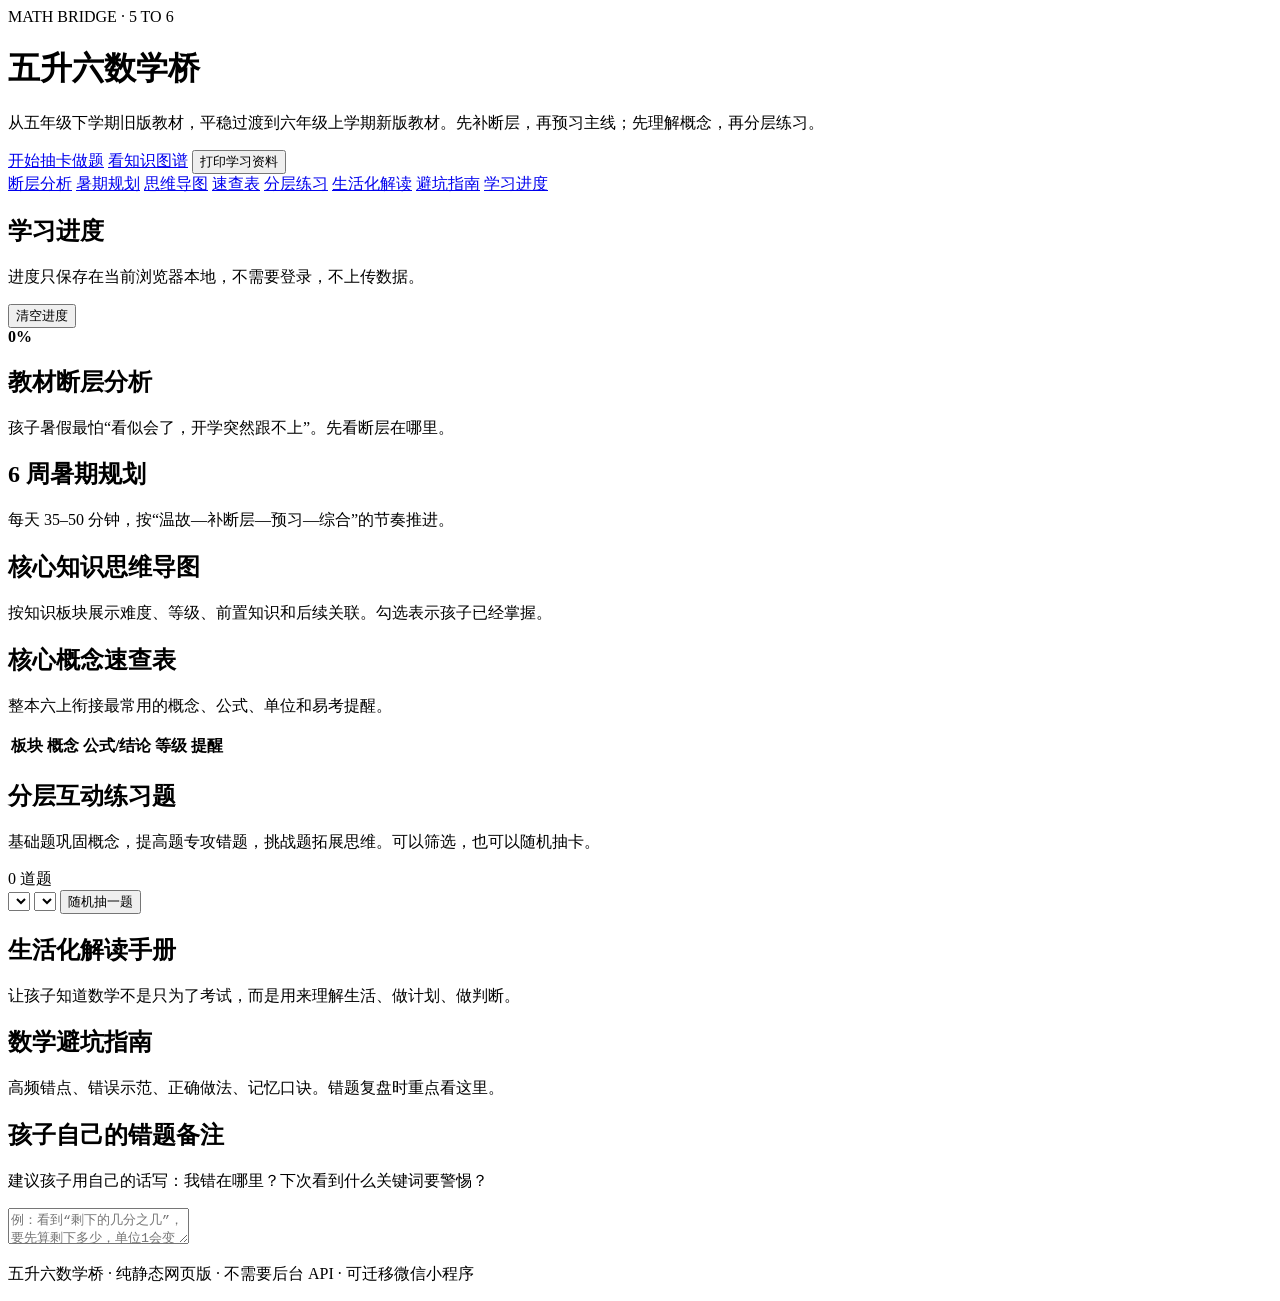
==== web/index.html @ 88a93c8d "feat: add static web app page" ====
<!doctype html>
<html lang="zh-CN">
<head>
  <meta charset="utf-8">
  <meta name="viewport" content="width=device-width, initial-scale=1">
  <title>五升六数学桥｜暑期衔接自学工具</title>
  <meta name="description" content="江苏小学数学五升六暑期衔接：知识图谱、公式速查、分层练习、生活化解读、避坑指南。">
  <link rel="stylesheet" href="css/style.css">
</head>
<body>
  <header class="app-header">
    <div class="header-inner">
      <div class="eyebrow">MATH BRIDGE · 5 TO 6</div>
      <h1>五升六数学桥</h1>
      <p class="subtitle">从五年级下学期旧版教材，平稳过渡到六年级上学期新版教材。先补断层，再预习主线；先理解概念，再分层练习。</p>
      <div class="header-actions">
        <a class="btn" href="#practice">开始抽卡做题</a>
        <a class="btn secondary" href="#map">看知识图谱</a>
        <button class="btn secondary" id="printBtn">打印学习资料</button>
      </div>
    </div>
  </header>

  <nav class="top-nav">
    <a href="#bridge">断层分析</a>
    <a href="#plan">暑期规划</a>
    <a href="#map">思维导图</a>
    <a href="#formulas">速查表</a>
    <a href="#practice">分层练习</a>
    <a href="#life">生活化解读</a>
    <a href="#pitfalls">避坑指南</a>
    <a href="#progress">学习进度</a>
  </nav>

  <main>
    <section class="section" id="progress">
      <div class="section-head">
        <div>
          <h2>学习进度</h2>
          <p class="section-desc">进度只保存在当前浏览器本地，不需要登录，不上传数据。</p>
        </div>
        <button class="btn warning" id="resetBtn">清空进度</button>
      </div>
      <div class="card progress-wrap">
        <div class="progress-bar"><span id="progressBar"></span></div>
        <strong id="progressText">0%</strong>
      </div>
      <div class="grid auto" id="dashboard"></div>
    </section>

    <section class="section" id="bridge">
      <h2>教材断层分析</h2>
      <p class="section-desc">孩子暑假最怕“看似会了，开学突然跟不上”。先看断层在哪里。</p>
      <div class="grid three" id="bridgeCards"></div>
    </section>

    <section class="section" id="plan">
      <h2>6 周暑期规划</h2>
      <p class="section-desc">每天 35–50 分钟，按“温故—补断层—预习—综合”的节奏推进。</p>
      <div class="timeline" id="weeklyPlan"></div>
    </section>

    <section class="section" id="map">
      <h2>核心知识思维导图</h2>
      <p class="section-desc">按知识板块展示难度、等级、前置知识和后续关联。勾选表示孩子已经掌握。</p>
      <div class="map-grid" id="knowledgeMap"></div>
    </section>

    <section class="section" id="formulas">
      <h2>核心概念速查表</h2>
      <p class="section-desc">整本六上衔接最常用的概念、公式、单位和易考提醒。</p>
      <div class="table-wrap">
        <table>
          <thead><tr><th>板块</th><th>概念</th><th>公式/结论</th><th>等级</th><th>提醒</th></tr></thead>
          <tbody id="formulaBody"></tbody>
        </table>
      </div>
    </section>

    <section class="section" id="practice">
      <div class="section-head">
        <div>
          <h2>分层互动练习题</h2>
          <p class="section-desc">基础题巩固概念，提高题专攻错题，挑战题拓展思维。可以筛选，也可以随机抽卡。</p>
        </div>
        <span class="badge" id="exerciseCount">0 道题</span>
      </div>
      <div class="filters">
        <select id="moduleFilter" aria-label="选择知识板块"></select>
        <select id="difficultyFilter" aria-label="选择难度"></select>
        <button class="btn" id="randomBtn">随机抽一题</button>
      </div>
      <div class="grid two" id="exerciseList"></div>
    </section>

    <section class="section" id="life">
      <h2>生活化解读手册</h2>
      <p class="section-desc">让孩子知道数学不是只为了考试，而是用来理解生活、做计划、做判断。</p>
      <div class="grid two" id="lifeCases"></div>
    </section>

    <section class="section" id="pitfalls">
      <h2>数学避坑指南</h2>
      <p class="section-desc">高频错点、错误示范、正确做法、记忆口诀。错题复盘时重点看这里。</p>
      <div class="grid two" id="pitfalls"></div>
    </section>

    <section class="section" id="notes-section">
      <h2>孩子自己的错题备注</h2>
      <p class="section-desc">建议孩子用自己的话写：我错在哪里？下次看到什么关键词要警惕？</p>
      <textarea class="notes-area" id="notes" placeholder="例：看到“剩下的几分之几”，要先算剩下多少，单位1会变化……"></textarea>
    </section>
  </main>

  <footer class="footer"><p>五升六数学桥 · 纯静态网页版 · 不需要后台 API · 可迁移微信小程序</p></footer>

  <script src="js/data.js"></script>
  <script src="js/storage.js"></script>
  <script src="js/app.js"></script>
</body>
</html>
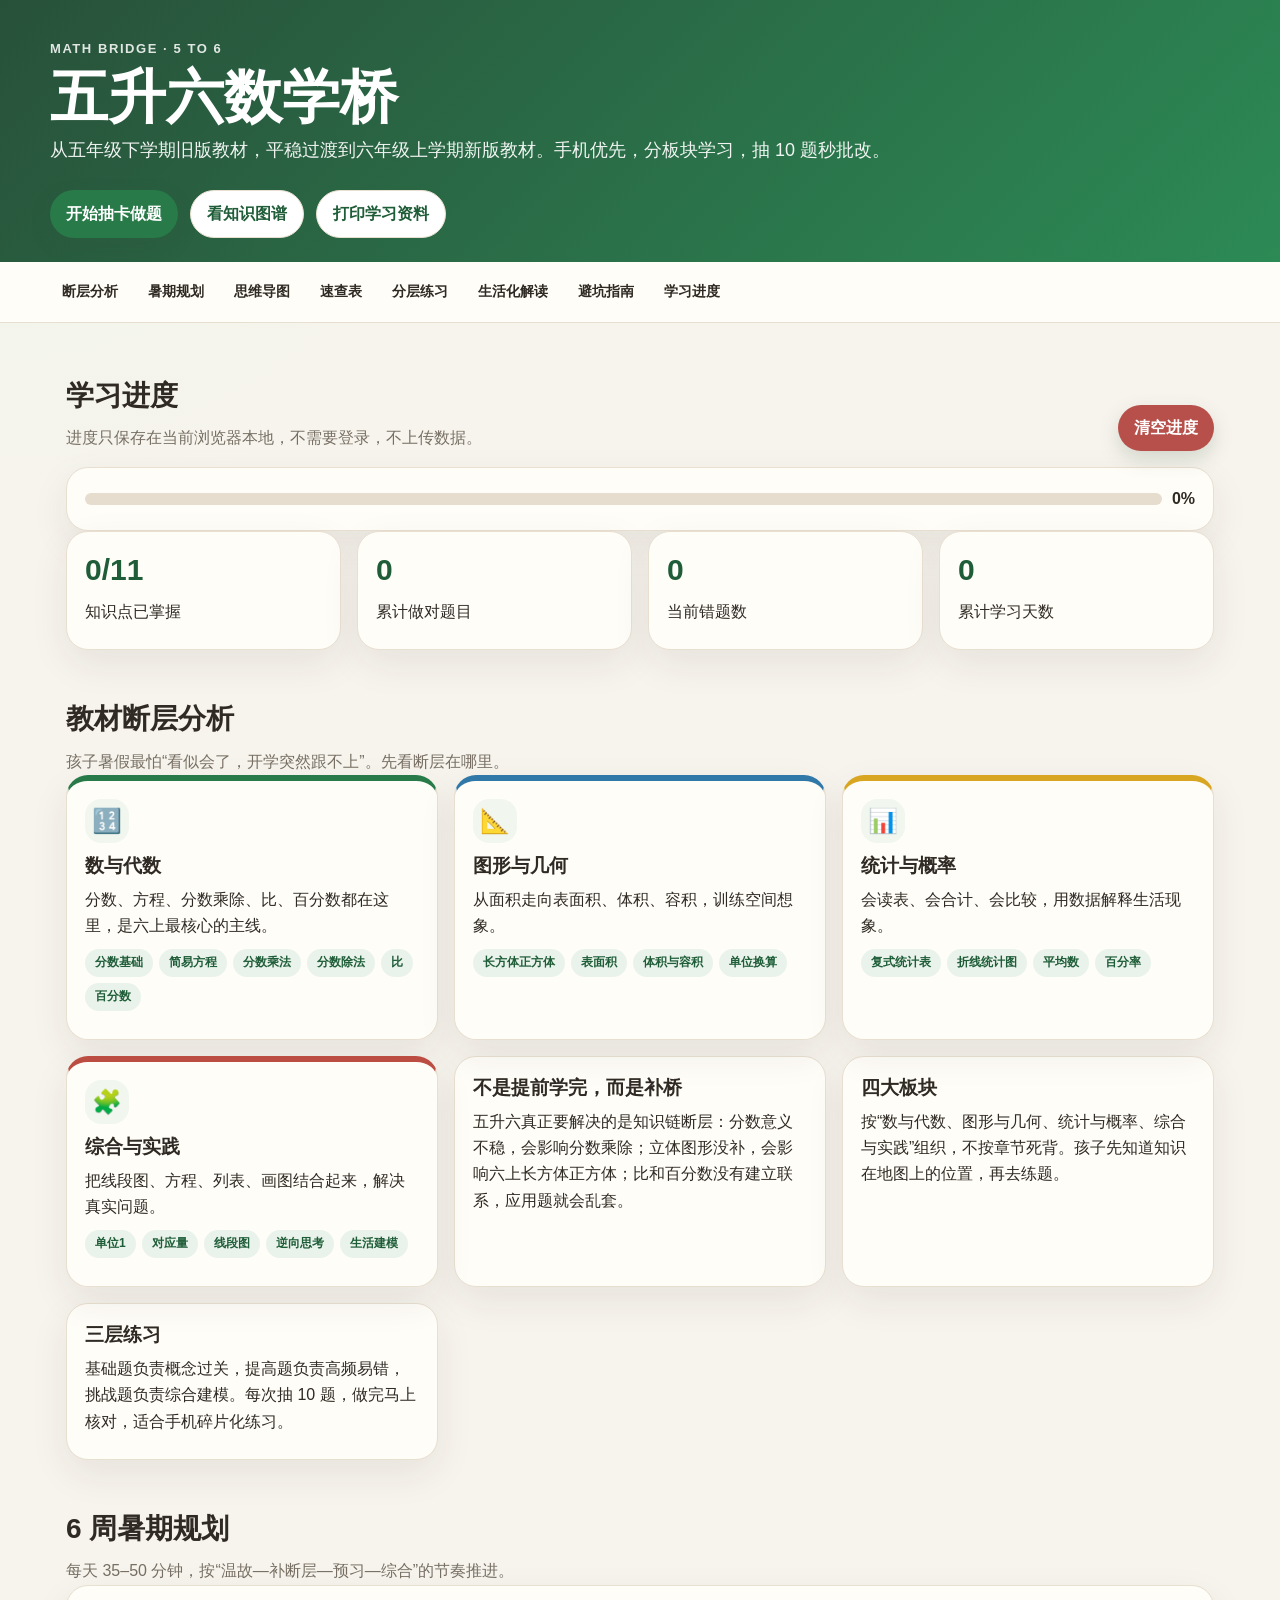
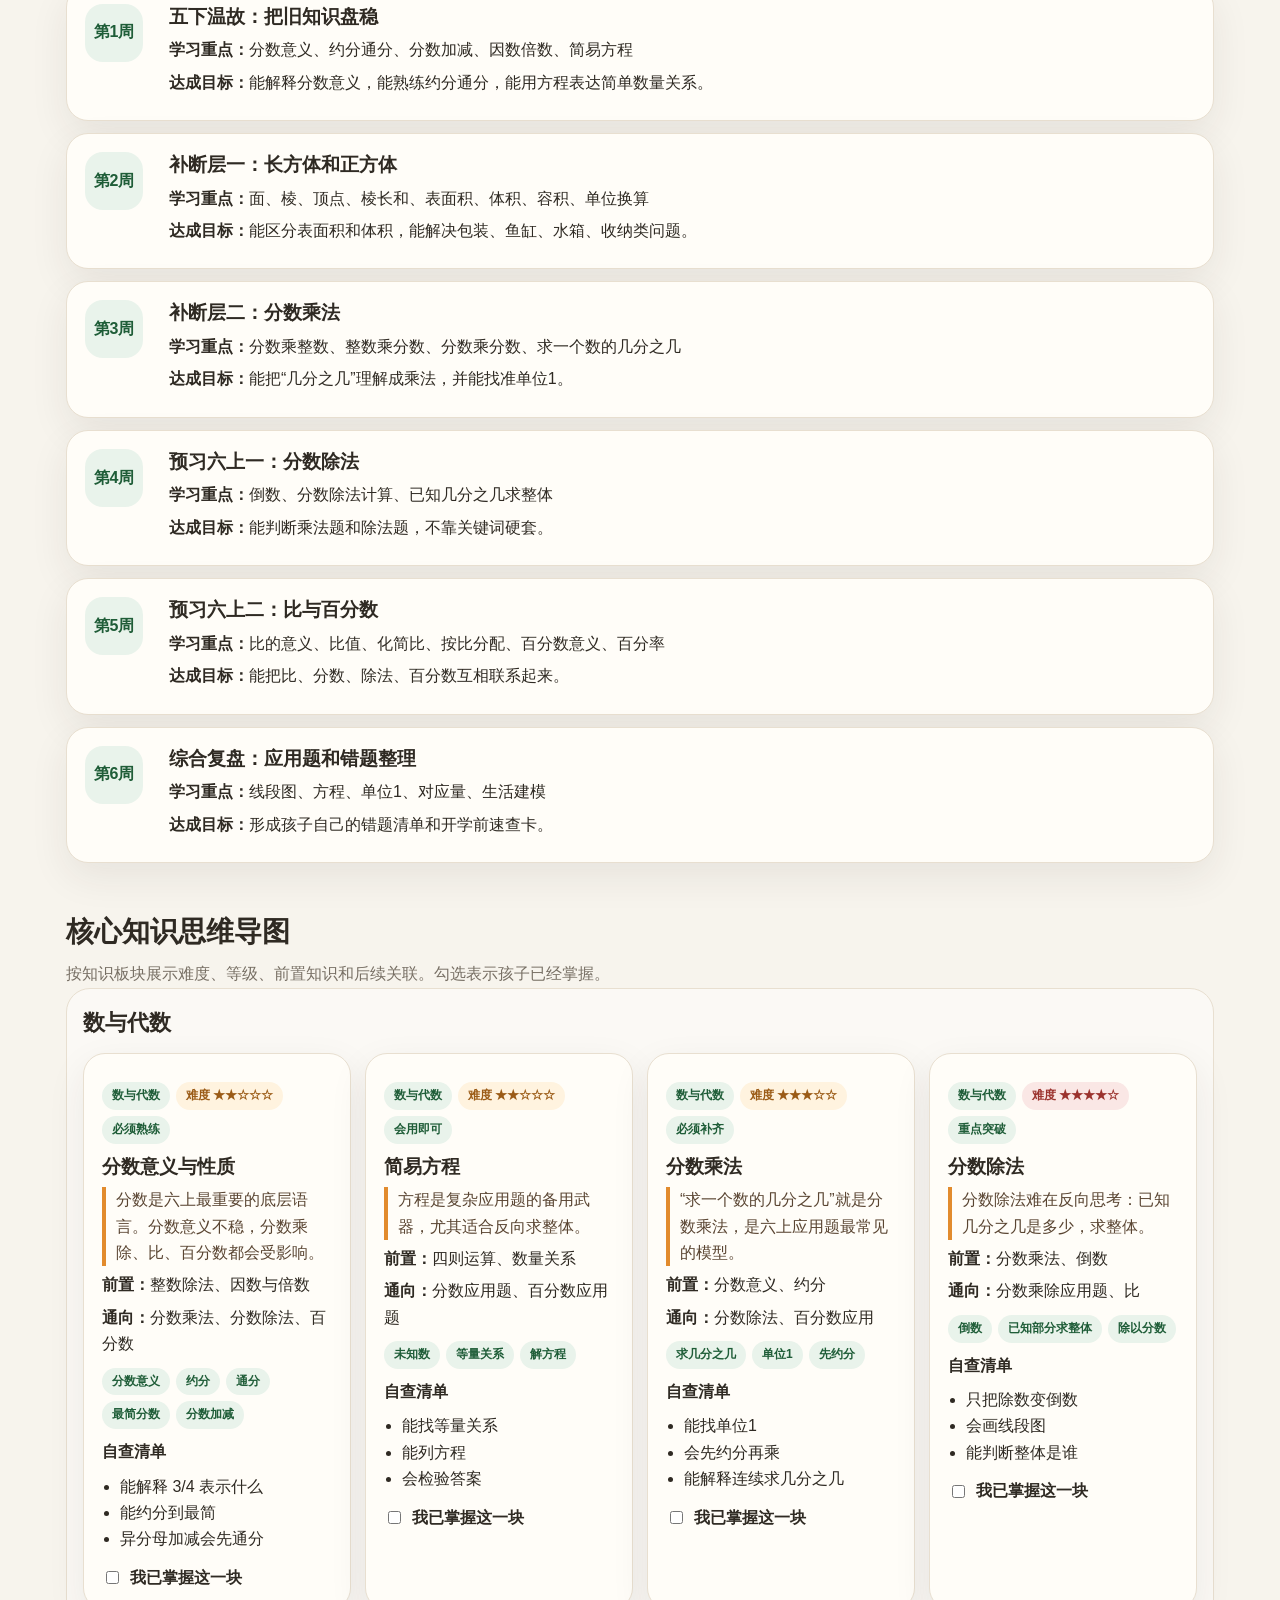
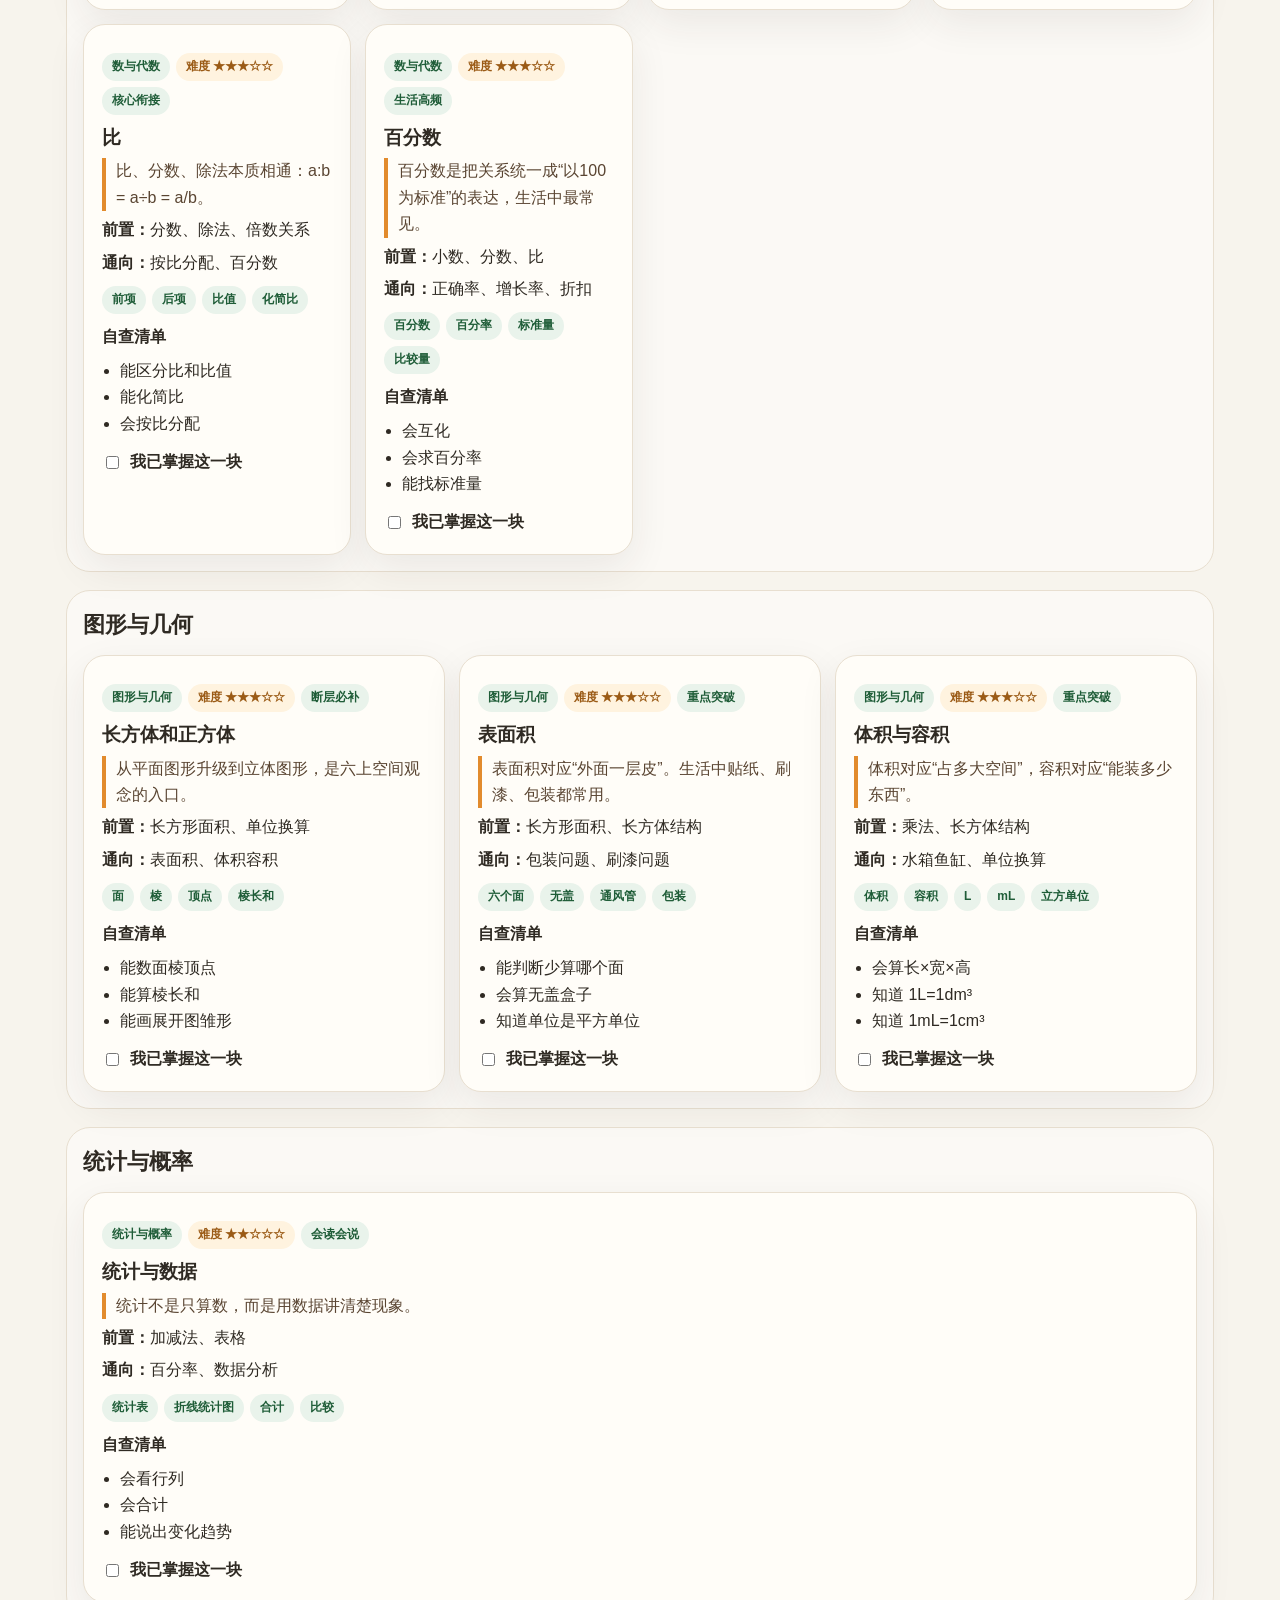
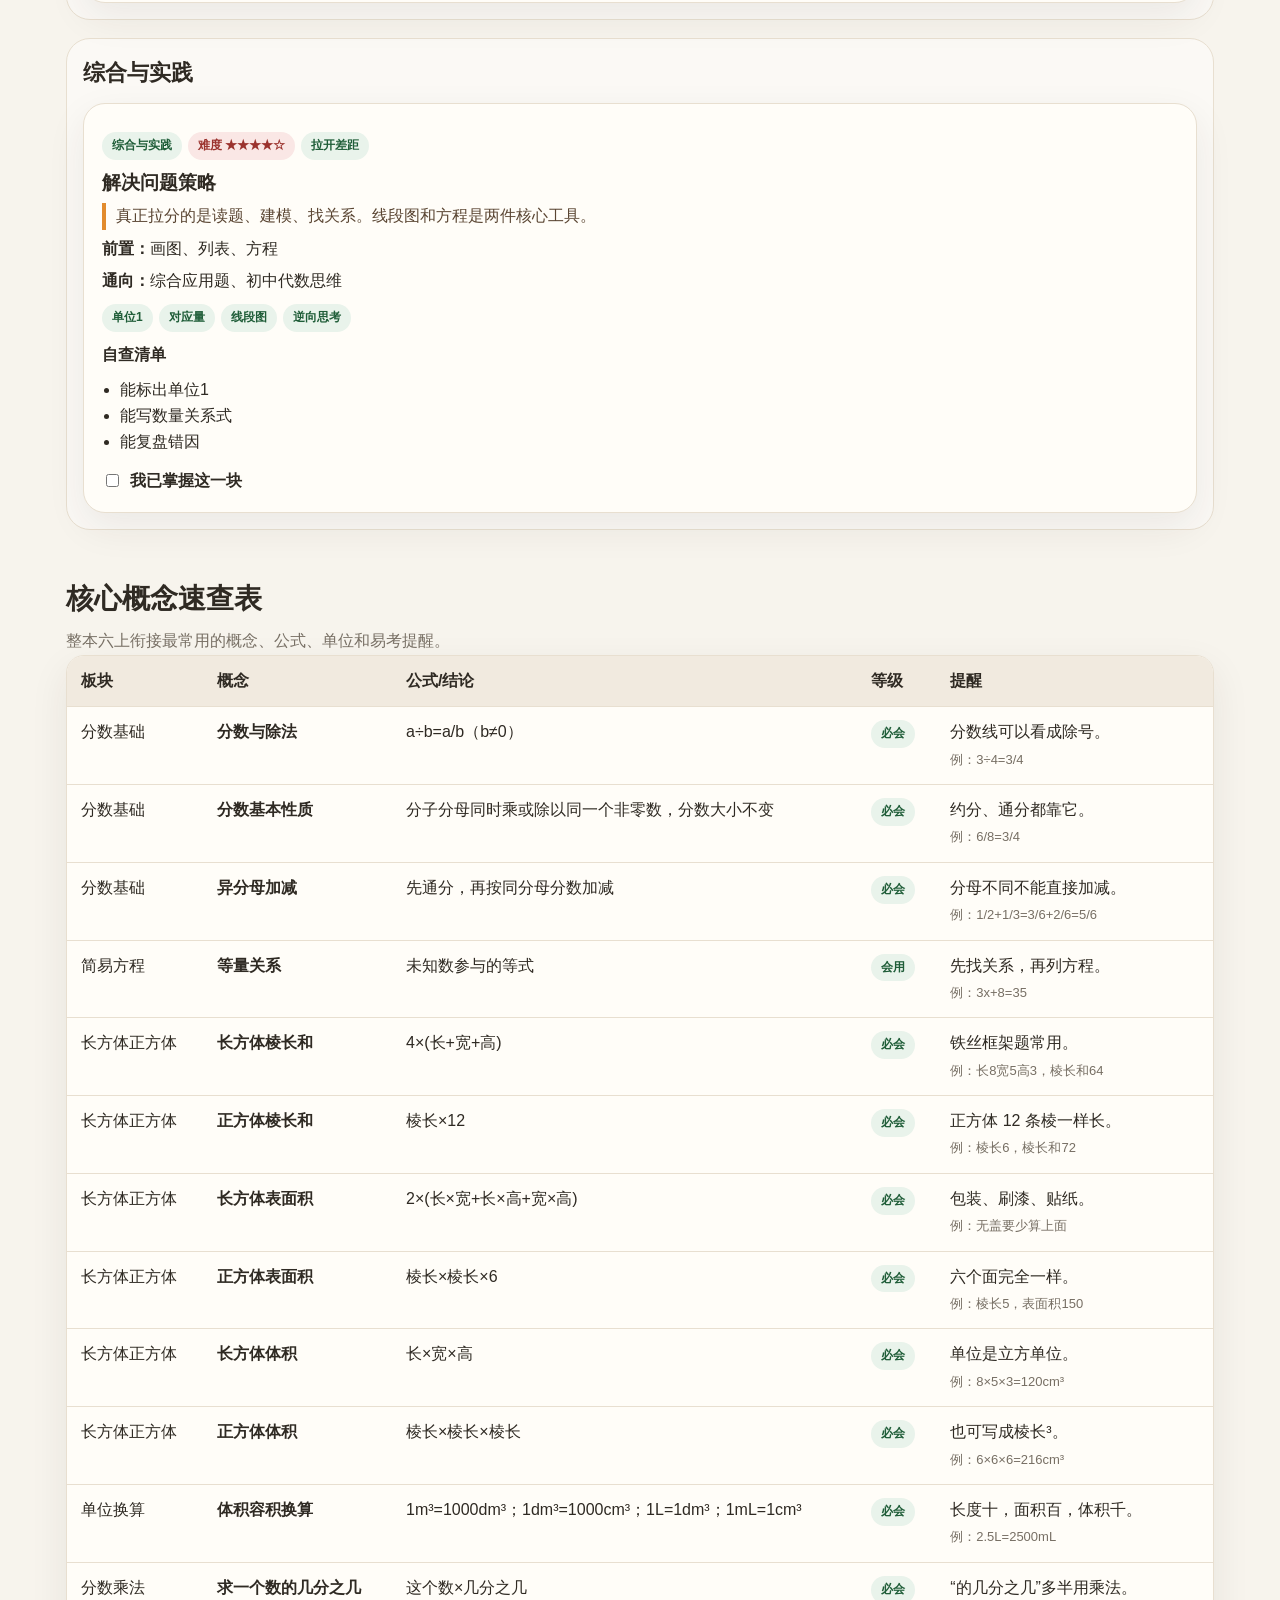
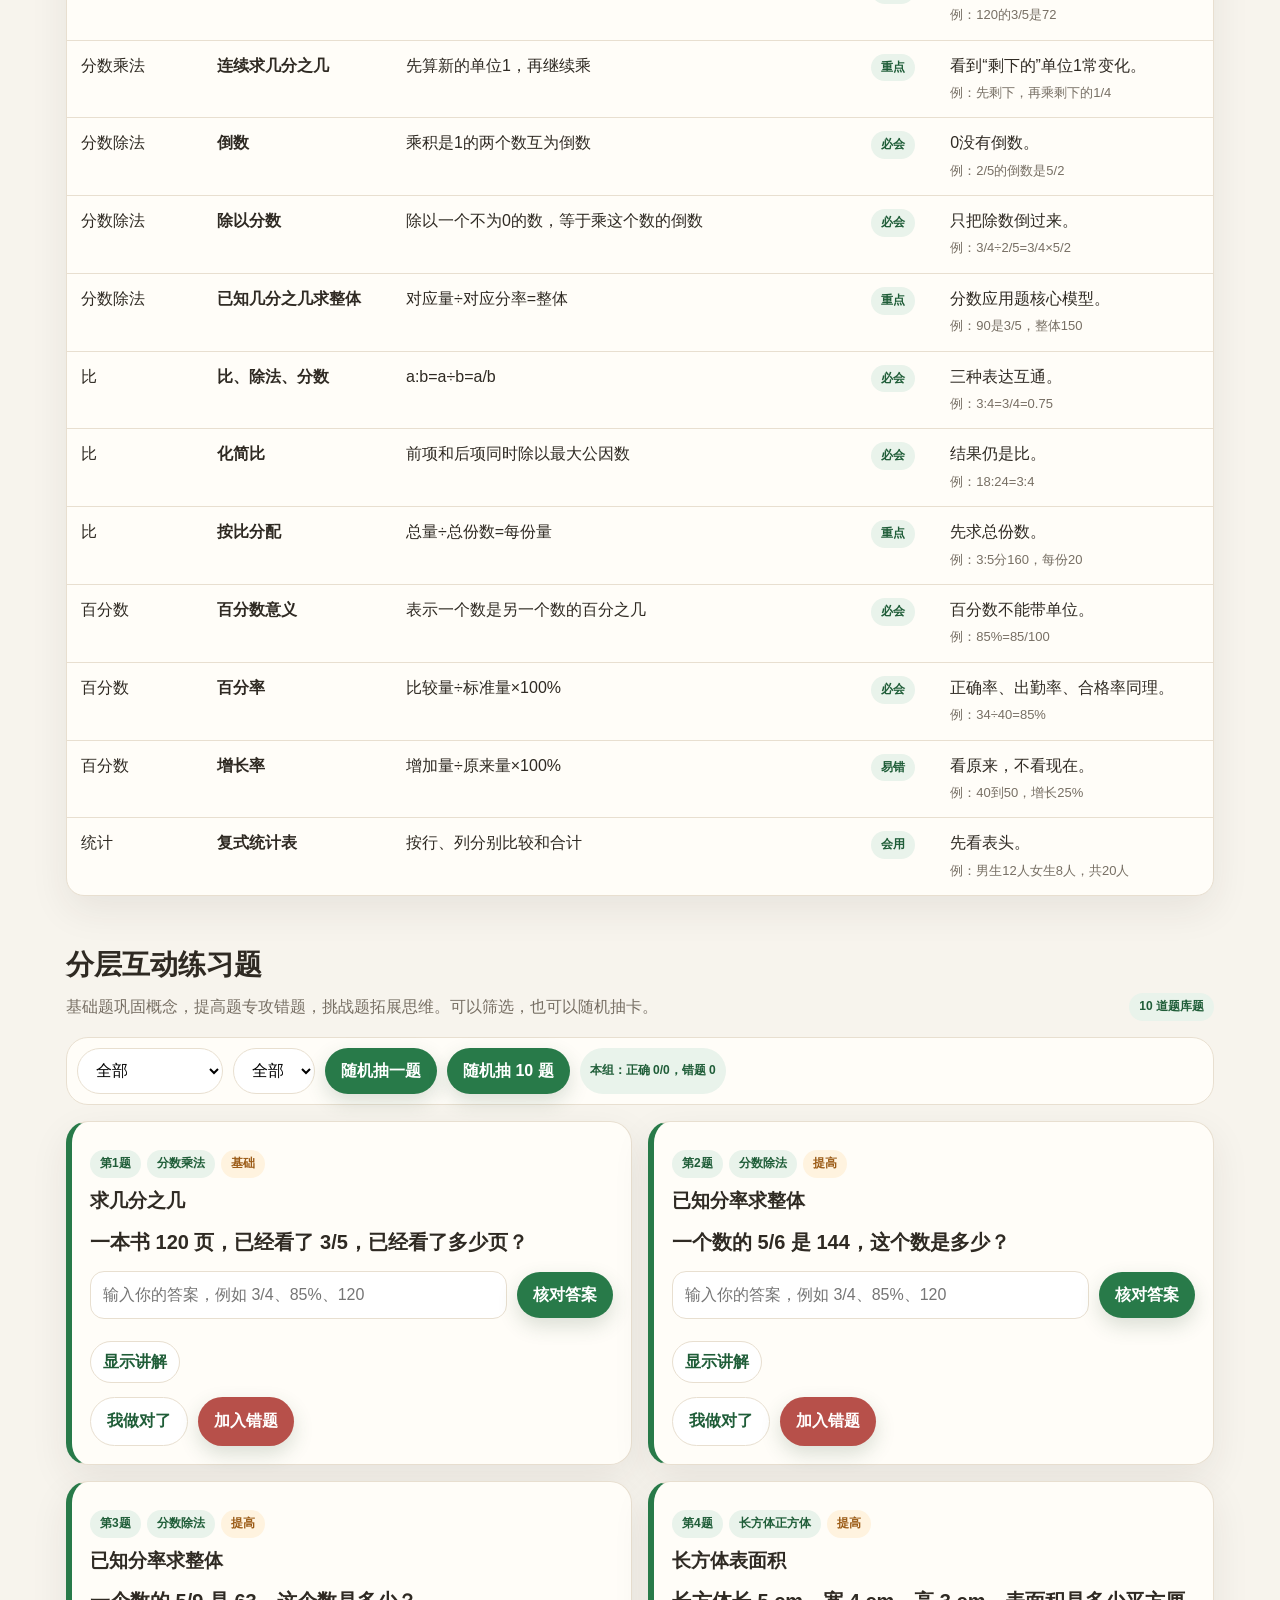
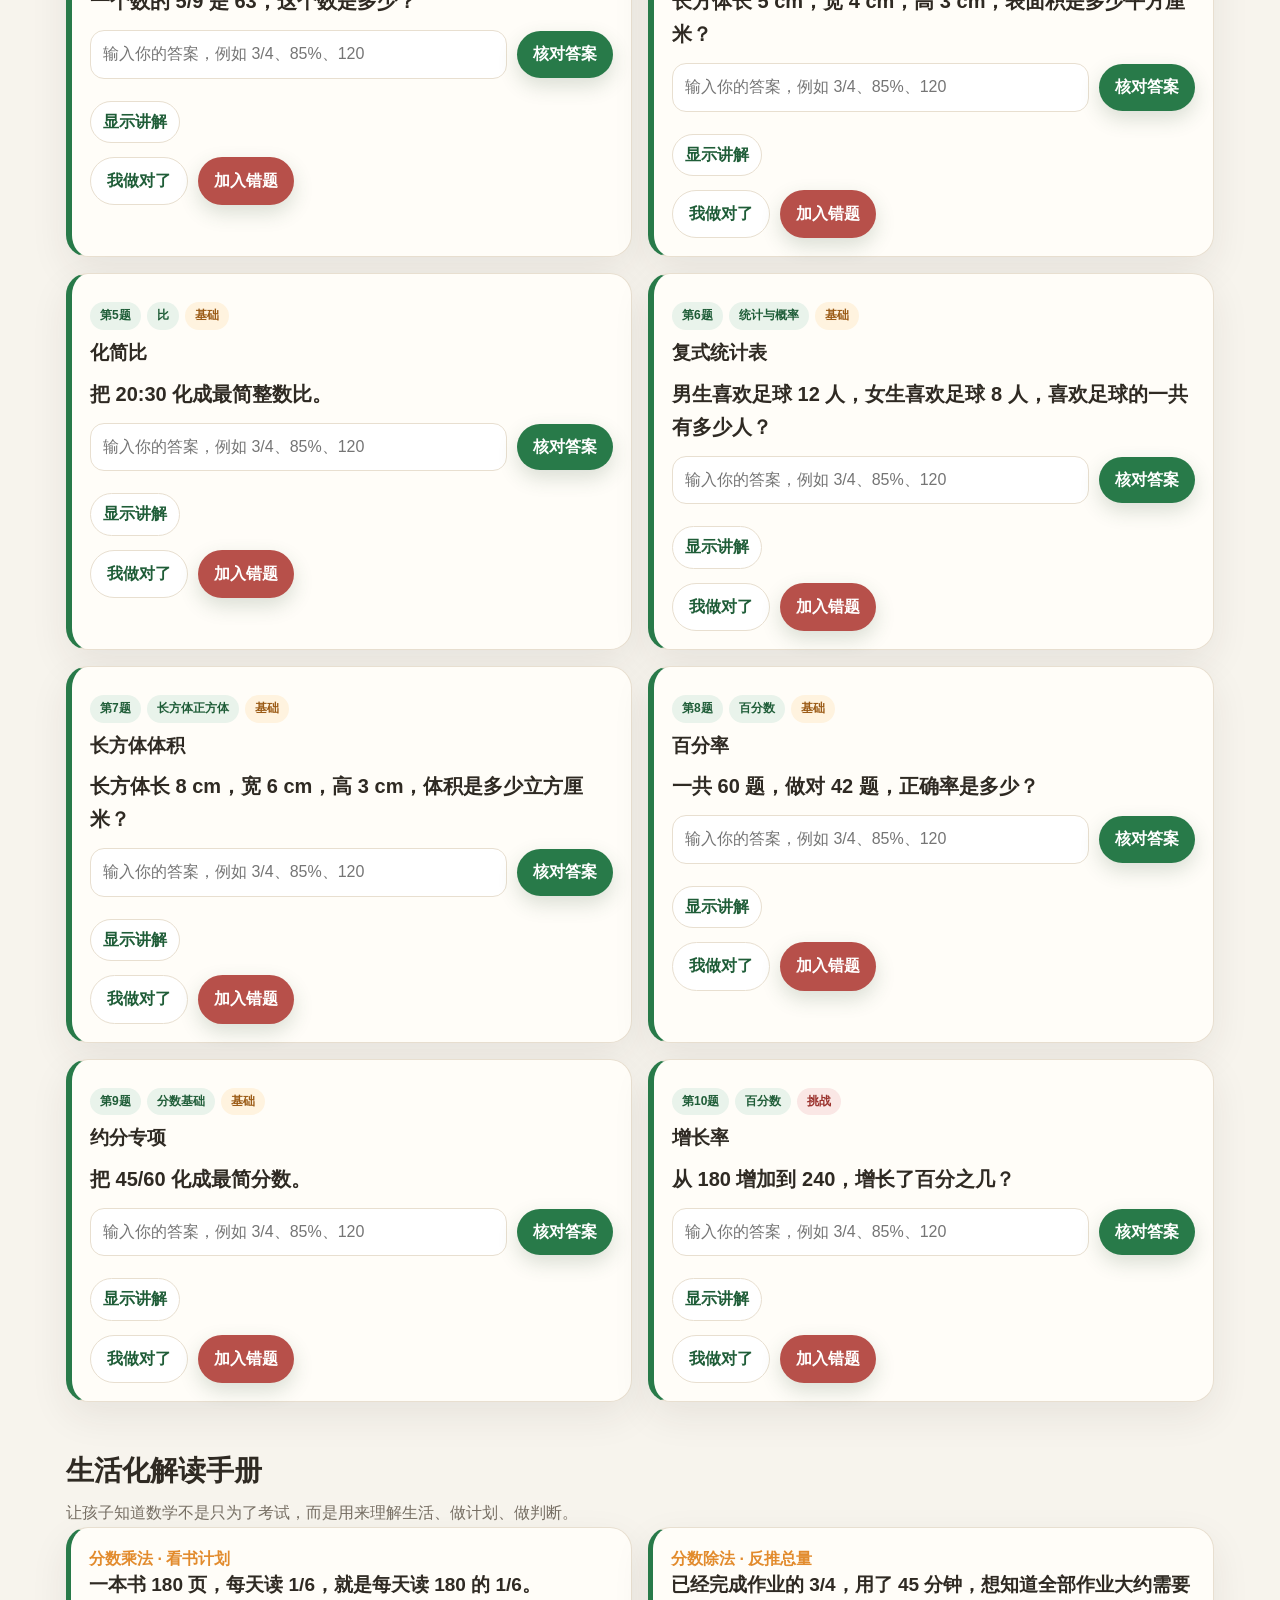
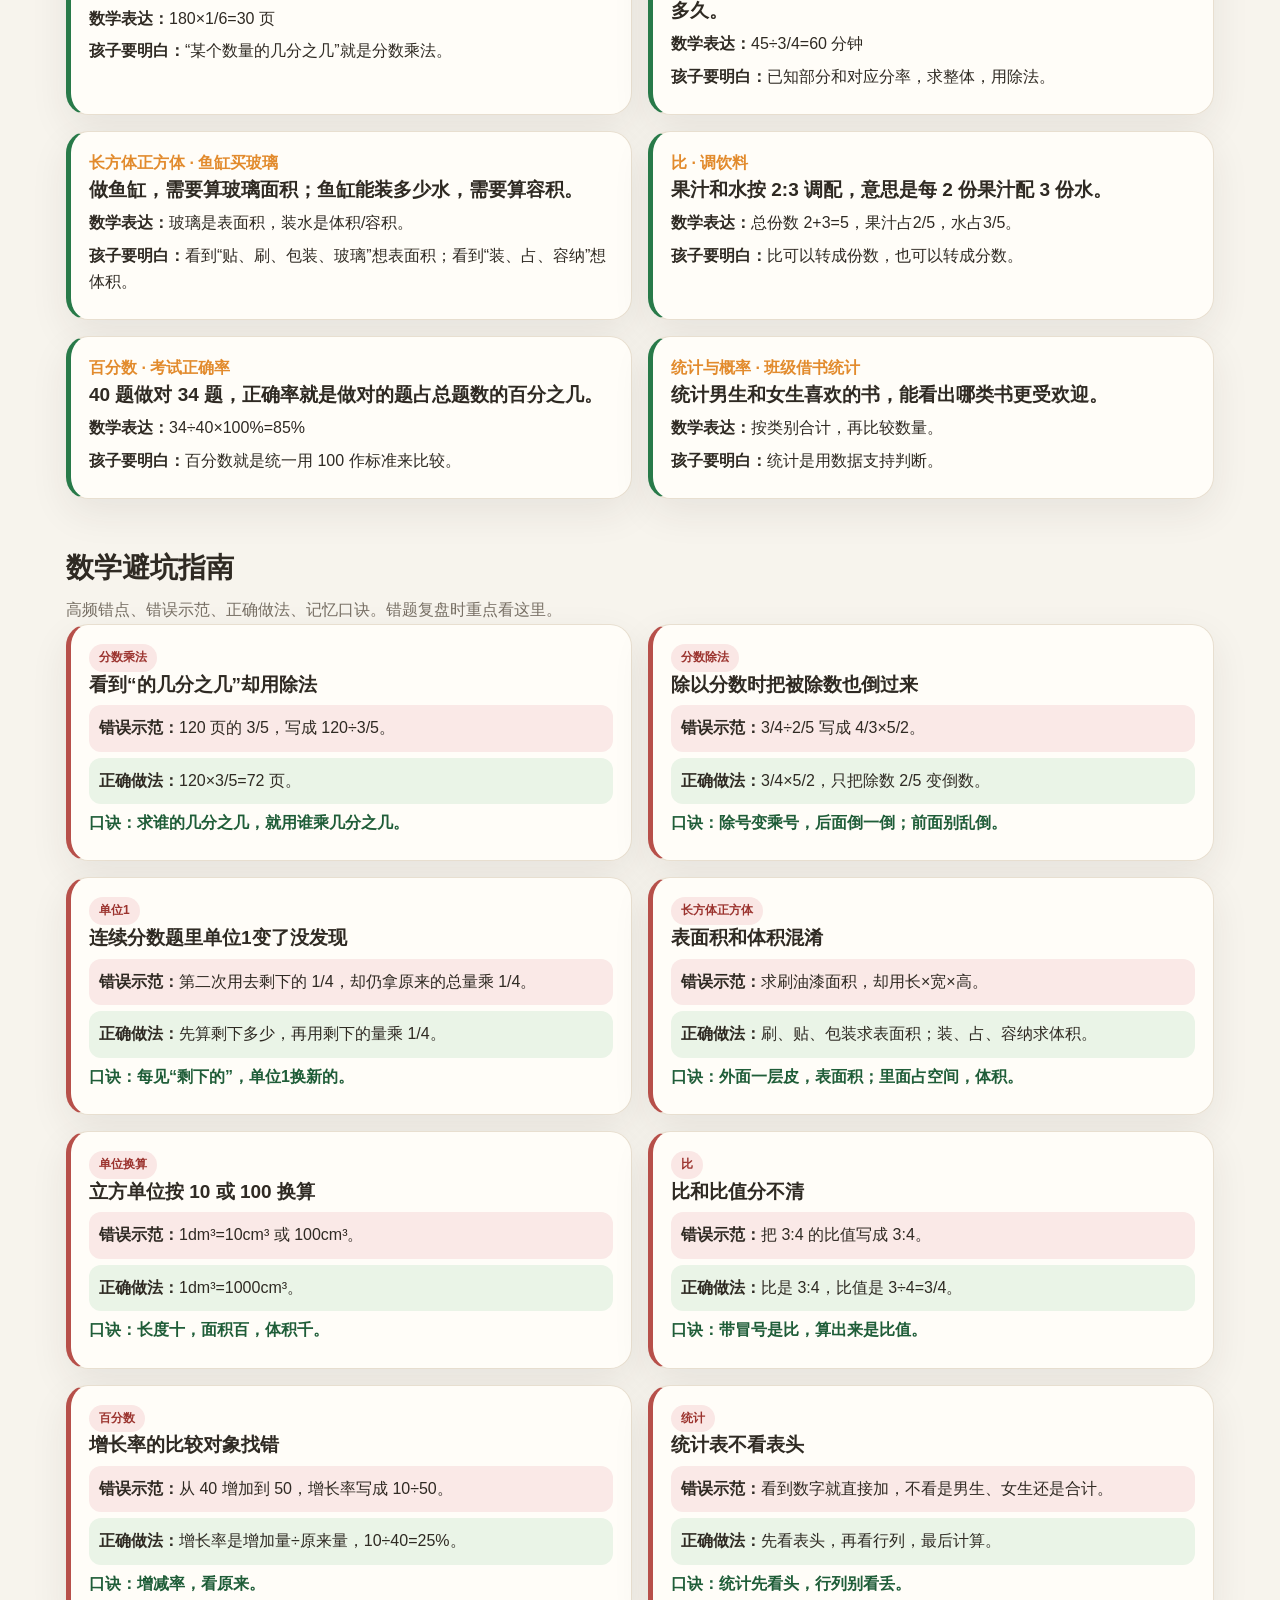
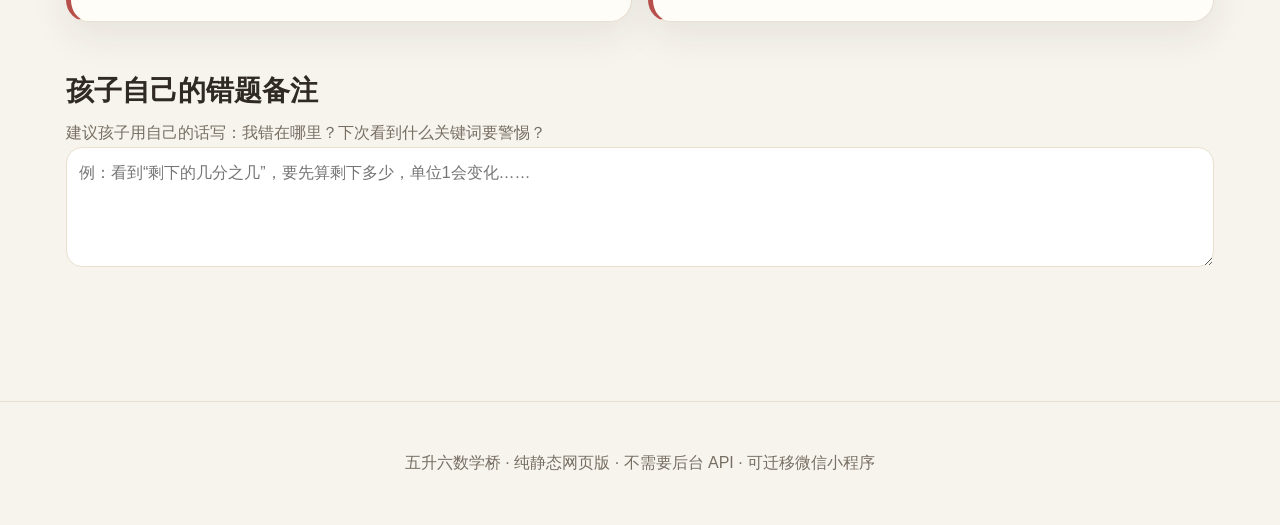
==== commit 49e62cd4: "chore: bump web asset version" ====
--- a/web/index.html
+++ b/web/index.html
@@ -5,14 +5,14 @@
   <meta name="viewport" content="width=device-width, initial-scale=1">
   <title>五升六数学桥｜暑期衔接自学工具</title>
   <meta name="description" content="江苏小学数学五升六暑期衔接：知识图谱、公式速查、分层练习、生活化解读、避坑指南。">
-  <link rel="stylesheet" href="css/style.css">
+  <link rel="stylesheet" href="css/style.css?v=0.2.0">
 </head>
 <body>
   <header class="app-header">
     <div class="header-inner">
       <div class="eyebrow">MATH BRIDGE · 5 TO 6</div>
       <h1>五升六数学桥</h1>
-      <p class="subtitle">从五年级下学期旧版教材，平稳过渡到六年级上学期新版教材。先补断层，再预习主线；先理解概念，再分层练习。</p>
+      <p class="subtitle">从五年级下学期旧版教材，平稳过渡到六年级上学期新版教材。手机优先，分板块学习，抽 10 题秒批改。</p>
       <div class="header-actions">
         <a class="btn" href="#practice">开始抽卡做题</a>
         <a class="btn secondary" href="#map">看知识图谱</a>
@@ -102,7 +102,7 @@
     <section class="section" id="pitfalls">
       <h2>数学避坑指南</h2>
       <p class="section-desc">高频错点、错误示范、正确做法、记忆口诀。错题复盘时重点看这里。</p>
-      <div class="grid two" id="pitfalls"></div>
+      <div class="grid two" id="pitfallList"></div>
     </section>
 
     <section class="section" id="notes-section">
@@ -114,8 +114,8 @@
 
   <footer class="footer"><p>五升六数学桥 · 纯静态网页版 · 不需要后台 API · 可迁移微信小程序</p></footer>
 
-  <script src="js/data.js"></script>
-  <script src="js/storage.js"></script>
-  <script src="js/app.js"></script>
+  <script src="js/data.js?v=0.2.0"></script>
+  <script src="js/storage.js?v=0.2.0"></script>
+  <script src="js/app.js?v=0.2.0"></script>
 </body>
 </html>
--- a/web/css/style.css
+++ b/web/css/style.css
@@ -0,0 +1,5 @@
+:root{--bg:#f7f4ed;--card:#fffdf8;--ink:#2f2a23;--muted:#776f64;--line:#e8dfd0;--primary:#287a49;--primary-dark:#1f5d38;--accent:#e28b2d;--blue:#2f78a8;--yellow:#d9a622;--red:#bc4d42;--soft:#e9f3eb;--danger:#b7504a;--shadow:0 14px 38px rgba(48,42,32,.08)}
+*{box-sizing:border-box}html{scroll-behavior:smooth}body{margin:0;font-family:-apple-system,BlinkMacSystemFont,'Segoe UI','PingFang SC','Microsoft YaHei',sans-serif;background:radial-gradient(circle at top left,#eef6ea 0,transparent 34rem),var(--bg);color:var(--ink);line-height:1.65}a{color:var(--primary-dark)}button,select,textarea,input{font:inherit}.app-header{padding:38px 18px 24px;background:linear-gradient(135deg,#28513a,#2c8a55);color:white}.header-inner{max-width:1180px;margin:0 auto}.eyebrow{opacity:.86;font-weight:800;letter-spacing:.12em;font-size:13px}.app-header h1{margin:8px 0;font-size:clamp(34px,6vw,58px);line-height:1.05}.subtitle{max-width:850px;margin:0;font-size:18px;opacity:.93}.header-actions{display:flex;flex-wrap:wrap;gap:12px;margin-top:24px}.top-nav{position:sticky;top:0;z-index:50;display:flex;gap:6px;overflow-x:auto;padding:10px max(12px,calc((100vw - 1180px)/2));border-bottom:1px solid var(--line);background:rgba(255,253,248,.94);backdrop-filter:blur(12px)}.top-nav a{white-space:nowrap;padding:8px 12px;border-radius:999px;color:var(--ink);text-decoration:none;font-weight:800;font-size:14px}.top-nav a:hover{background:var(--soft)}main{max-width:1180px;margin:0 auto;padding:22px 16px 80px}.section{margin:28px 0 46px;scroll-margin-top:70px}.section-head{display:flex;justify-content:space-between;align-items:end;gap:18px;margin-bottom:16px}.section h2{margin:0;font-size:28px}.section-desc{margin:6px 0 0;color:var(--muted)}.grid{display:grid;gap:16px}.grid.two{grid-template-columns:repeat(2,minmax(0,1fr))}.grid.three{grid-template-columns:repeat(3,minmax(0,1fr))}.grid.auto{grid-template-columns:repeat(auto-fit,minmax(210px,1fr))}.card{background:var(--card);border:1px solid var(--line);border-radius:22px;padding:18px;box-shadow:var(--shadow)}.card h3{margin:0 0 8px;font-size:19px;line-height:1.35}.card p{margin:6px 0}.small{font-size:13px}.muted{color:var(--muted)}.btn{border:0;border-radius:999px;padding:10px 16px;background:var(--primary);color:white;cursor:pointer;font-weight:900;box-shadow:0 8px 20px rgba(49,84,58,.18);text-decoration:none;display:inline-flex;align-items:center;justify-content:center;min-height:42px}.btn.secondary{background:#fff;color:var(--primary-dark);border:1px solid var(--line);box-shadow:none}.btn.warning{background:var(--danger)}.btn.compact{min-height:34px;padding:7px 12px;margin-top:10px}.badge{display:inline-flex;align-items:center;gap:4px;padding:4px 10px;border-radius:999px;background:var(--soft);color:var(--primary-dark);font-size:12px;font-weight:900}.badge.difficulty{background:#fff3df;color:#9b5b16}.badge.hard{background:#fae7e5;color:#9b332e}.score-badge{min-height:42px}.progress-wrap{display:grid;grid-template-columns:1fr auto;gap:10px;align-items:center}.progress-bar{height:12px;border-radius:999px;background:#e7ddce;overflow:hidden}.progress-bar span{display:block;height:100%;background:linear-gradient(90deg,var(--primary),var(--accent));width:0;transition:width .25s}.stat-card h3{font-size:30px;color:var(--primary-dark)}.timeline{display:grid;gap:12px}.week-card{display:grid;grid-template-columns:70px 1fr;gap:14px;align-items:start}.week-num{width:58px;height:58px;border-radius:18px;display:grid;place-items:center;background:var(--soft);color:var(--primary-dark);font-weight:900}.block-card{position:relative;overflow:hidden;border-top:6px solid var(--primary)}.block-card.blue{border-top-color:var(--blue)}.block-card.yellow{border-top-color:var(--yellow)}.block-card.red{border-top-color:var(--red)}.block-icon{width:44px;height:44px;border-radius:16px;display:grid;place-items:center;background:#f1f7ef;font-size:24px;margin-bottom:10px}.map-grid{display:grid;gap:18px}.map-group{background:rgba(255,255,255,.42);border:1px solid var(--line);border-radius:24px;padding:16px}.map-group>h3{margin:0 0 12px;font-size:22px}.map-group-grid{display:grid;grid-template-columns:repeat(auto-fit,minmax(240px,1fr));gap:14px}.knowledge-card{position:relative;overflow:hidden}.card-tags{display:flex;flex-wrap:wrap;gap:6px;margin:10px 0}.checklist{padding-left:18px;margin:8px 0 12px}.connection{border-left:4px solid var(--accent);padding-left:10px;color:#5a4532}.done-check{display:flex;gap:8px;align-items:center;margin-top:12px;font-weight:800}.table-wrap{overflow-x:auto;border:1px solid var(--line);border-radius:18px;background:var(--card);box-shadow:var(--shadow)}table{width:100%;border-collapse:collapse;min-width:820px}th,td{padding:12px 14px;border-bottom:1px solid var(--line);text-align:left;vertical-align:top}th{background:#f1eadf;font-weight:900}tr:last-child td{border-bottom:0}.filters{position:sticky;top:48px;z-index:20;display:flex;flex-wrap:wrap;gap:10px;margin-bottom:16px;padding:10px;border:1px solid var(--line);border-radius:22px;background:rgba(255,253,248,.96);backdrop-filter:blur(12px)}.filters select{border:1px solid var(--line);border-radius:999px;padding:10px 14px;background:white;min-height:42px}.exercise-card{border-left:6px solid var(--primary)}.exercise-card .question{font-size:20px;font-weight:900;margin:12px 0}.answer-row{display:grid;grid-template-columns:1fr auto;gap:10px;align-items:center;margin:12px 0}.answer-input{width:100%;min-height:44px;border:1px solid var(--line);border-radius:14px;padding:10px 12px;background:white}.feedback{display:none;margin:10px 0;padding:10px 12px;border-radius:14px;font-weight:900}.feedback.ok{display:block;background:#e7f5e7;color:var(--primary-dark)}.feedback.bad{display:block;background:#fae7e5;color:#8c2b25}.answer-box{display:none;margin-top:12px;padding:14px;background:#f5efe4;border-radius:16px}.answer-box.show{display:block}.exercise-actions{display:flex;flex-wrap:wrap;gap:10px;margin-top:14px}.life-card{border-left:5px solid var(--primary)}.life-card .scene{color:var(--accent);font-weight:900}.pitfall-card{border-left:5px solid var(--danger)}.wrong{background:#fae9e7;padding:10px;border-radius:12px}.correct{background:#eaf4e7;padding:10px;border-radius:12px}.tip{font-weight:900;color:var(--primary-dark)}.notes-area{width:100%;min-height:120px;border:1px solid var(--line);border-radius:16px;padding:12px;background:white}.footer{padding:32px 16px;color:var(--muted);text-align:center;border-top:1px solid var(--line)}
+@media(max-width:860px){.grid.two,.grid.three{grid-template-columns:1fr}.section-head{display:block}.app-header{padding:28px 16px 20px}.app-header h1{font-size:34px}.subtitle{font-size:15px}main{padding:14px 12px 82px}.section{margin:22px 0 34px}.section h2{font-size:24px}.card{border-radius:20px;padding:16px}.week-card{grid-template-columns:52px 1fr}.week-num{width:46px;height:46px;border-radius:14px;font-size:13px}.top-nav{bottom:0;top:auto;position:fixed;width:100%;padding:8px 10px 12px;border-top:1px solid var(--line);border-bottom:0;box-shadow:0 -8px 24px rgba(0,0,0,.08)}.top-nav a{font-size:13px;padding:8px 10px;background:#fff}.filters{top:0;border-radius:18px;margin-left:-2px;margin-right:-2px}.filters select,.filters .btn,.filters .badge{flex:1 1 auto}.answer-row{grid-template-columns:1fr}.answer-row .btn{width:100%}.exercise-card .question{font-size:18px}table{min-width:760px}}
+@media(max-width:420px){.header-actions .btn{width:100%}.progress-wrap{grid-template-columns:1fr}.map-group{padding:12px}.map-group-grid{grid-template-columns:1fr}.card-tags .badge{font-size:11px}}
+@media print{.top-nav,.header-actions,.filters,.exercise-actions,#randomBtn,#resetBtn{display:none!important}body{background:white}.card{box-shadow:none;break-inside:avoid}}
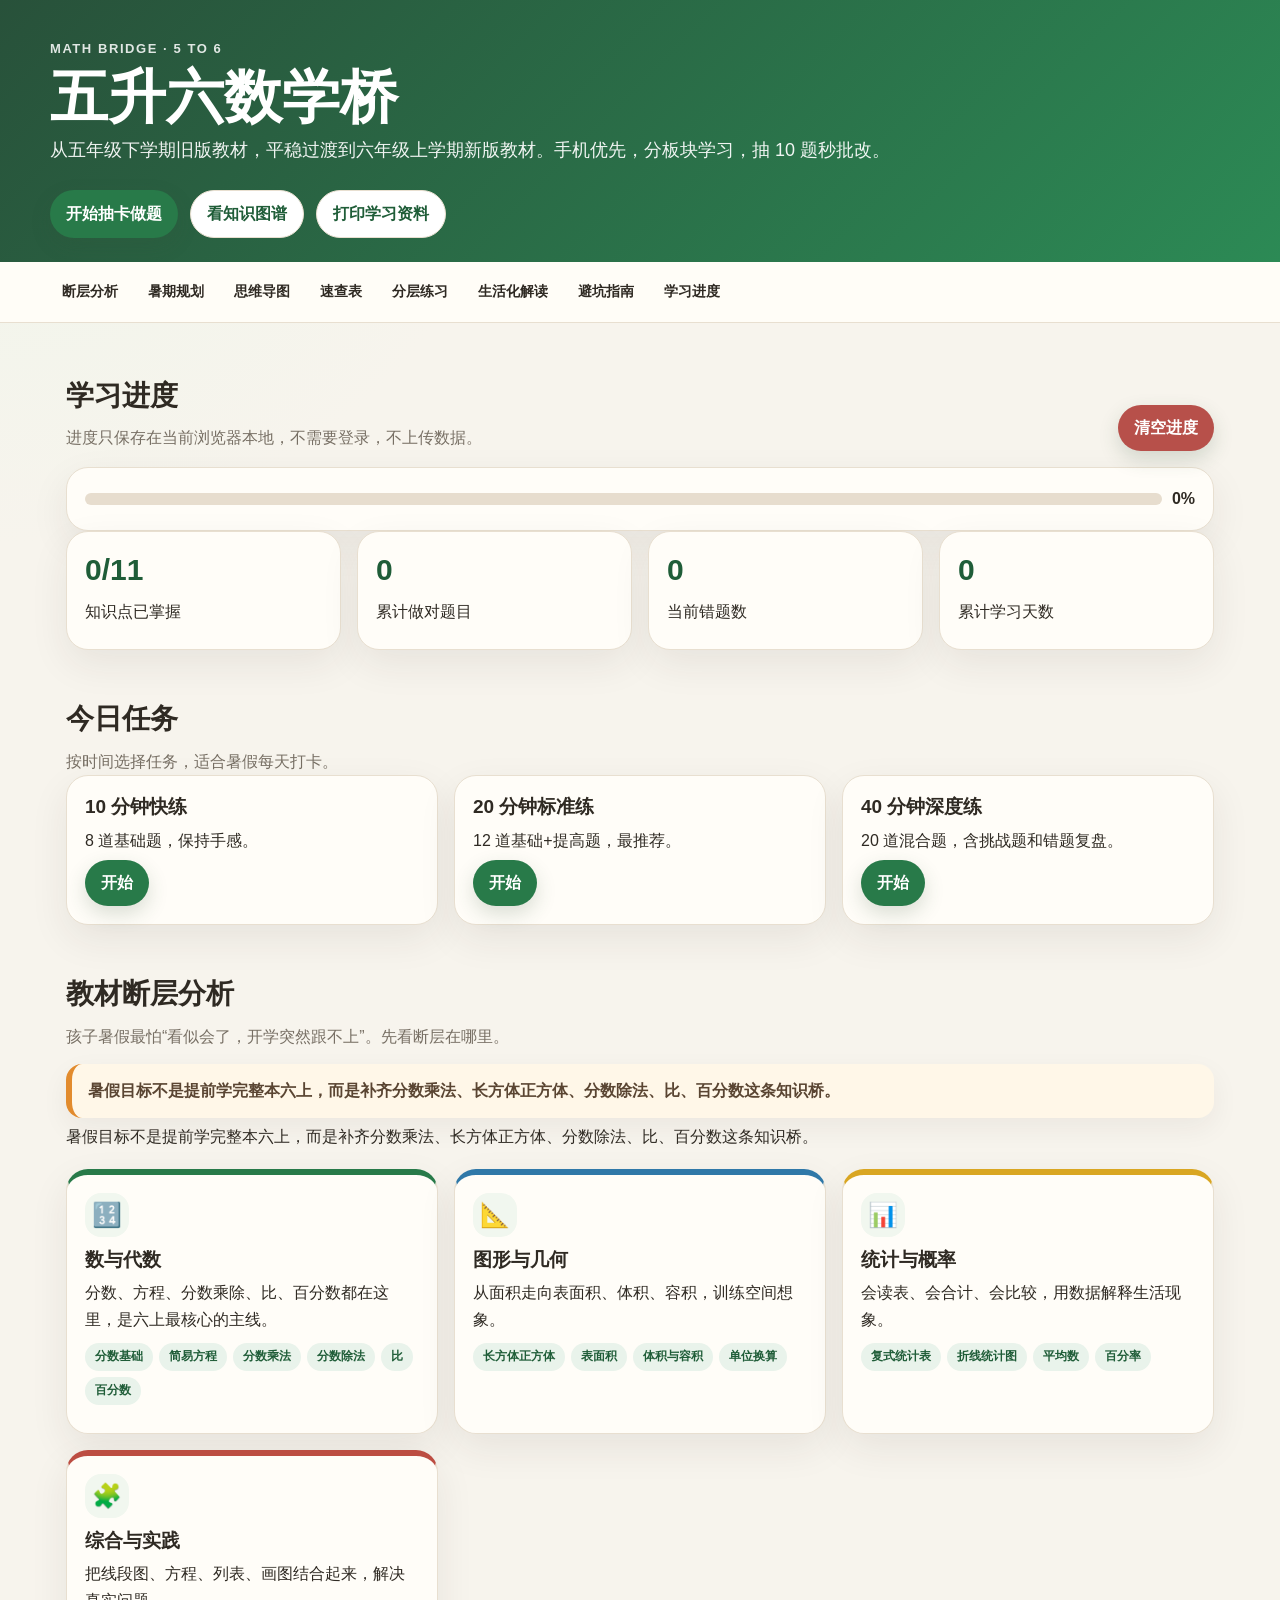
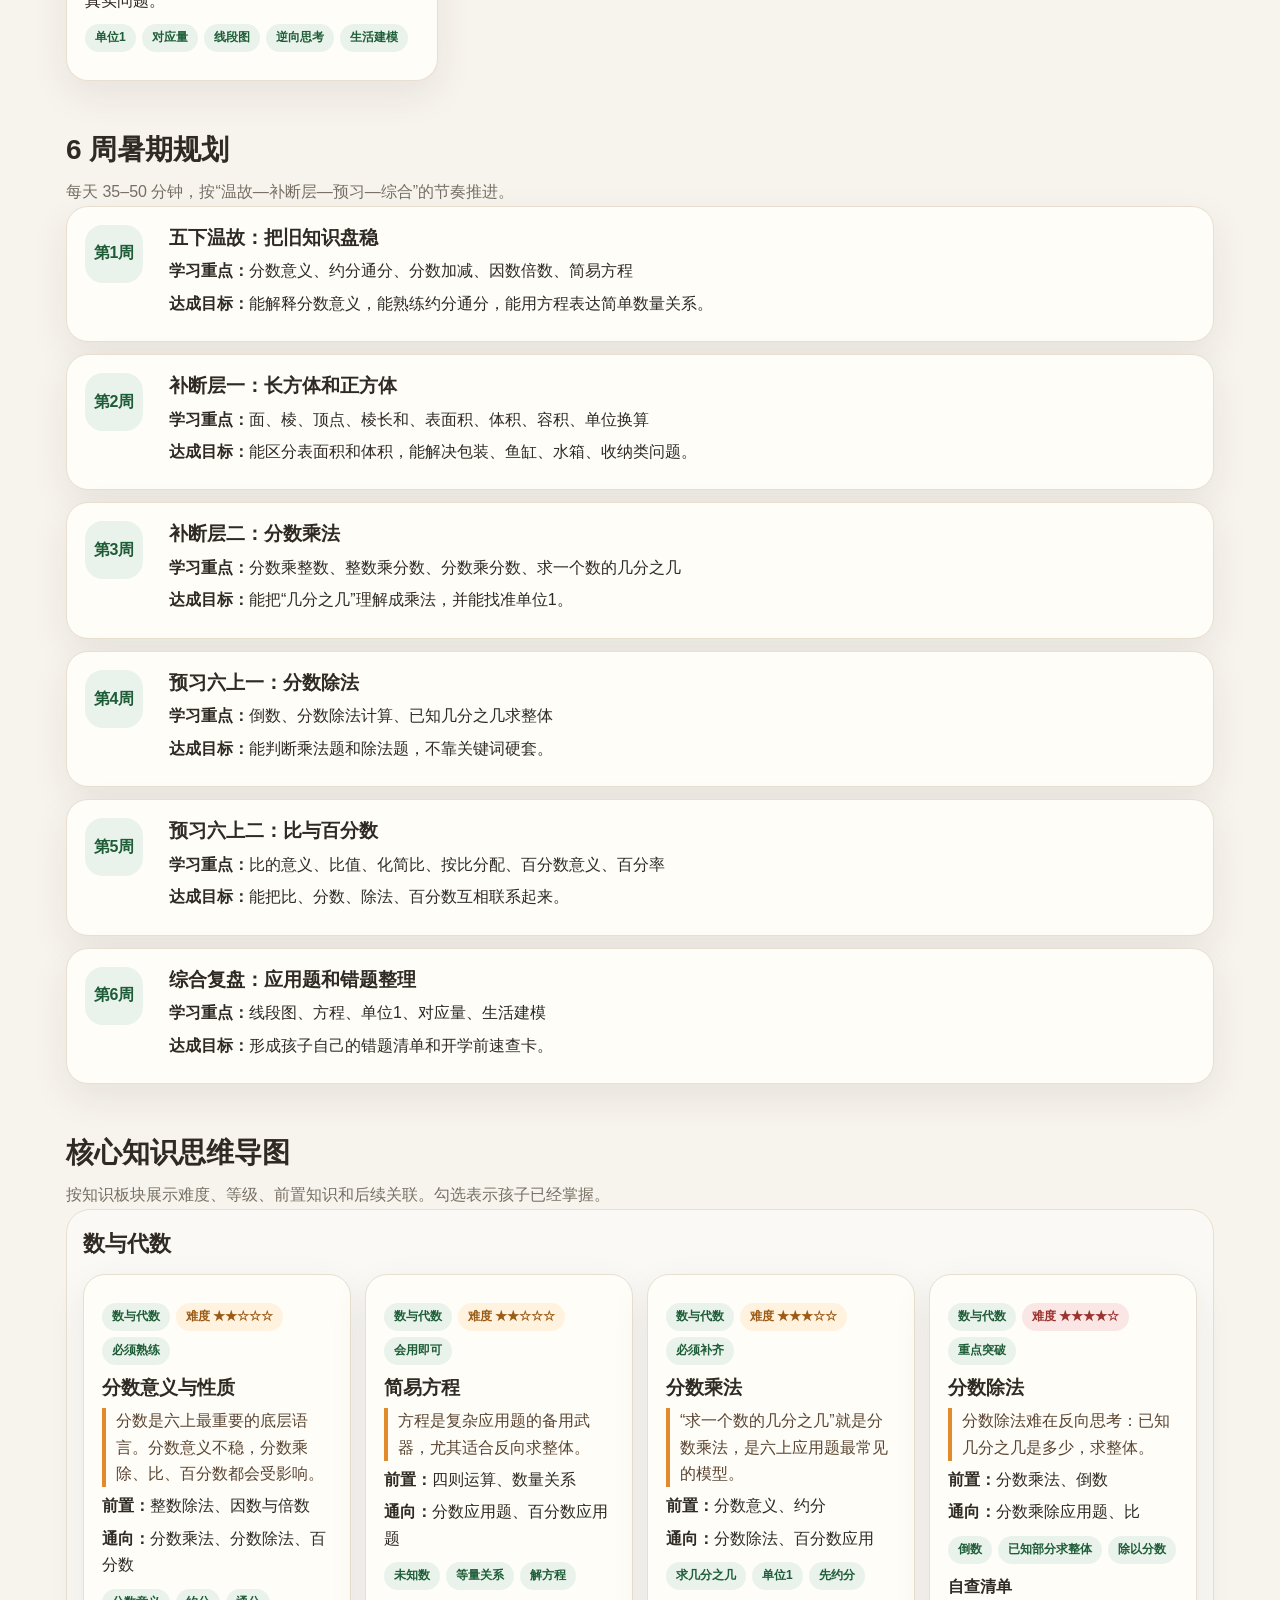
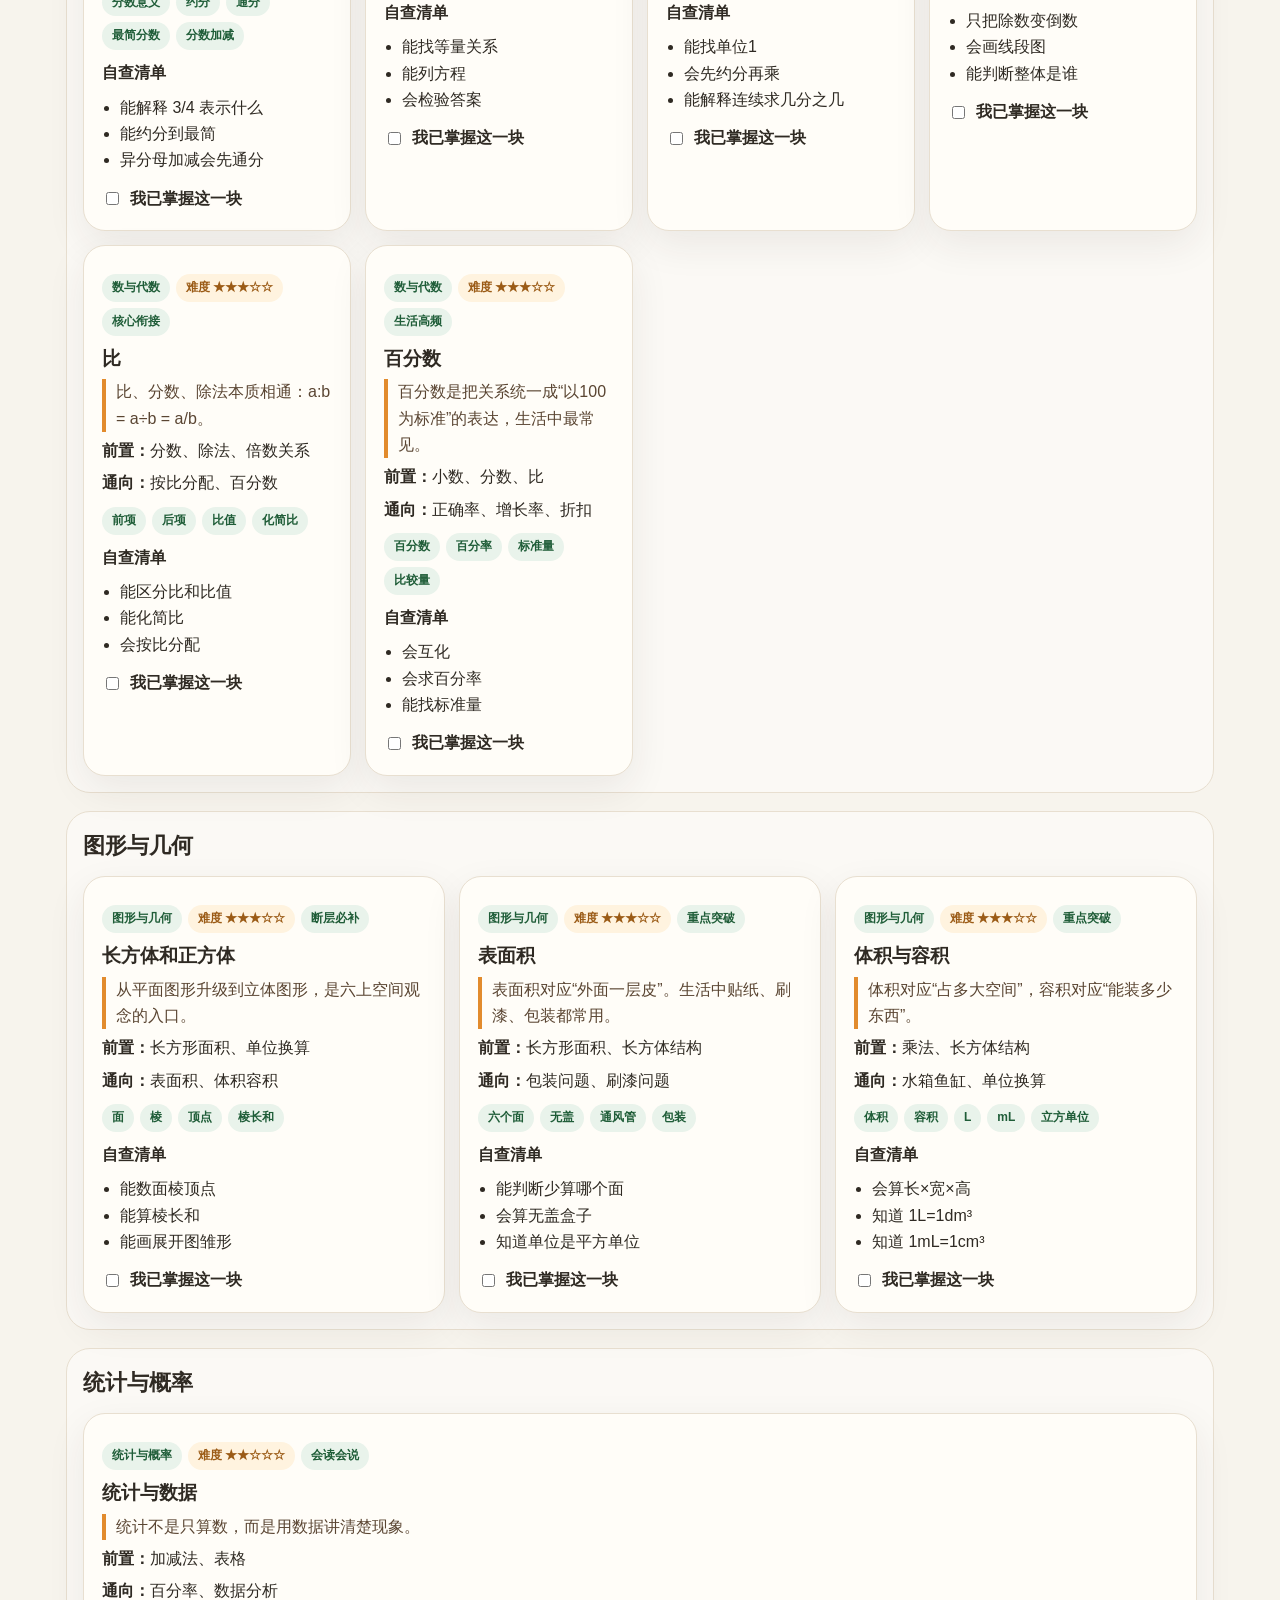
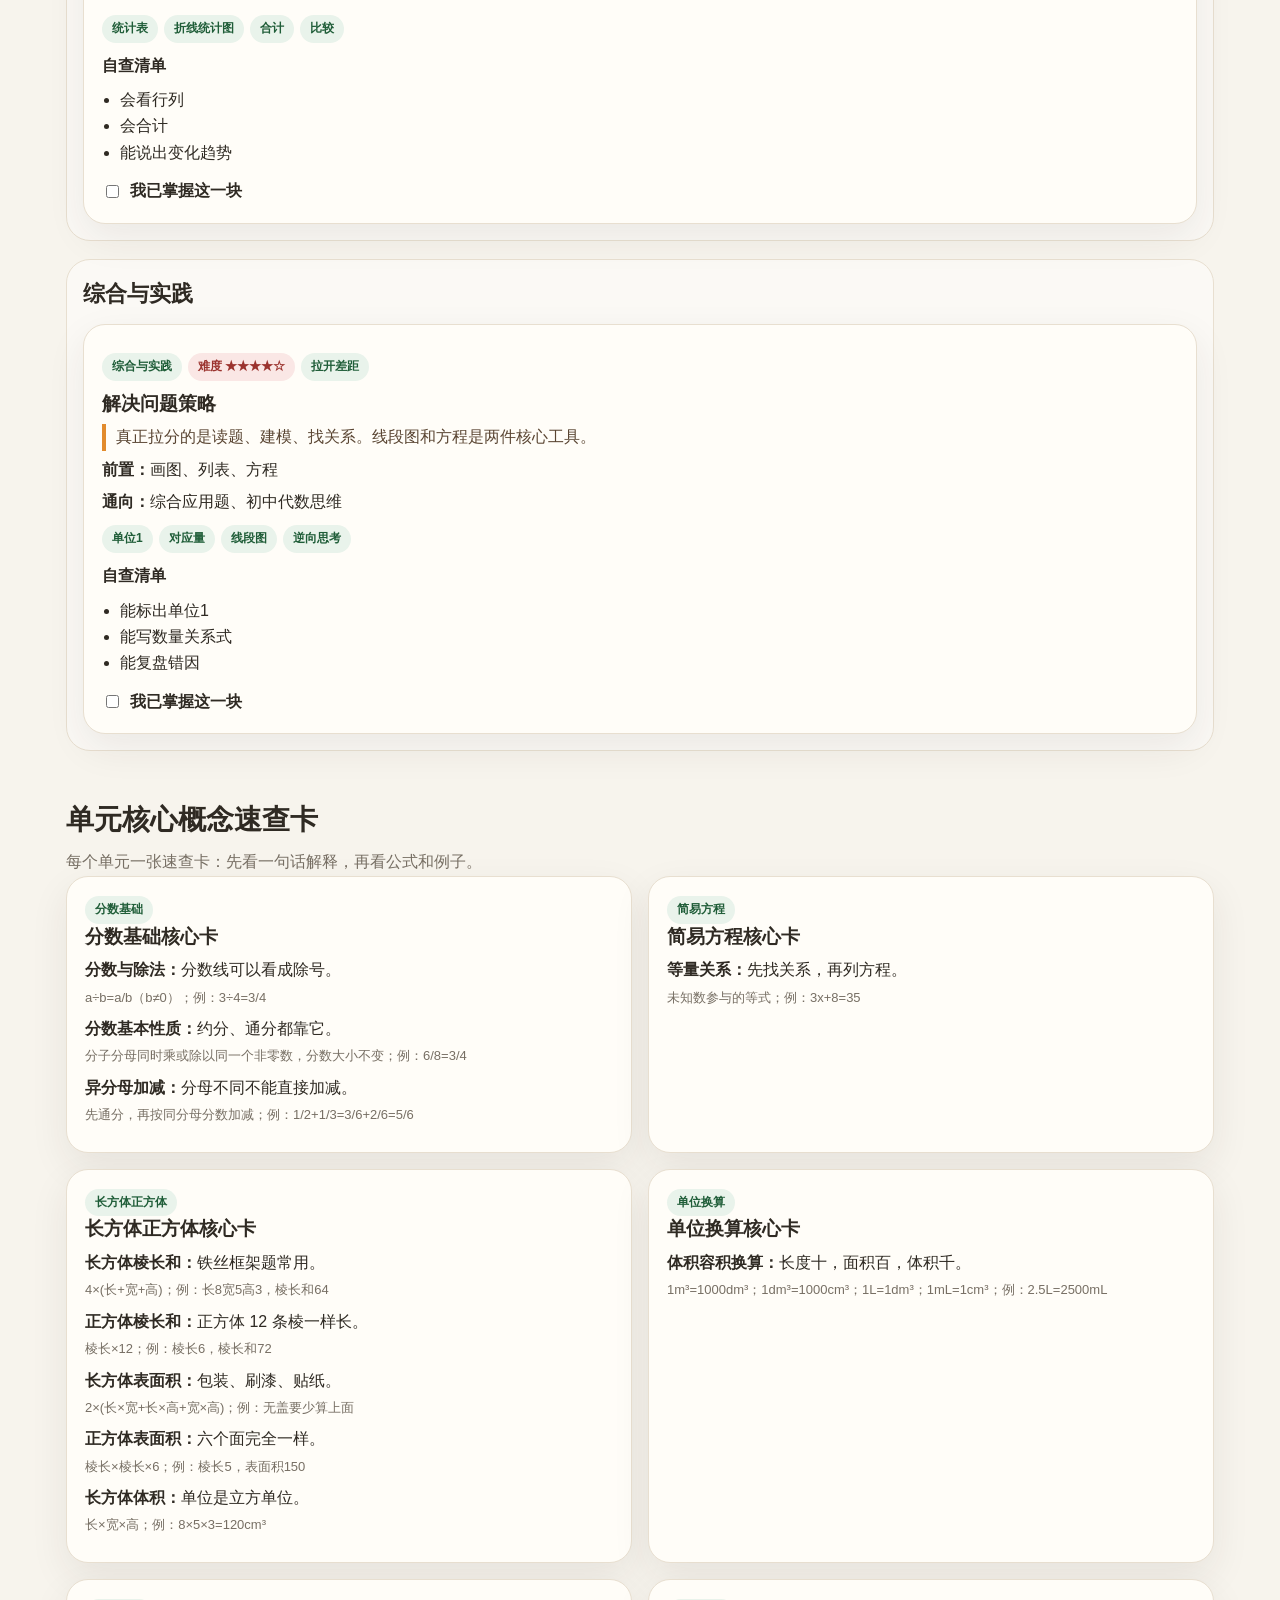
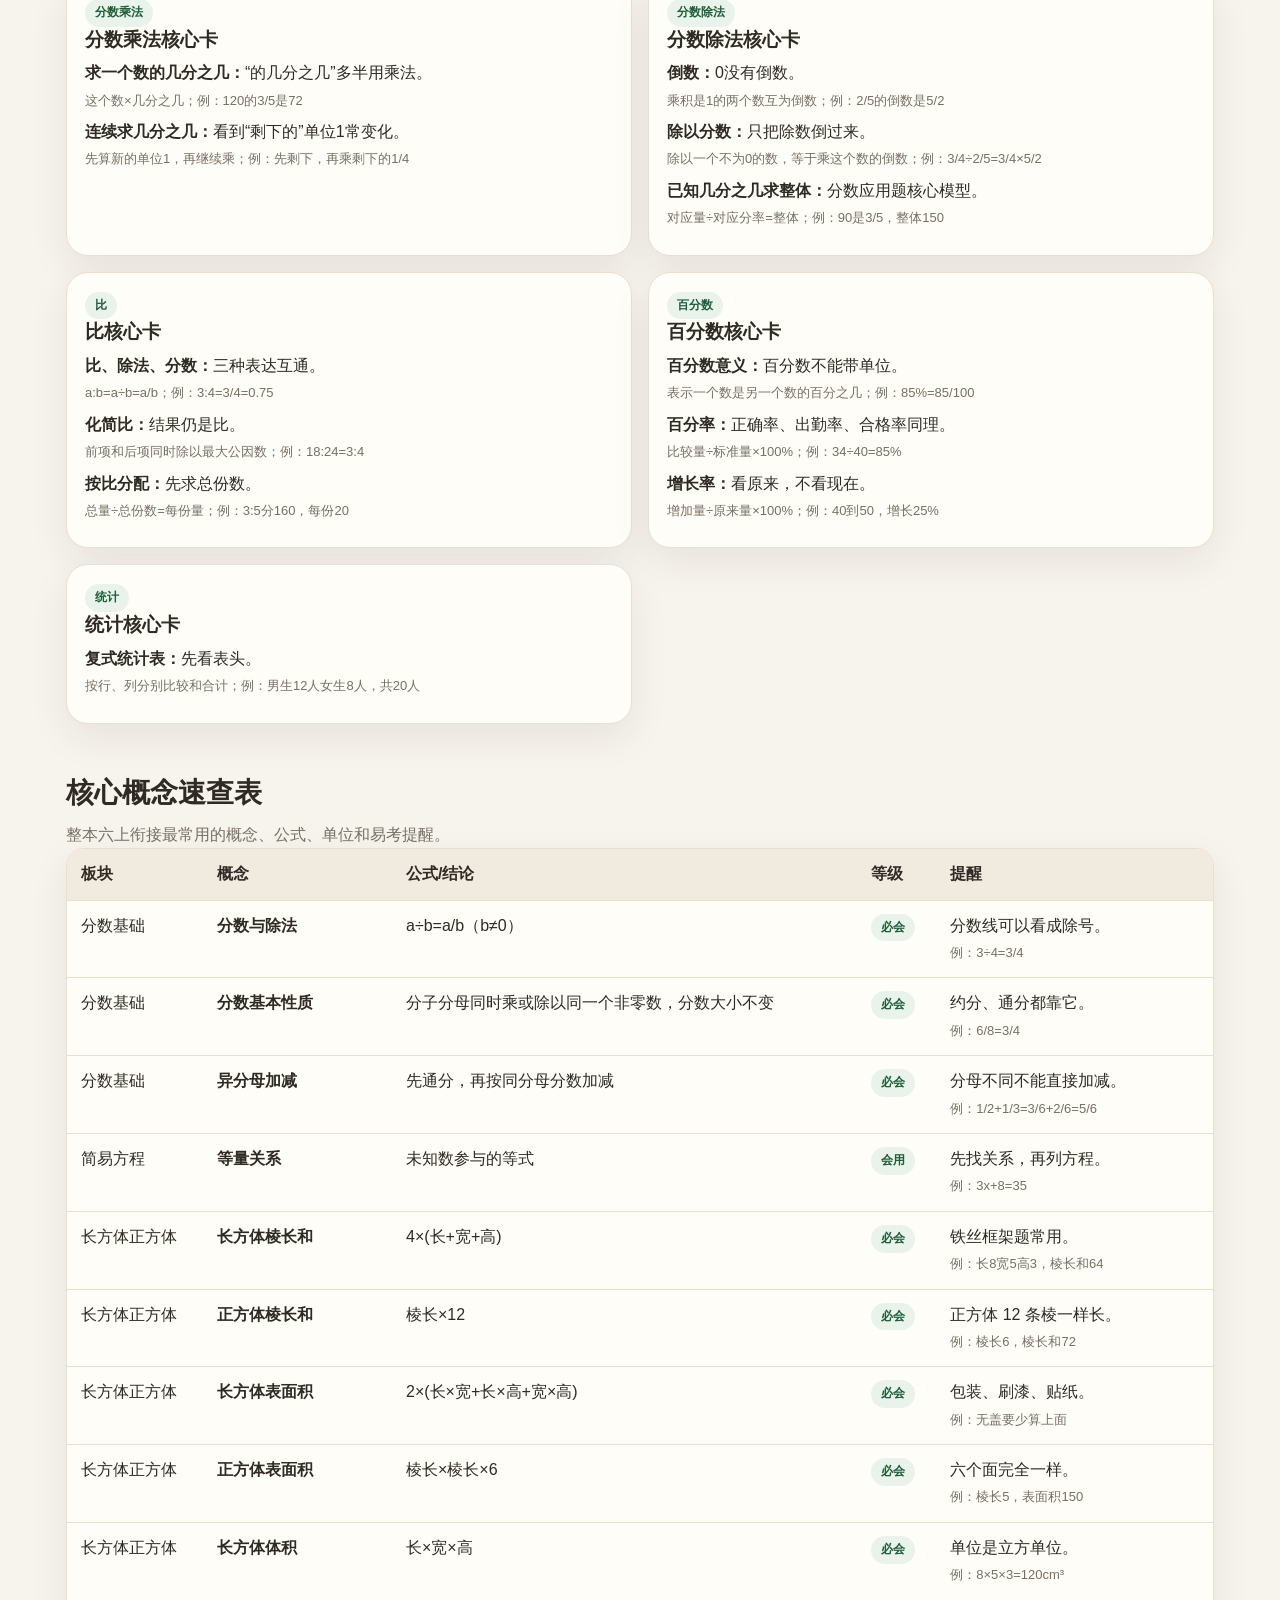
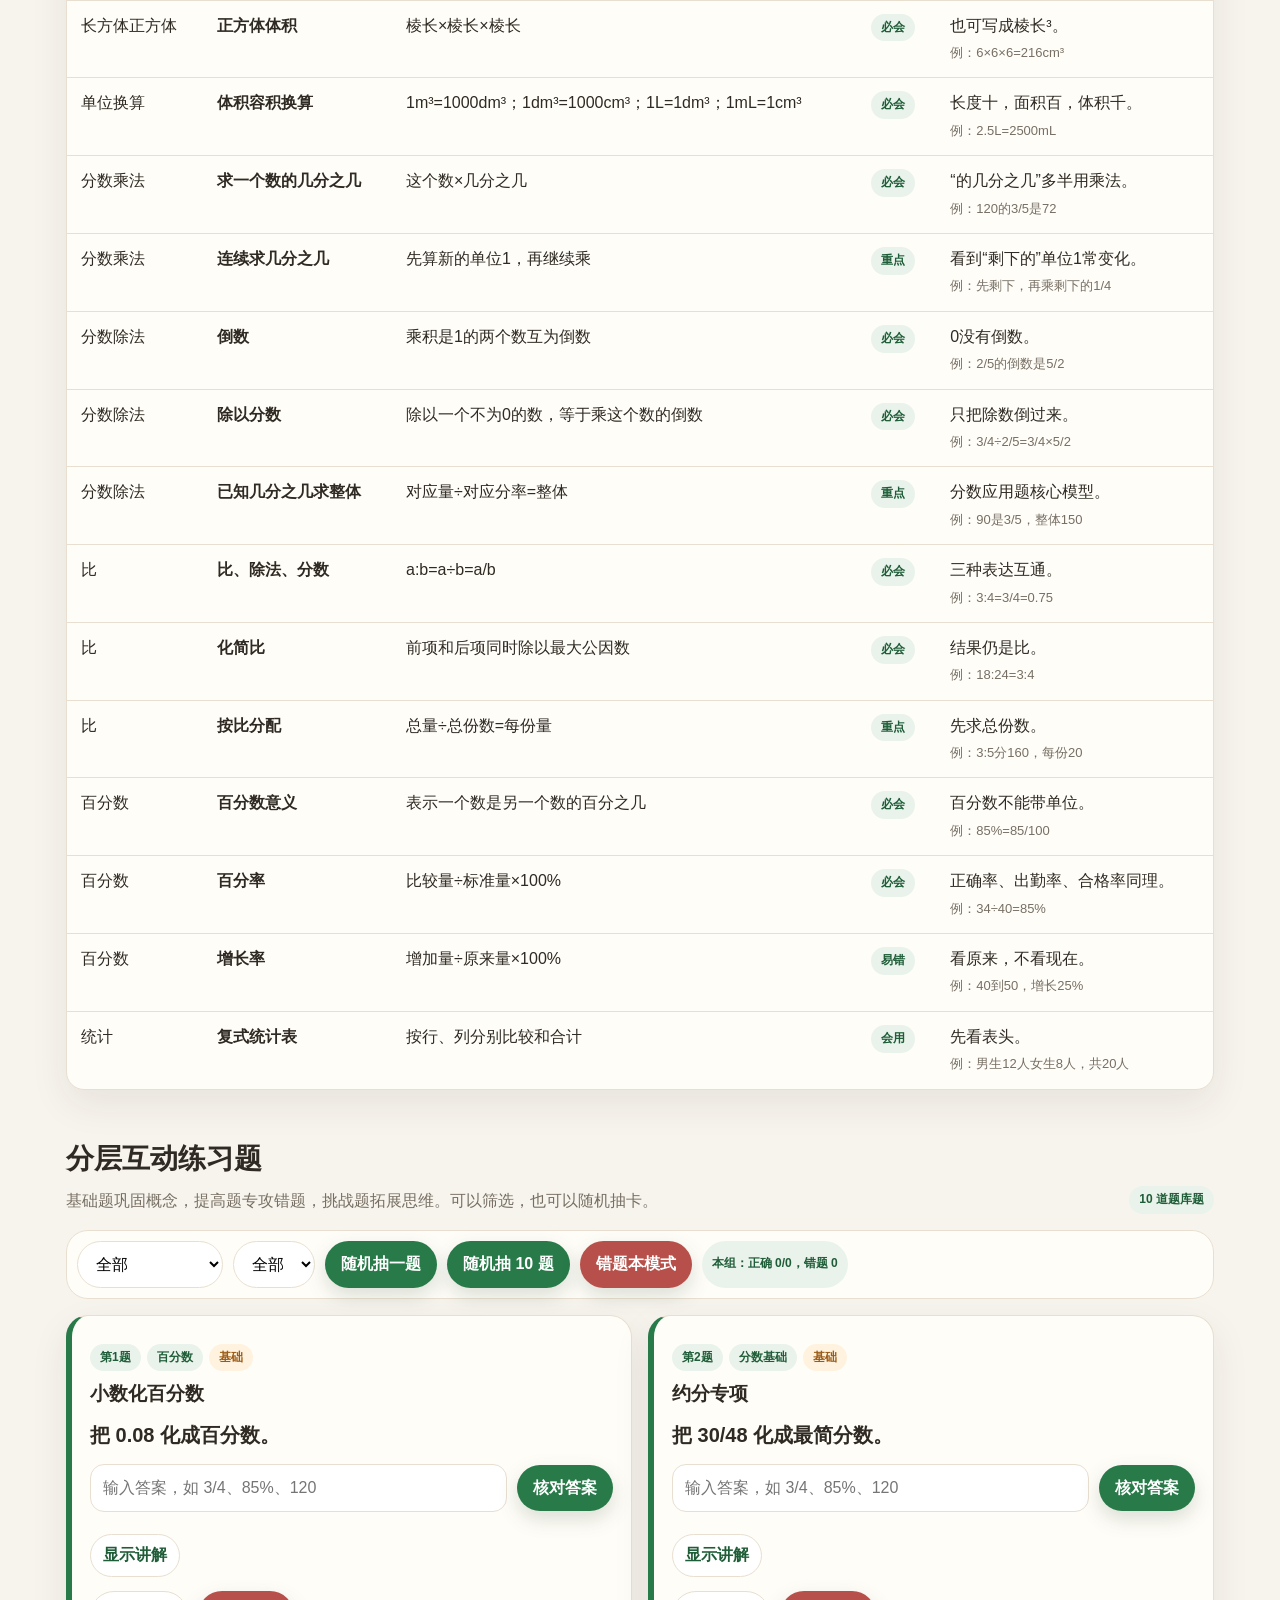
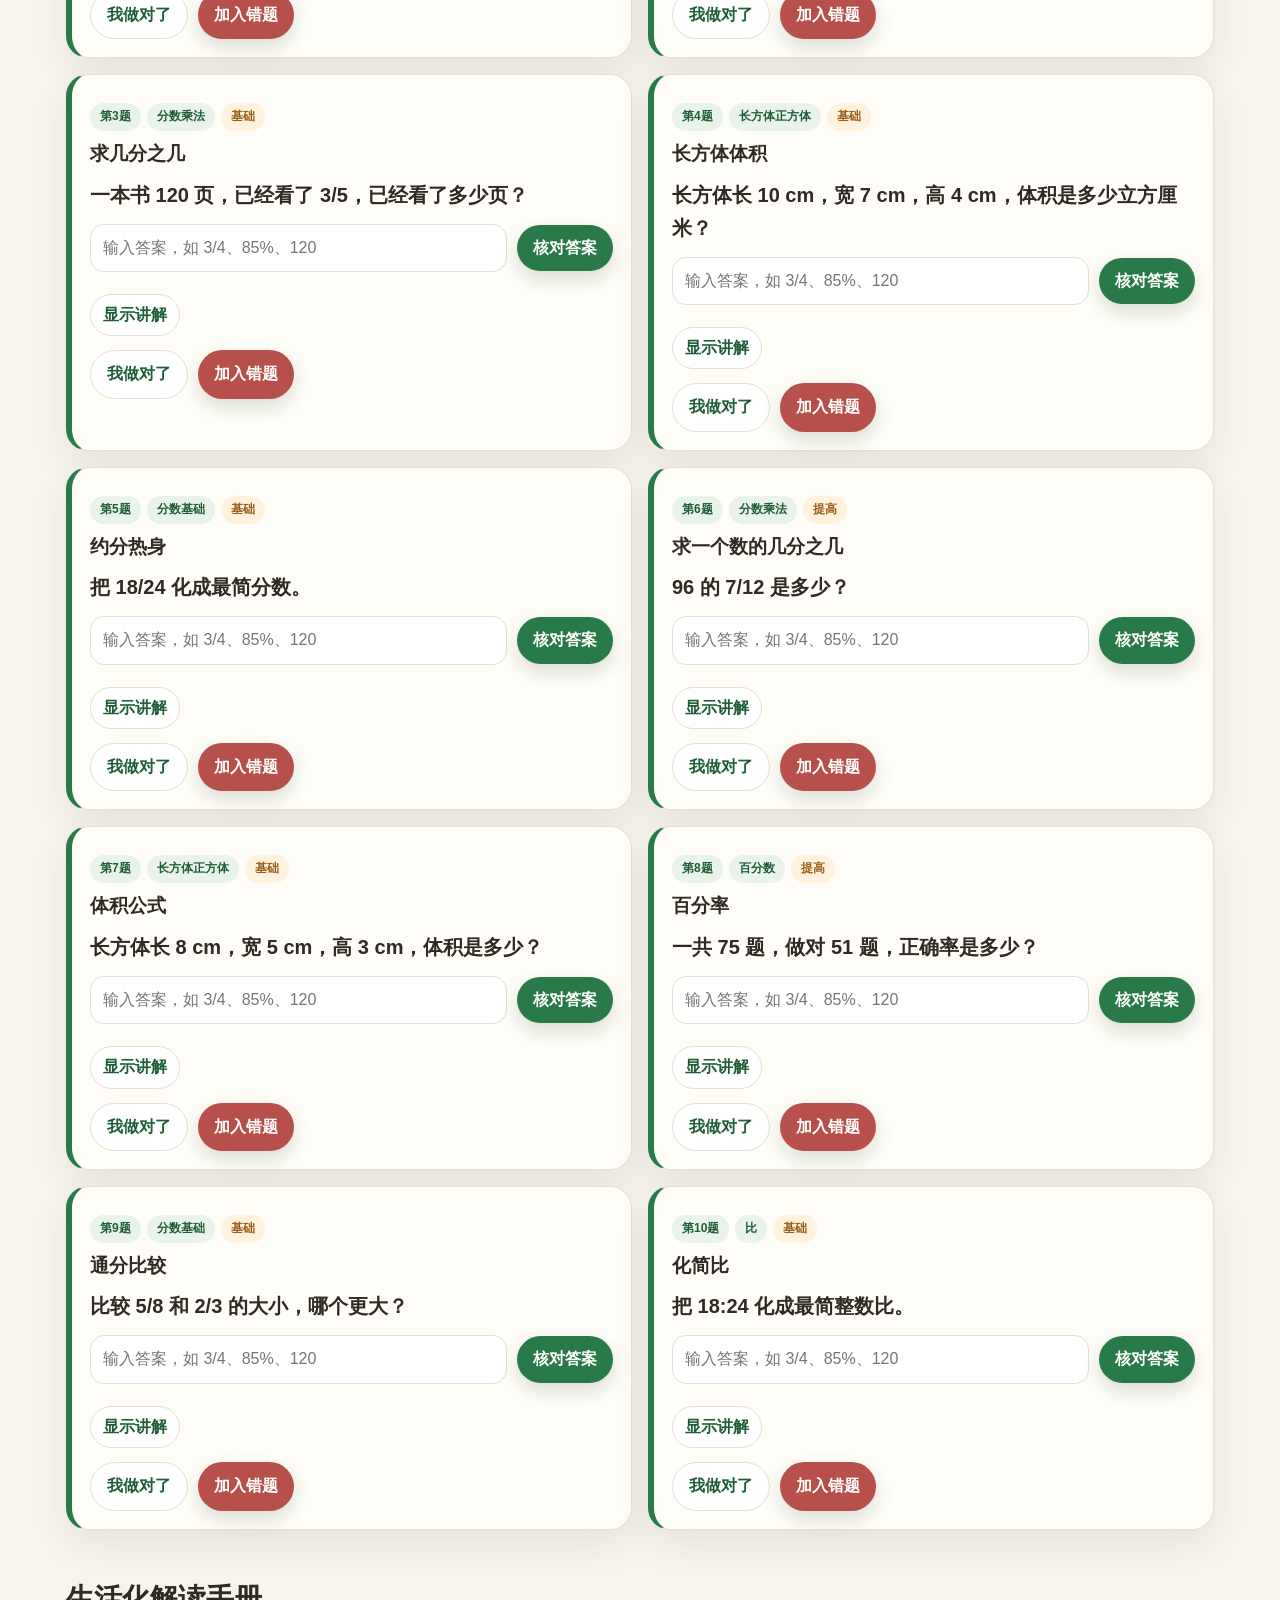
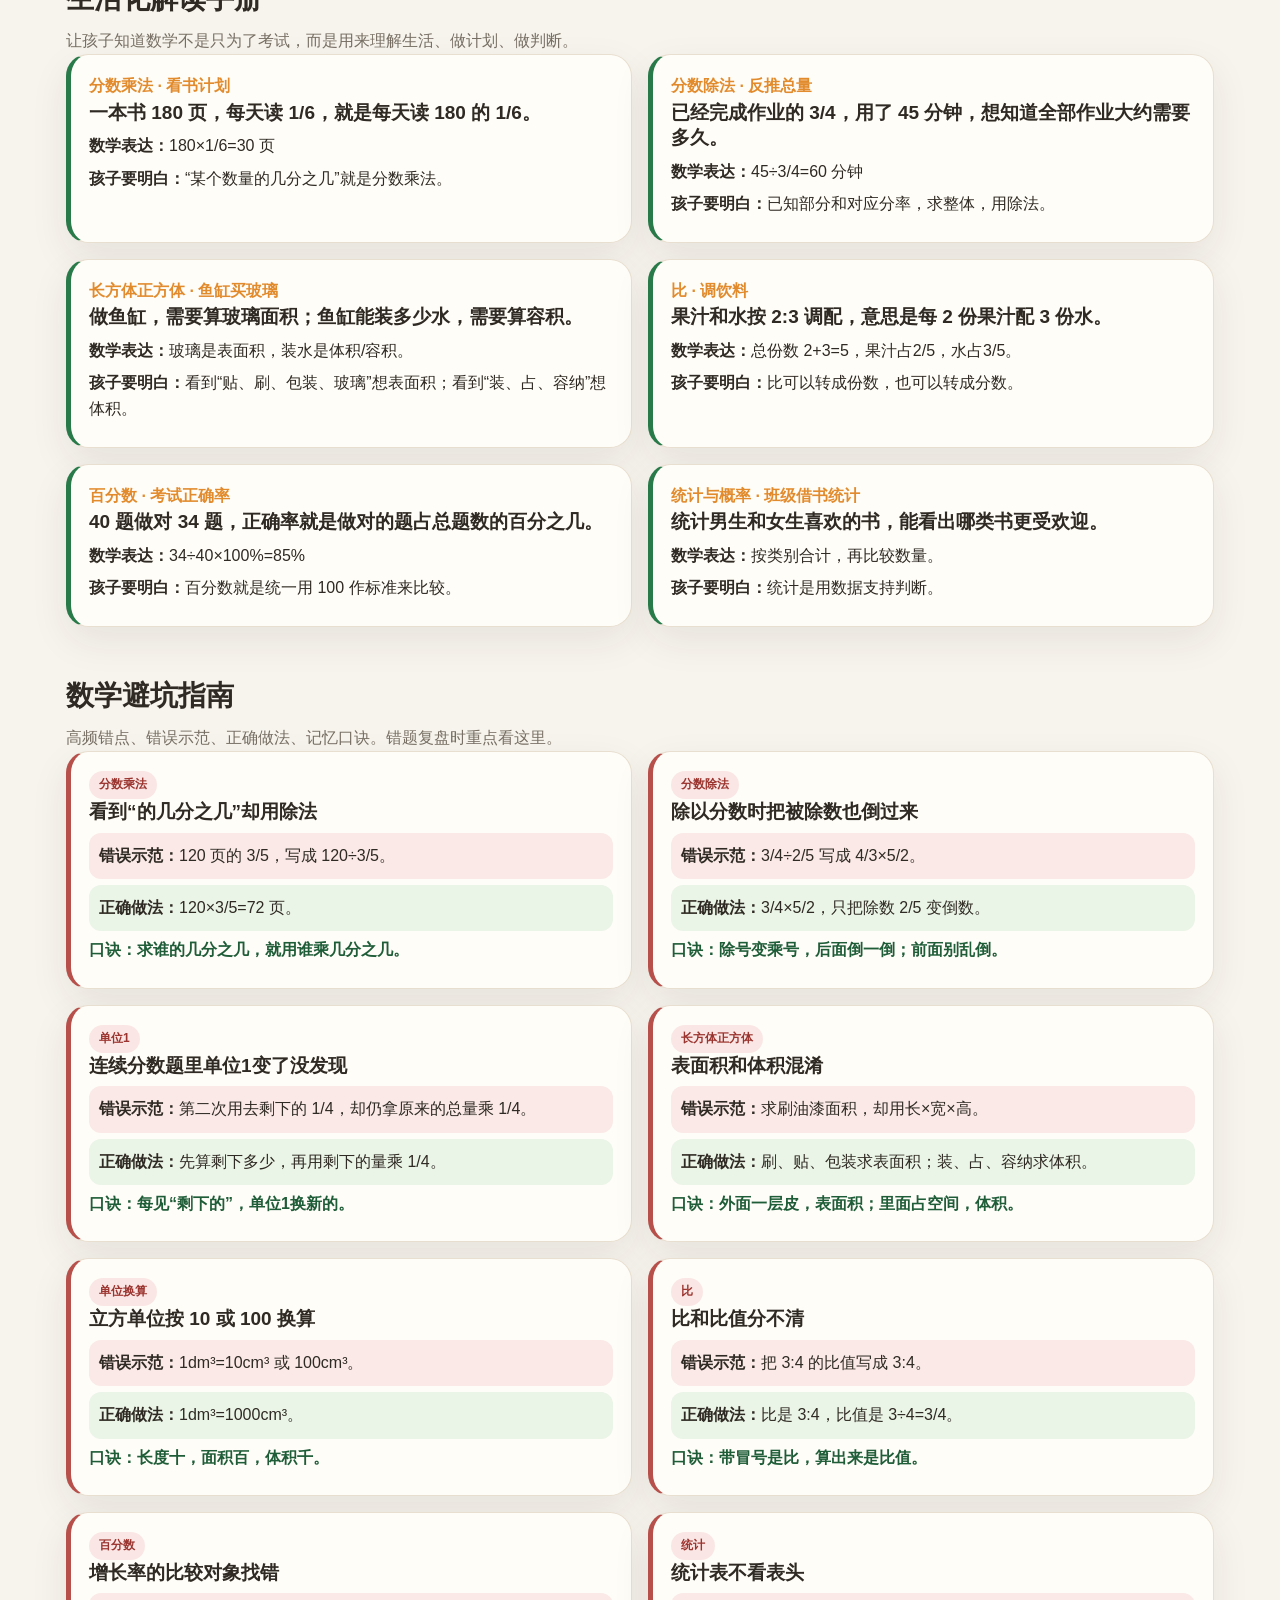
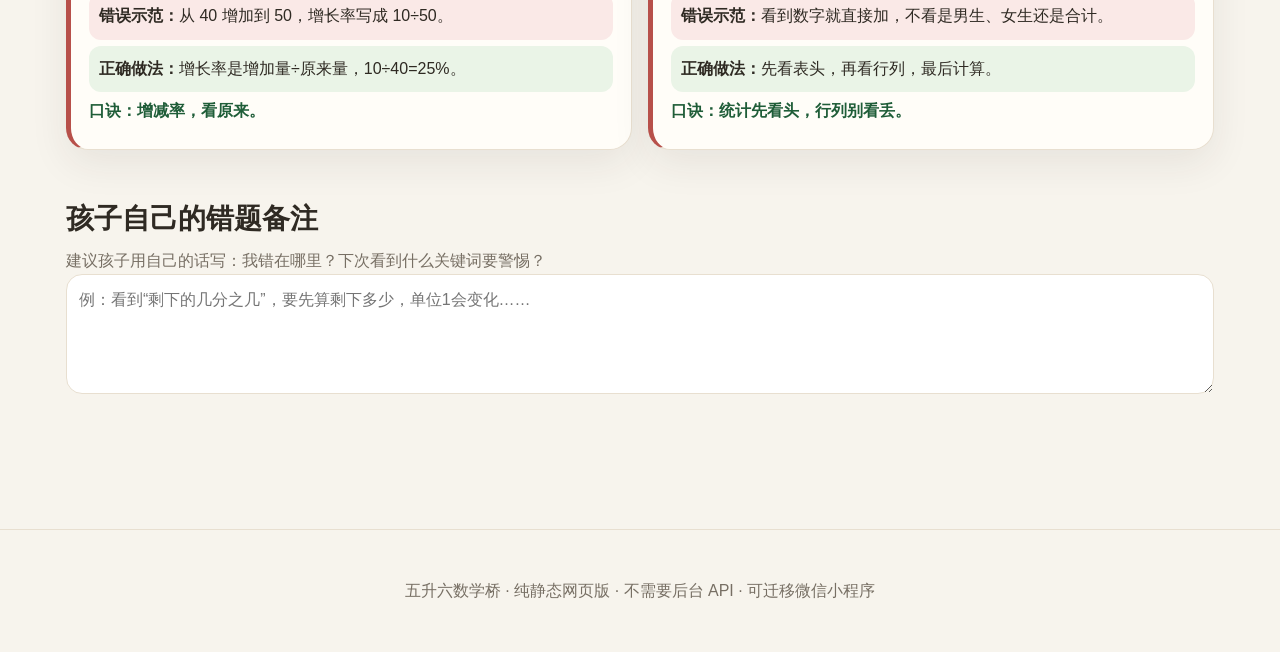
==== commit 49d72c3c: "feat: load bridge cleanup script" ====
--- a/web/index.html
+++ b/web/index.html
@@ -5,7 +5,7 @@
   <meta name="viewport" content="width=device-width, initial-scale=1">
   <title>五升六数学桥｜暑期衔接自学工具</title>
   <meta name="description" content="江苏小学数学五升六暑期衔接：知识图谱、公式速查、分层练习、生活化解读、避坑指南。">
-  <link rel="stylesheet" href="css/style.css?v=0.2.0">
+  <link rel="stylesheet" href="css/style.css?v=0.3.1">
 </head>
 <body>
   <header class="app-header">
@@ -114,8 +114,9 @@
 
   <footer class="footer"><p>五升六数学桥 · 纯静态网页版 · 不需要后台 API · 可迁移微信小程序</p></footer>
 
-  <script src="js/data.js?v=0.2.0"></script>
-  <script src="js/storage.js?v=0.2.0"></script>
-  <script src="js/app.js?v=0.2.0"></script>
+  <script src="js/data.js?v=0.3.1"></script>
+  <script src="js/storage.js?v=0.3.1"></script>
+  <script src="js/app.js?v=0.3.1"></script>
+  <script src="js/bridge-cleanup.js?v=0.3.1"></script>
 </body>
 </html>
--- a/web/css/style.css
+++ b/web/css/style.css
@@ -3,3 +3,6 @@
 @media(max-width:860px){.grid.two,.grid.three{grid-template-columns:1fr}.section-head{display:block}.app-header{padding:28px 16px 20px}.app-header h1{font-size:34px}.subtitle{font-size:15px}main{padding:14px 12px 82px}.section{margin:22px 0 34px}.section h2{font-size:24px}.card{border-radius:20px;padding:16px}.week-card{grid-template-columns:52px 1fr}.week-num{width:46px;height:46px;border-radius:14px;font-size:13px}.top-nav{bottom:0;top:auto;position:fixed;width:100%;padding:8px 10px 12px;border-top:1px solid var(--line);border-bottom:0;box-shadow:0 -8px 24px rgba(0,0,0,.08)}.top-nav a{font-size:13px;padding:8px 10px;background:#fff}.filters{top:0;border-radius:18px;margin-left:-2px;margin-right:-2px}.filters select,.filters .btn,.filters .badge{flex:1 1 auto}.answer-row{grid-template-columns:1fr}.answer-row .btn{width:100%}.exercise-card .question{font-size:18px}table{min-width:760px}}
 @media(max-width:420px){.header-actions .btn{width:100%}.progress-wrap{grid-template-columns:1fr}.map-group{padding:12px}.map-group-grid{grid-template-columns:1fr}.card-tags .badge{font-size:11px}}
 @media print{.top-nav,.header-actions,.filters,.exercise-actions,#randomBtn,#resetBtn{display:none!important}body{background:white}.card{box-shadow:none;break-inside:avoid}}
+#bridge .section-desc::after{content:'暑假目标不是提前学完整本六上，而是补齐分数乘法、长方体正方体、分数除法、比、百分数这条知识桥。';display:block;margin:14px 0 6px;padding:14px 16px;border-left:6px solid var(--accent);border-radius:16px;background:#fff7e8;color:#5a4532;font-weight:900;box-shadow:0 10px 28px rgba(48,42,32,.06)}
+#bridgeCards>.card:not(.block-card){display:none}
+#bridgeCards{margin-top:18px}
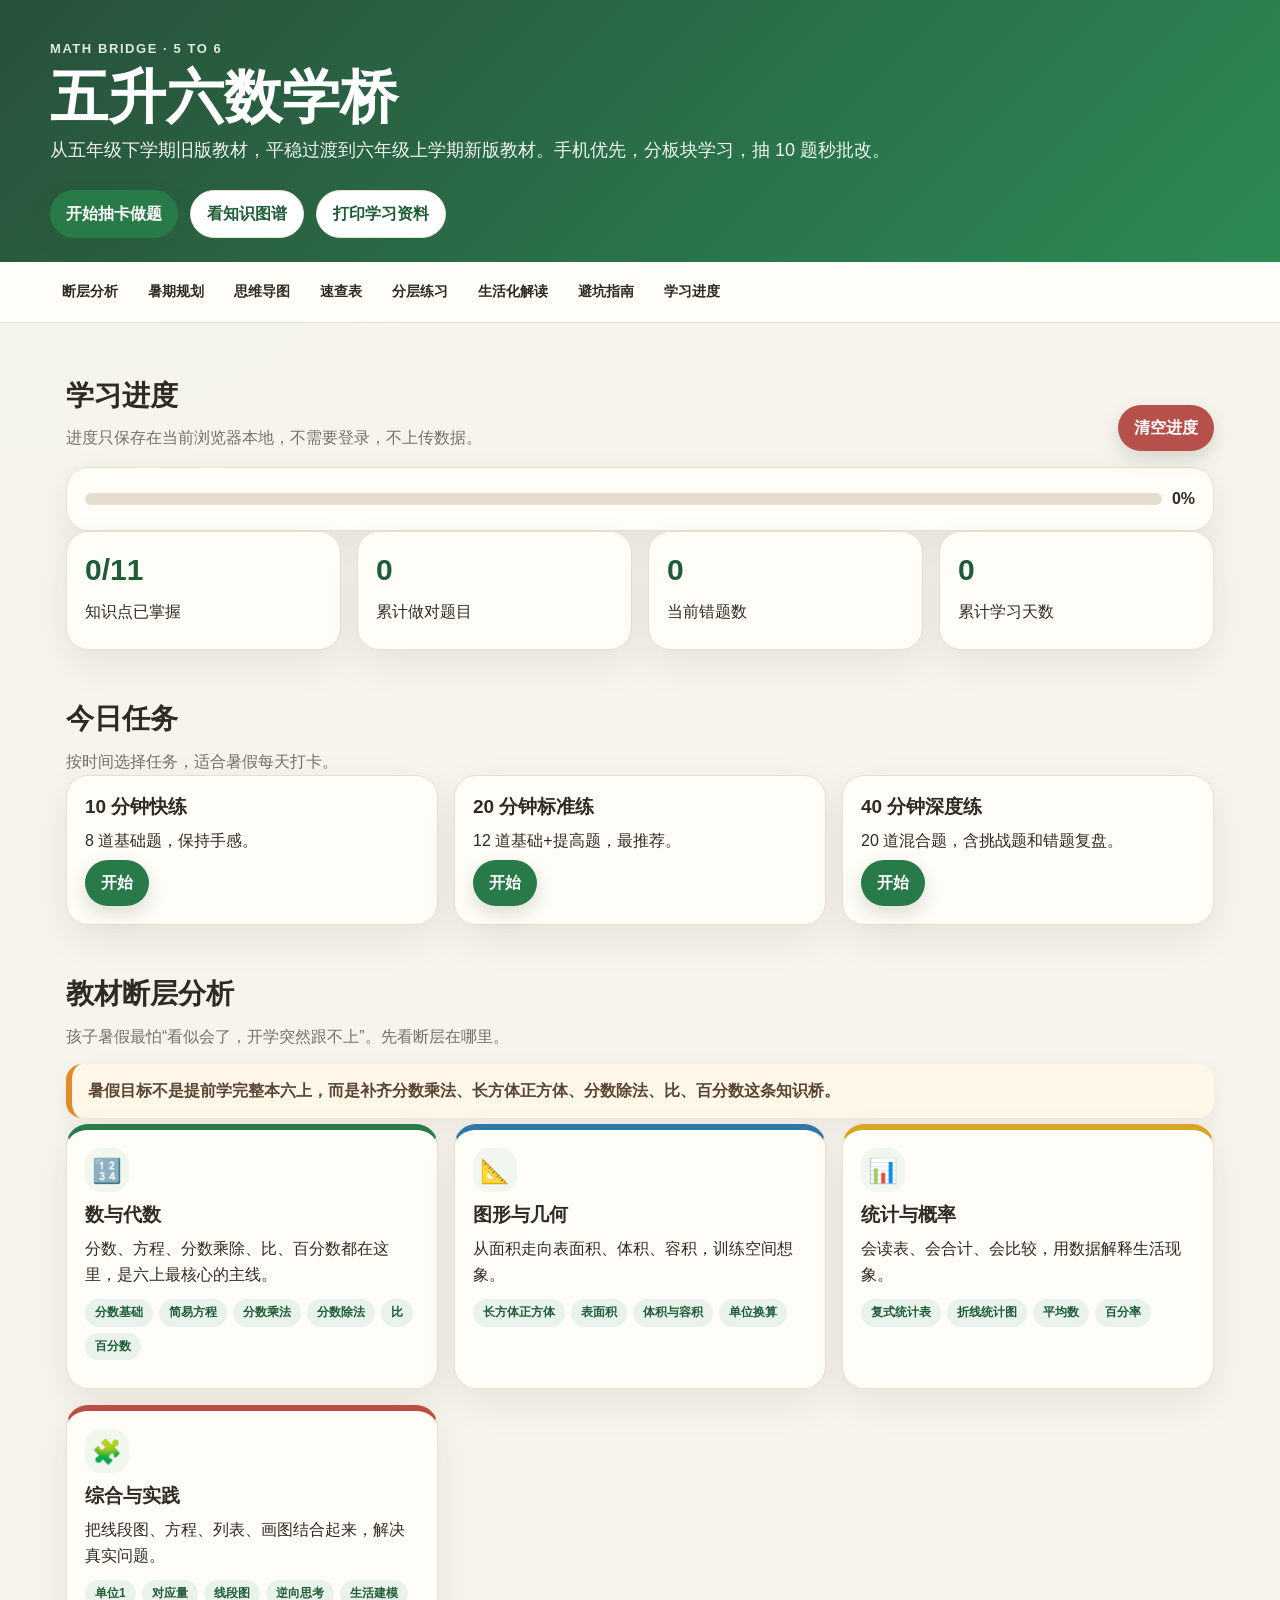
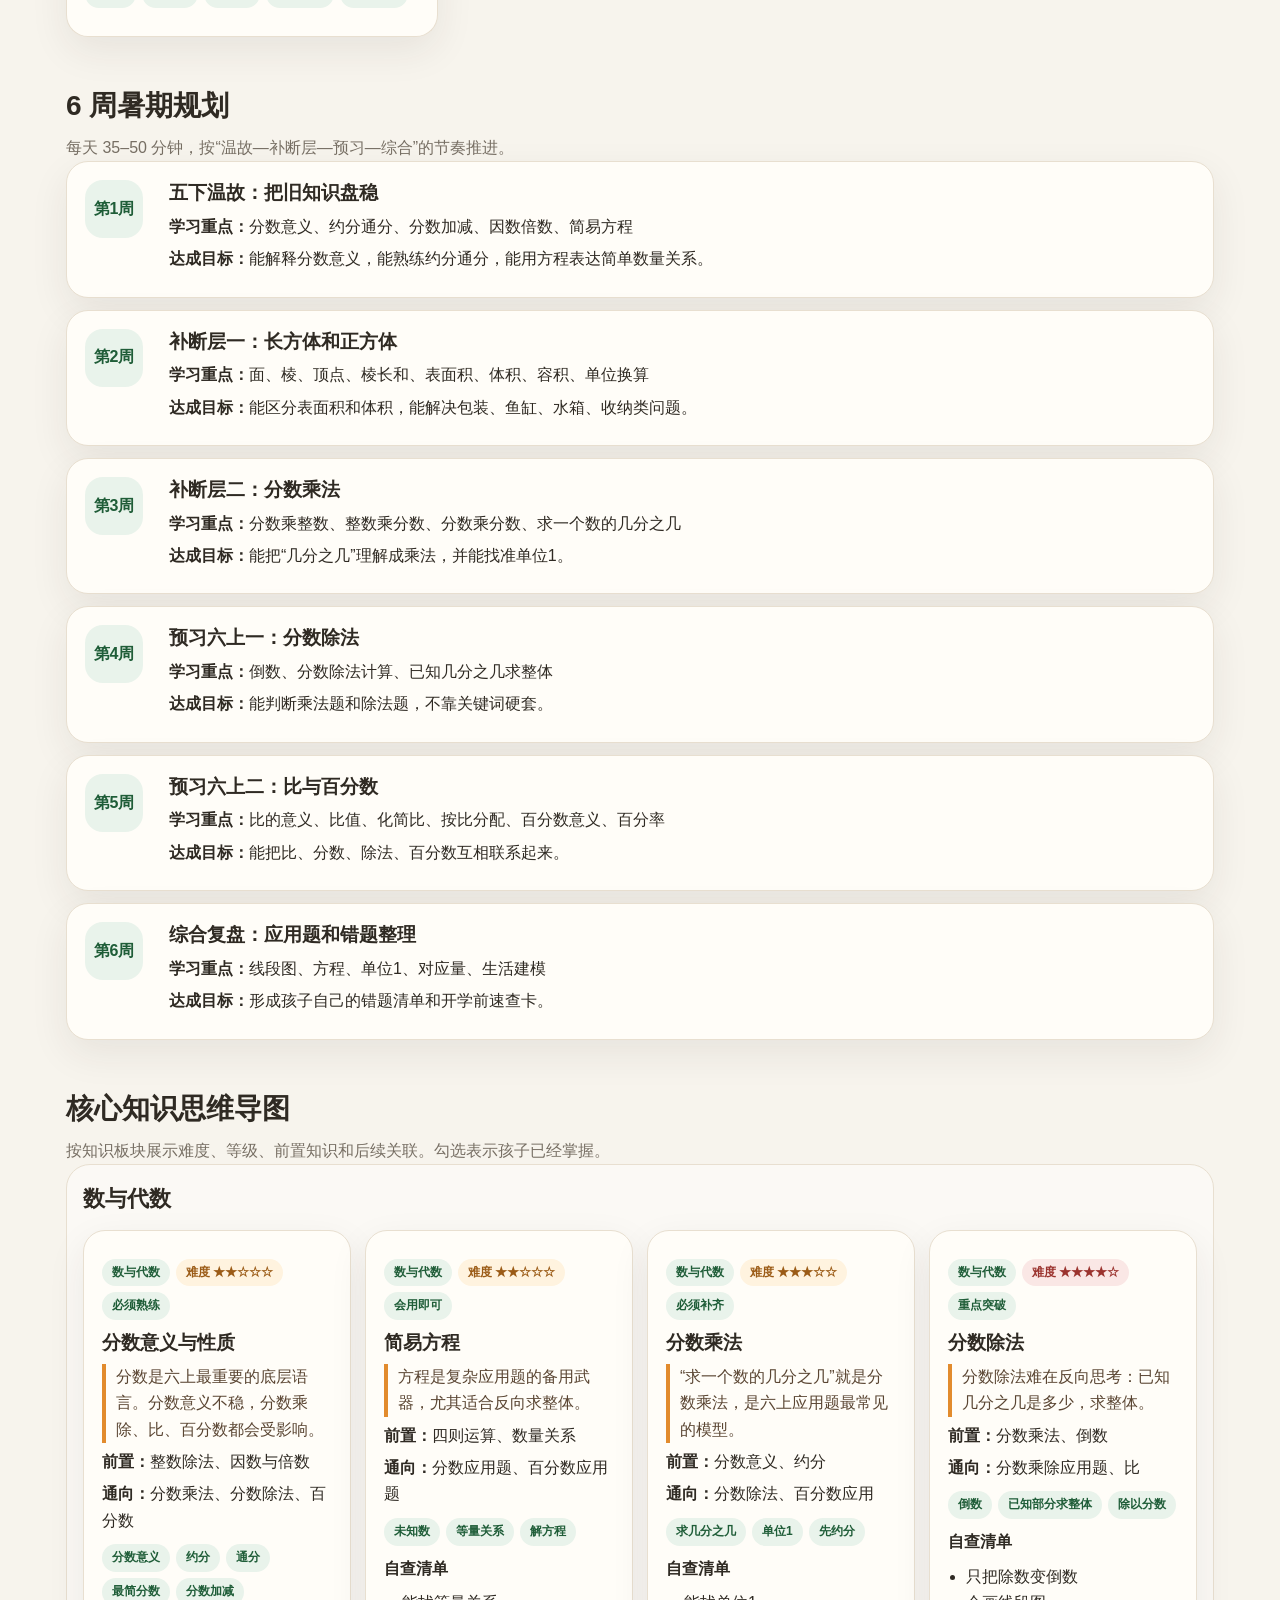
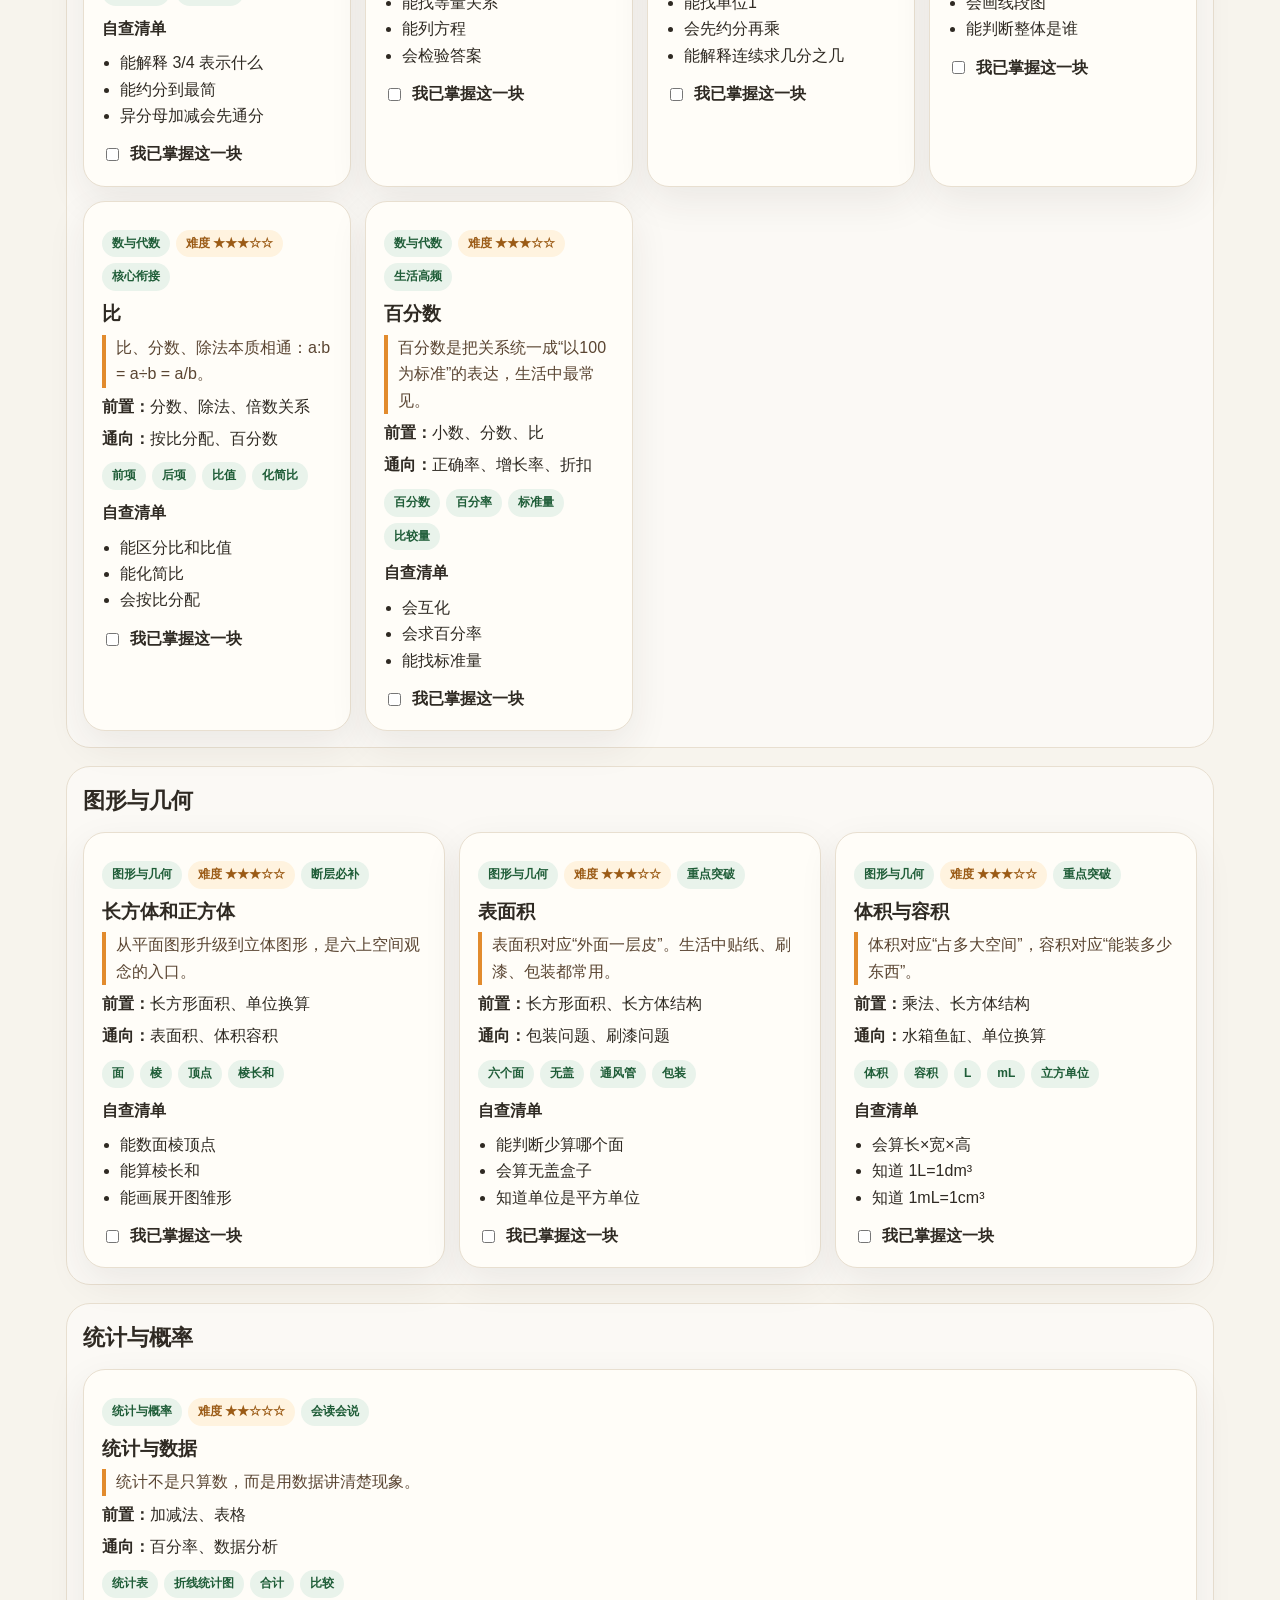
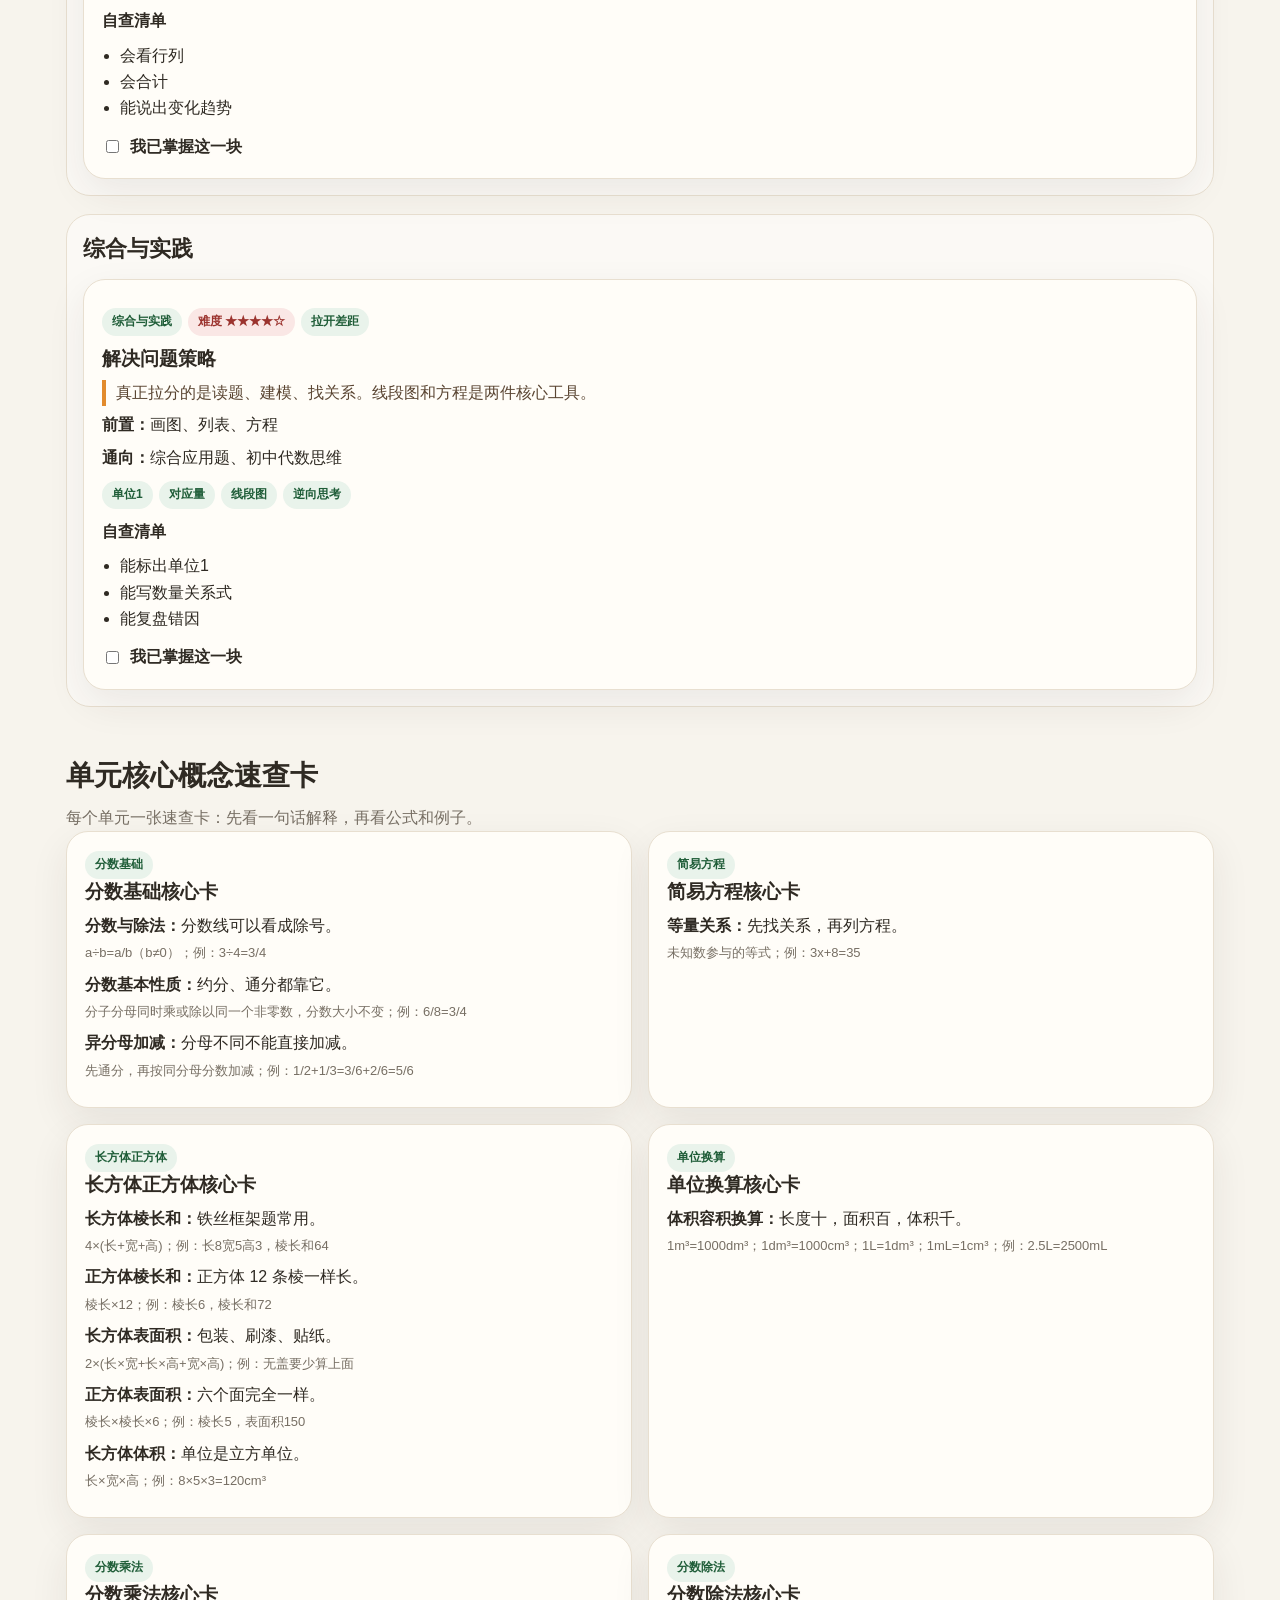
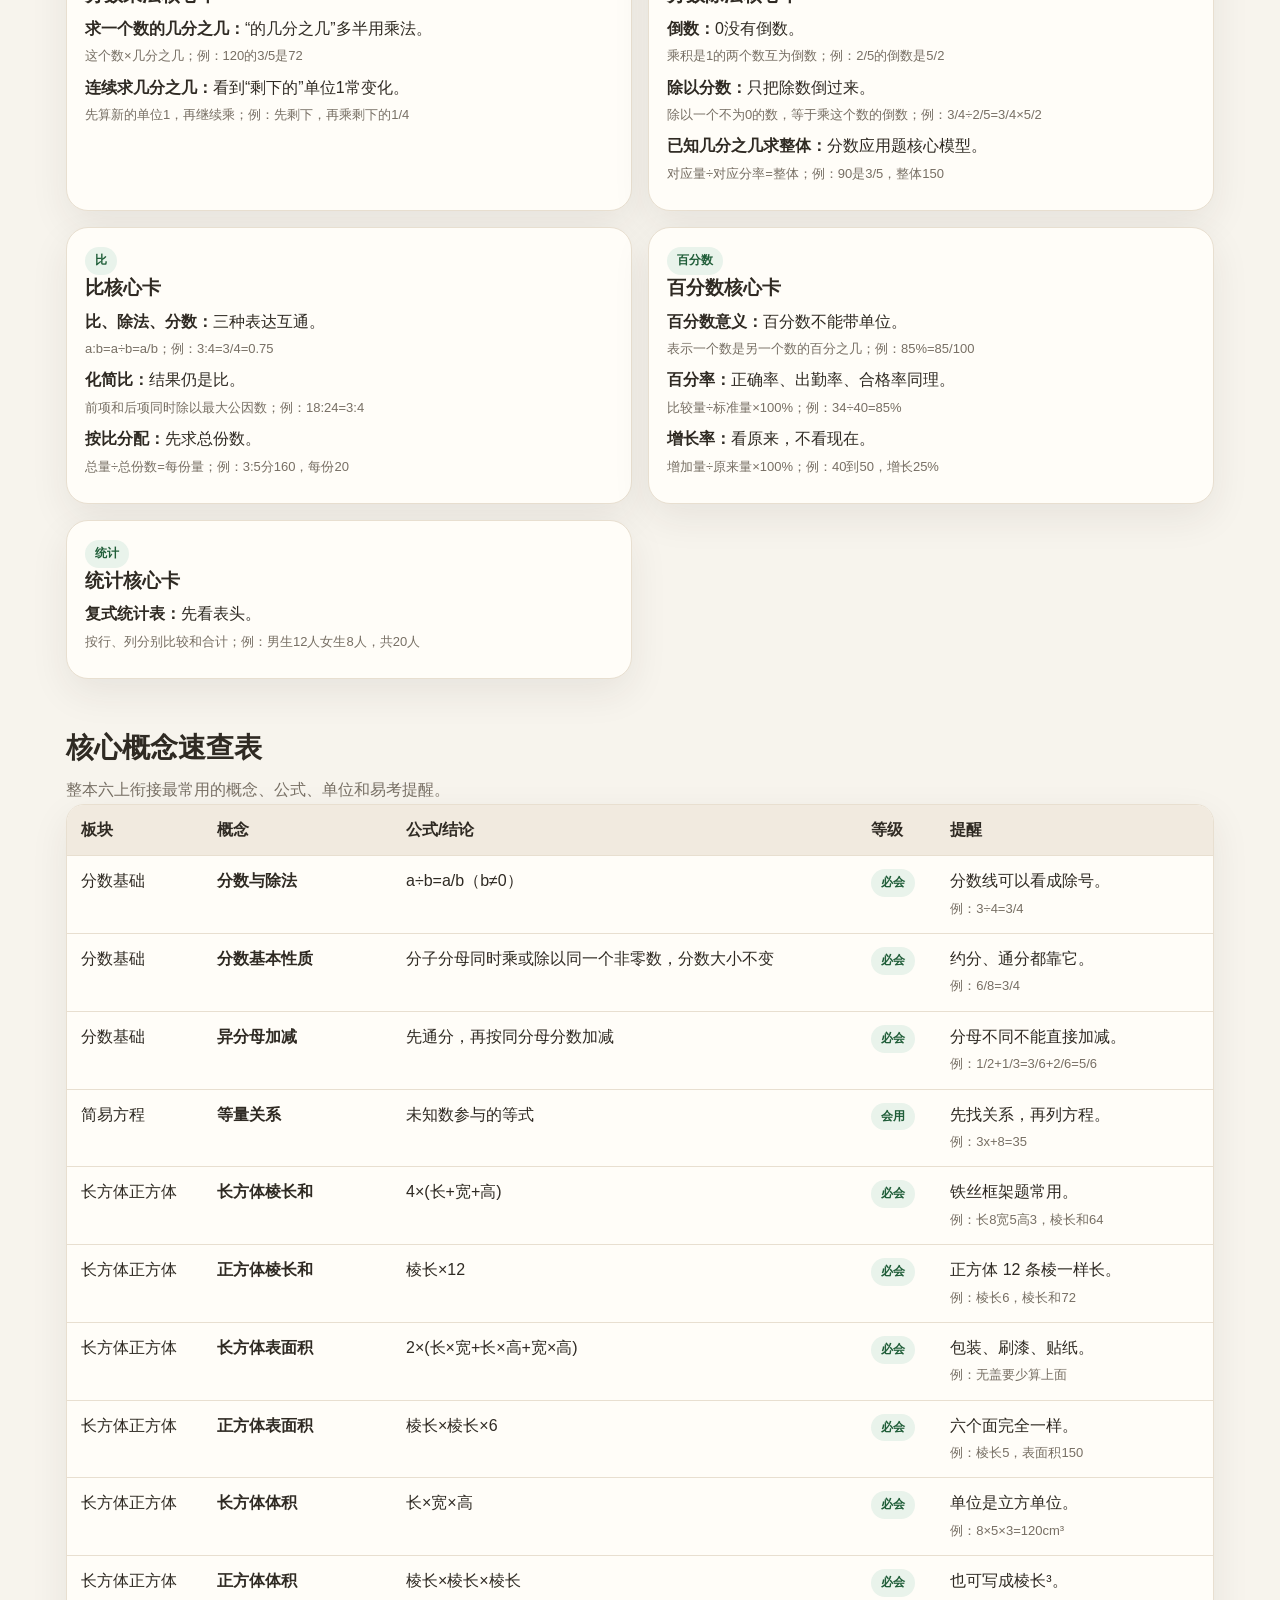
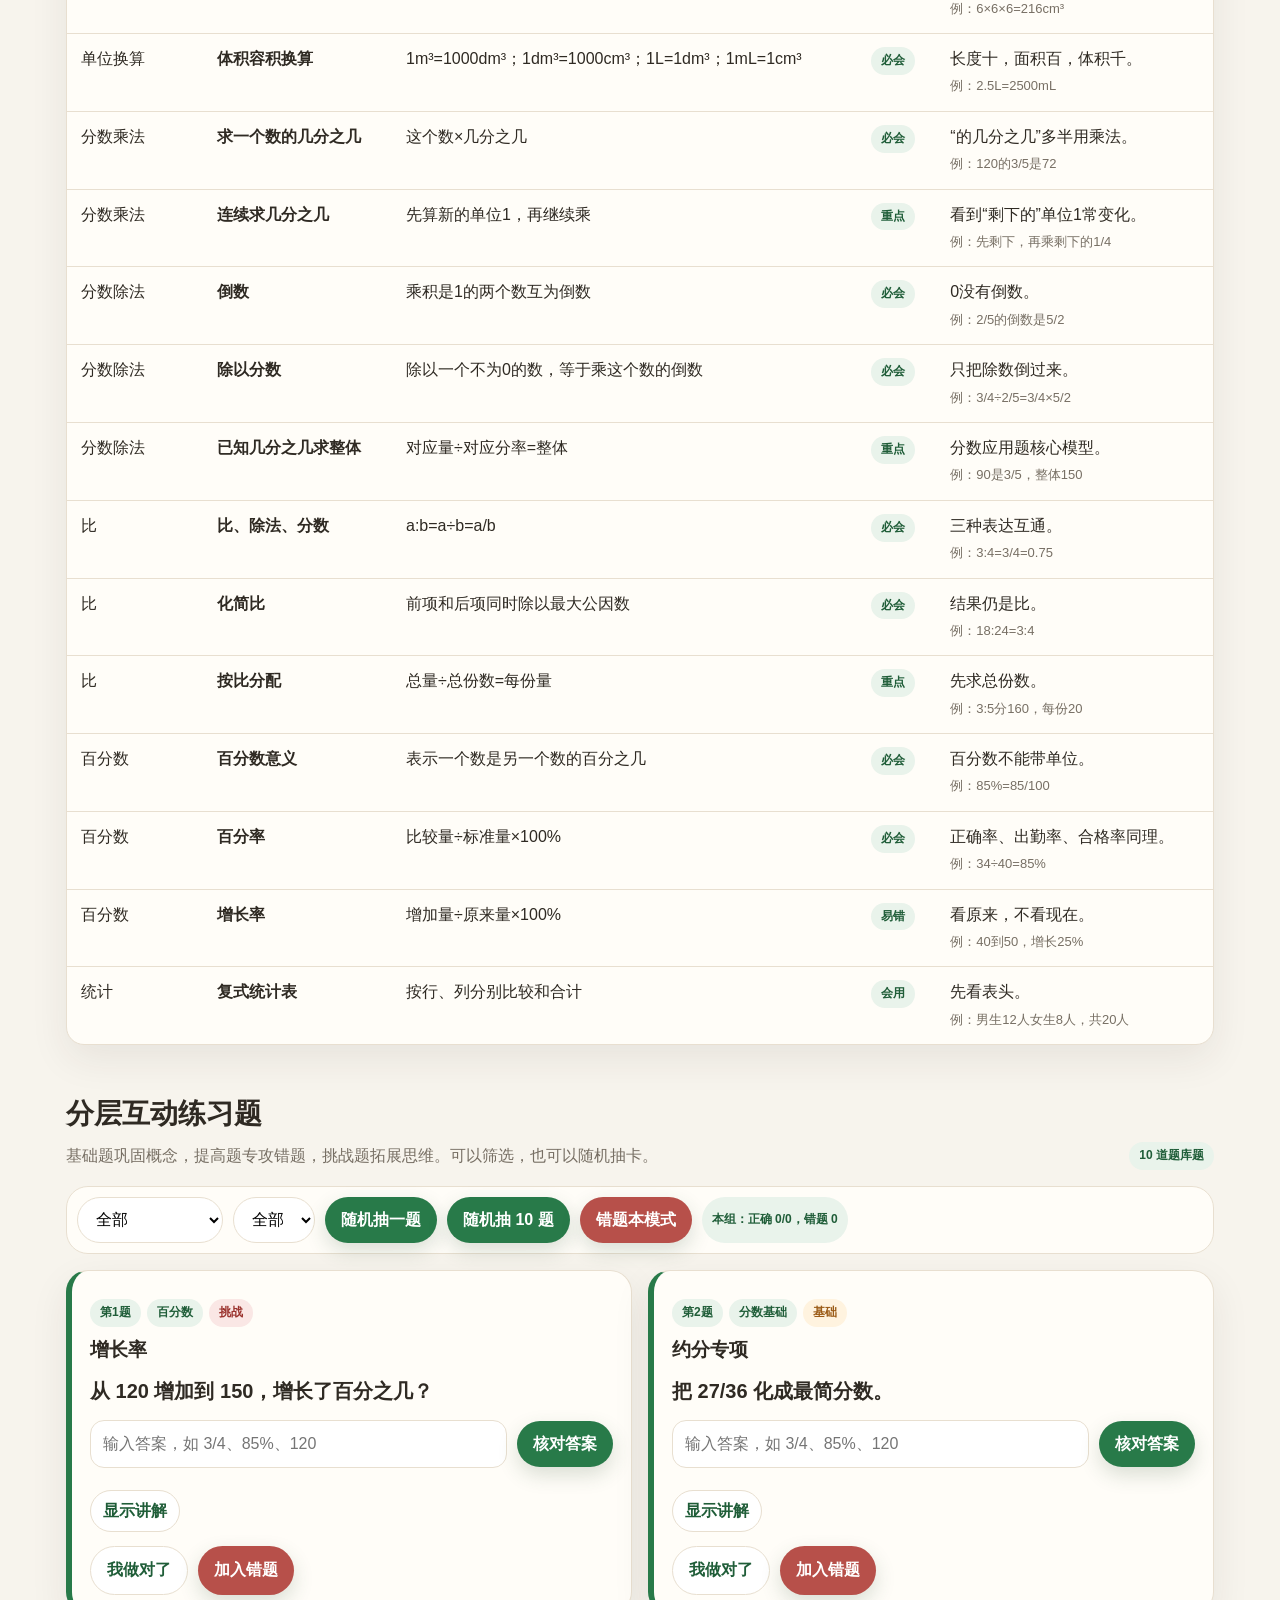
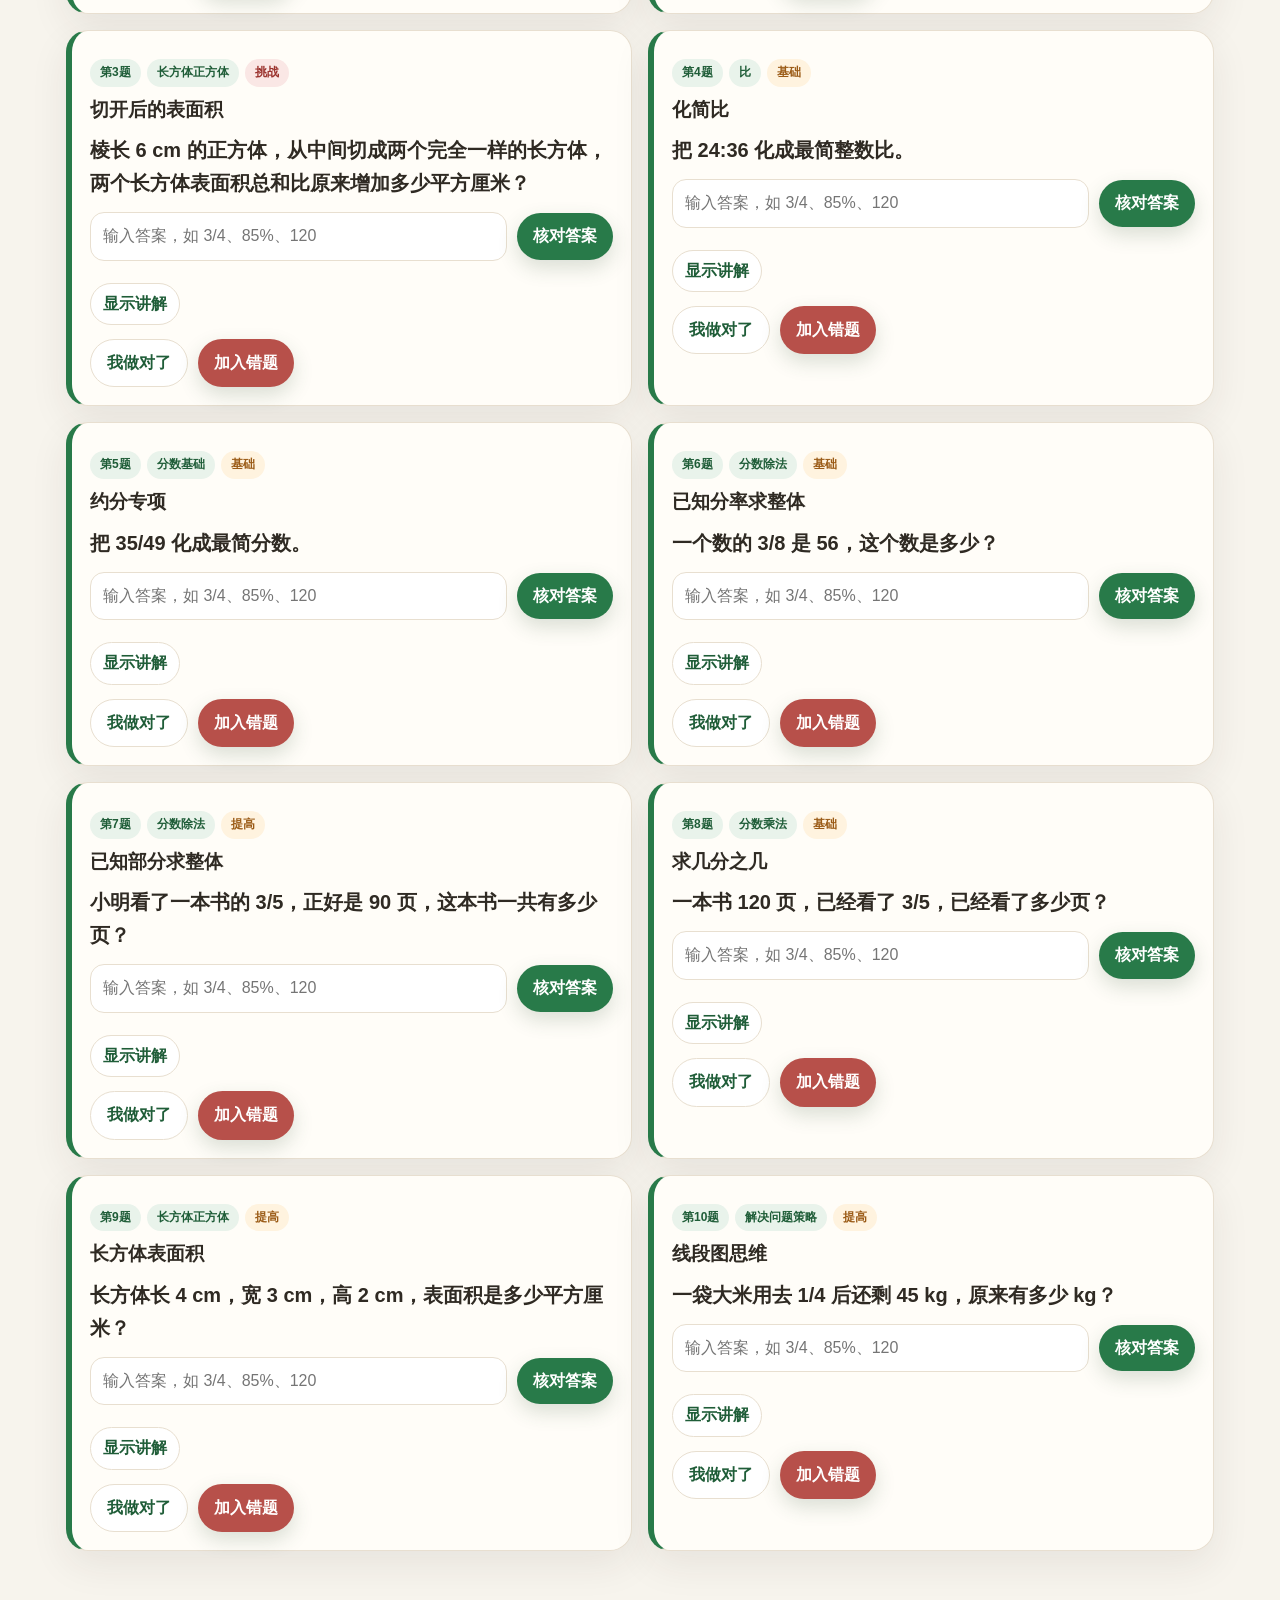
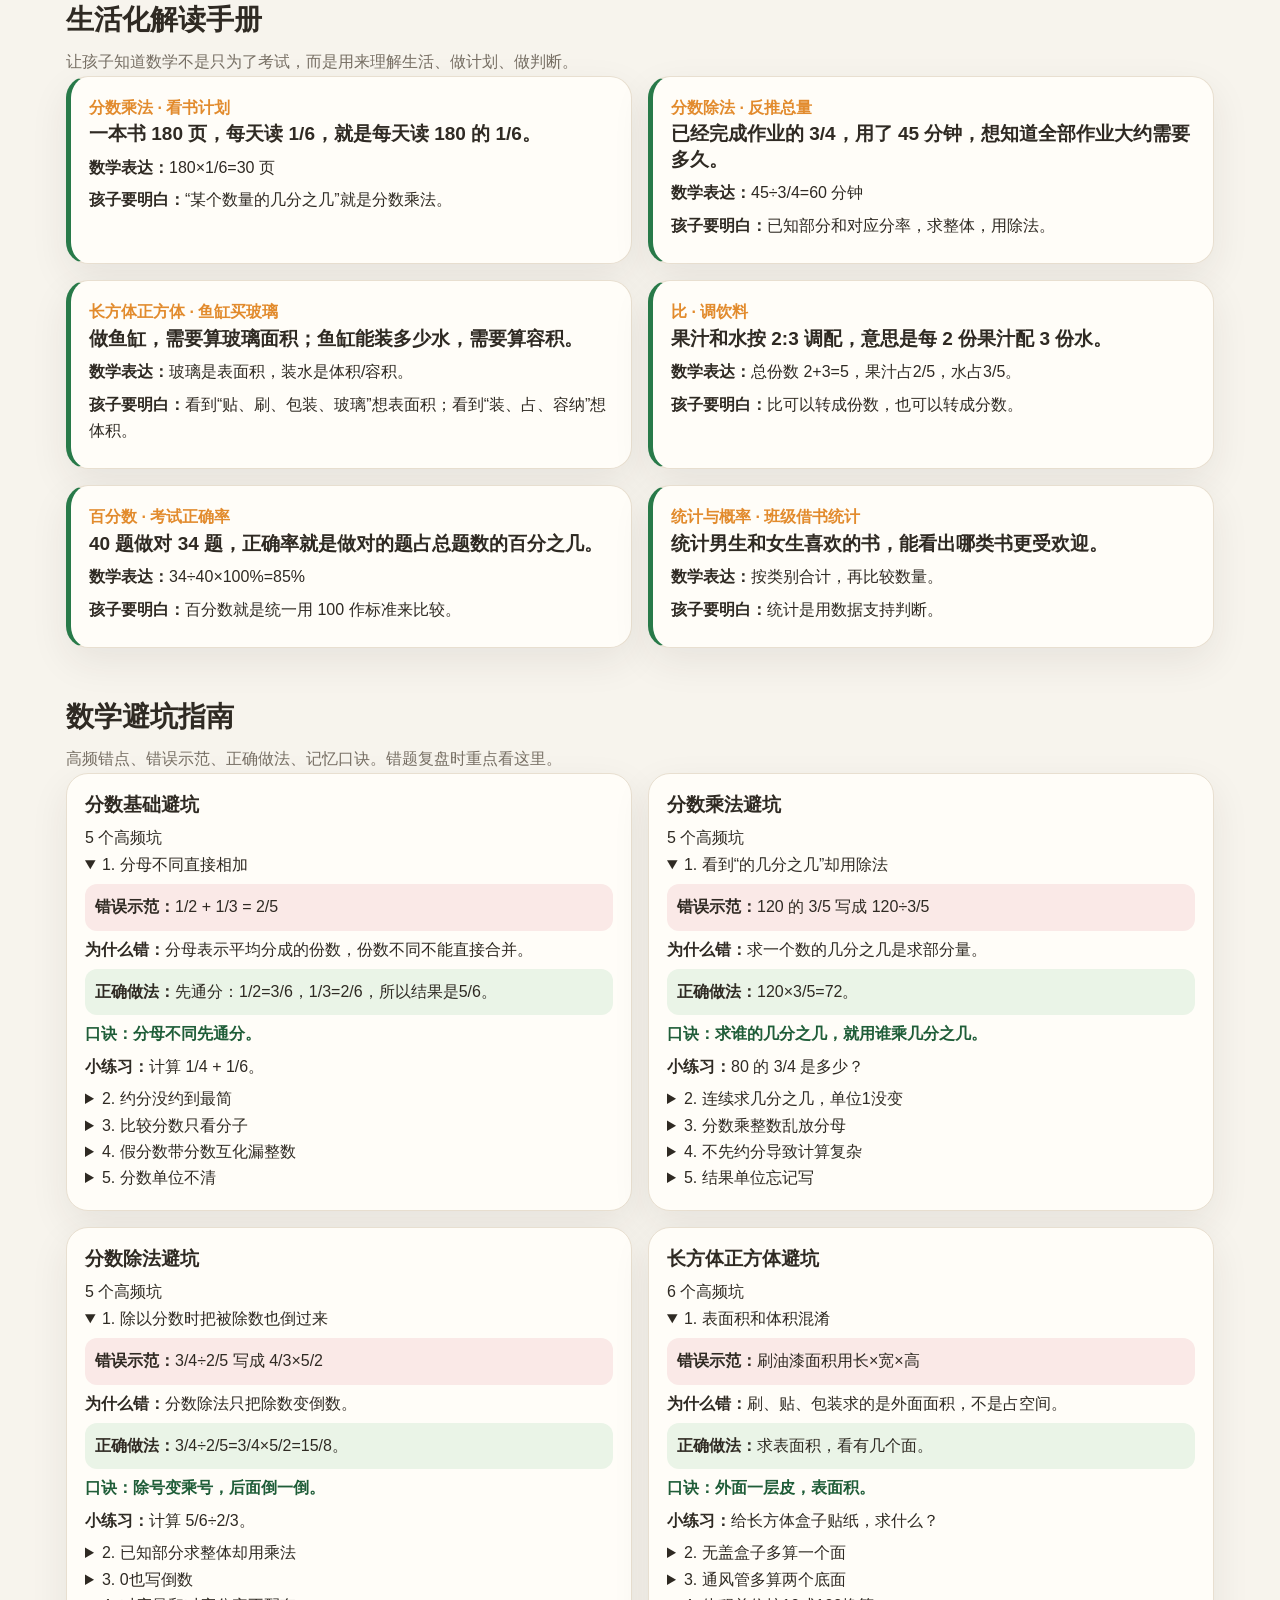
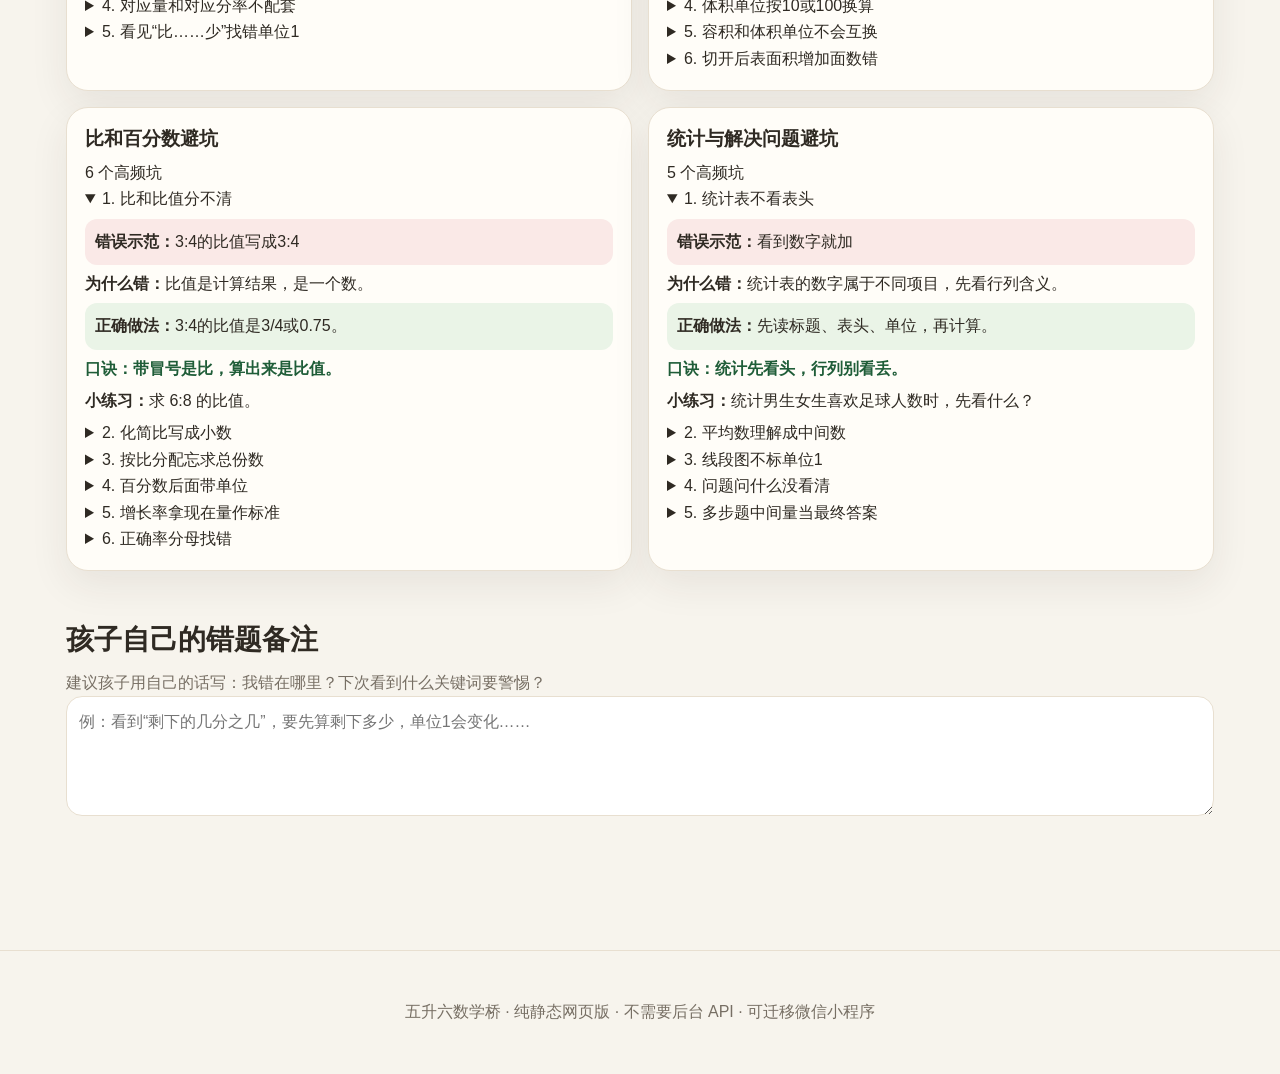
==== commit 8adce280: "feat: load expanded pitfall guide" ====
--- a/web/index.html
+++ b/web/index.html
@@ -5,7 +5,7 @@
   <meta name="viewport" content="width=device-width, initial-scale=1">
   <title>五升六数学桥｜暑期衔接自学工具</title>
   <meta name="description" content="江苏小学数学五升六暑期衔接：知识图谱、公式速查、分层练习、生活化解读、避坑指南。">
-  <link rel="stylesheet" href="css/style.css?v=0.3.1">
+  <link rel="stylesheet" href="css/style.css?v=0.3.2">
 </head>
 <body>
   <header class="app-header">
@@ -114,9 +114,10 @@
 
   <footer class="footer"><p>五升六数学桥 · 纯静态网页版 · 不需要后台 API · 可迁移微信小程序</p></footer>
 
-  <script src="js/data.js?v=0.3.1"></script>
-  <script src="js/storage.js?v=0.3.1"></script>
-  <script src="js/app.js?v=0.3.1"></script>
-  <script src="js/bridge-cleanup.js?v=0.3.1"></script>
+  <script src="js/data.js?v=0.3.2"></script>
+  <script src="js/storage.js?v=0.3.2"></script>
+  <script src="js/app.js?v=0.3.2"></script>
+  <script src="js/bridge-cleanup.js?v=0.3.2"></script>
+  <script src="js/pitfalls-extra.js?v=0.3.2"></script>
 </body>
 </html>
--- a/web/css/style.css
+++ b/web/css/style.css
@@ -1,8 +1,5 @@
 :root{--bg:#f7f4ed;--card:#fffdf8;--ink:#2f2a23;--muted:#776f64;--line:#e8dfd0;--primary:#287a49;--primary-dark:#1f5d38;--accent:#e28b2d;--blue:#2f78a8;--yellow:#d9a622;--red:#bc4d42;--soft:#e9f3eb;--danger:#b7504a;--shadow:0 14px 38px rgba(48,42,32,.08)}
-*{box-sizing:border-box}html{scroll-behavior:smooth}body{margin:0;font-family:-apple-system,BlinkMacSystemFont,'Segoe UI','PingFang SC','Microsoft YaHei',sans-serif;background:radial-gradient(circle at top left,#eef6ea 0,transparent 34rem),var(--bg);color:var(--ink);line-height:1.65}a{color:var(--primary-dark)}button,select,textarea,input{font:inherit}.app-header{padding:38px 18px 24px;background:linear-gradient(135deg,#28513a,#2c8a55);color:white}.header-inner{max-width:1180px;margin:0 auto}.eyebrow{opacity:.86;font-weight:800;letter-spacing:.12em;font-size:13px}.app-header h1{margin:8px 0;font-size:clamp(34px,6vw,58px);line-height:1.05}.subtitle{max-width:850px;margin:0;font-size:18px;opacity:.93}.header-actions{display:flex;flex-wrap:wrap;gap:12px;margin-top:24px}.top-nav{position:sticky;top:0;z-index:50;display:flex;gap:6px;overflow-x:auto;padding:10px max(12px,calc((100vw - 1180px)/2));border-bottom:1px solid var(--line);background:rgba(255,253,248,.94);backdrop-filter:blur(12px)}.top-nav a{white-space:nowrap;padding:8px 12px;border-radius:999px;color:var(--ink);text-decoration:none;font-weight:800;font-size:14px}.top-nav a:hover{background:var(--soft)}main{max-width:1180px;margin:0 auto;padding:22px 16px 80px}.section{margin:28px 0 46px;scroll-margin-top:70px}.section-head{display:flex;justify-content:space-between;align-items:end;gap:18px;margin-bottom:16px}.section h2{margin:0;font-size:28px}.section-desc{margin:6px 0 0;color:var(--muted)}.grid{display:grid;gap:16px}.grid.two{grid-template-columns:repeat(2,minmax(0,1fr))}.grid.three{grid-template-columns:repeat(3,minmax(0,1fr))}.grid.auto{grid-template-columns:repeat(auto-fit,minmax(210px,1fr))}.card{background:var(--card);border:1px solid var(--line);border-radius:22px;padding:18px;box-shadow:var(--shadow)}.card h3{margin:0 0 8px;font-size:19px;line-height:1.35}.card p{margin:6px 0}.small{font-size:13px}.muted{color:var(--muted)}.btn{border:0;border-radius:999px;padding:10px 16px;background:var(--primary);color:white;cursor:pointer;font-weight:900;box-shadow:0 8px 20px rgba(49,84,58,.18);text-decoration:none;display:inline-flex;align-items:center;justify-content:center;min-height:42px}.btn.secondary{background:#fff;color:var(--primary-dark);border:1px solid var(--line);box-shadow:none}.btn.warning{background:var(--danger)}.btn.compact{min-height:34px;padding:7px 12px;margin-top:10px}.badge{display:inline-flex;align-items:center;gap:4px;padding:4px 10px;border-radius:999px;background:var(--soft);color:var(--primary-dark);font-size:12px;font-weight:900}.badge.difficulty{background:#fff3df;color:#9b5b16}.badge.hard{background:#fae7e5;color:#9b332e}.score-badge{min-height:42px}.progress-wrap{display:grid;grid-template-columns:1fr auto;gap:10px;align-items:center}.progress-bar{height:12px;border-radius:999px;background:#e7ddce;overflow:hidden}.progress-bar span{display:block;height:100%;background:linear-gradient(90deg,var(--primary),var(--accent));width:0;transition:width .25s}.stat-card h3{font-size:30px;color:var(--primary-dark)}.timeline{display:grid;gap:12px}.week-card{display:grid;grid-template-columns:70px 1fr;gap:14px;align-items:start}.week-num{width:58px;height:58px;border-radius:18px;display:grid;place-items:center;background:var(--soft);color:var(--primary-dark);font-weight:900}.block-card{position:relative;overflow:hidden;border-top:6px solid var(--primary)}.block-card.blue{border-top-color:var(--blue)}.block-card.yellow{border-top-color:var(--yellow)}.block-card.red{border-top-color:var(--red)}.block-icon{width:44px;height:44px;border-radius:16px;display:grid;place-items:center;background:#f1f7ef;font-size:24px;margin-bottom:10px}.map-grid{display:grid;gap:18px}.map-group{background:rgba(255,255,255,.42);border:1px solid var(--line);border-radius:24px;padding:16px}.map-group>h3{margin:0 0 12px;font-size:22px}.map-group-grid{display:grid;grid-template-columns:repeat(auto-fit,minmax(240px,1fr));gap:14px}.knowledge-card{position:relative;overflow:hidden}.card-tags{display:flex;flex-wrap:wrap;gap:6px;margin:10px 0}.checklist{padding-left:18px;margin:8px 0 12px}.connection{border-left:4px solid var(--accent);padding-left:10px;color:#5a4532}.done-check{display:flex;gap:8px;align-items:center;margin-top:12px;font-weight:800}.table-wrap{overflow-x:auto;border:1px solid var(--line);border-radius:18px;background:var(--card);box-shadow:var(--shadow)}table{width:100%;border-collapse:collapse;min-width:820px}th,td{padding:12px 14px;border-bottom:1px solid var(--line);text-align:left;vertical-align:top}th{background:#f1eadf;font-weight:900}tr:last-child td{border-bottom:0}.filters{position:sticky;top:48px;z-index:20;display:flex;flex-wrap:wrap;gap:10px;margin-bottom:16px;padding:10px;border:1px solid var(--line);border-radius:22px;background:rgba(255,253,248,.96);backdrop-filter:blur(12px)}.filters select{border:1px solid var(--line);border-radius:999px;padding:10px 14px;background:white;min-height:42px}.exercise-card{border-left:6px solid var(--primary)}.exercise-card .question{font-size:20px;font-weight:900;margin:12px 0}.answer-row{display:grid;grid-template-columns:1fr auto;gap:10px;align-items:center;margin:12px 0}.answer-input{width:100%;min-height:44px;border:1px solid var(--line);border-radius:14px;padding:10px 12px;background:white}.feedback{display:none;margin:10px 0;padding:10px 12px;border-radius:14px;font-weight:900}.feedback.ok{display:block;background:#e7f5e7;color:var(--primary-dark)}.feedback.bad{display:block;background:#fae7e5;color:#8c2b25}.answer-box{display:none;margin-top:12px;padding:14px;background:#f5efe4;border-radius:16px}.answer-box.show{display:block}.exercise-actions{display:flex;flex-wrap:wrap;gap:10px;margin-top:14px}.life-card{border-left:5px solid var(--primary)}.life-card .scene{color:var(--accent);font-weight:900}.pitfall-card{border-left:5px solid var(--danger)}.wrong{background:#fae9e7;padding:10px;border-radius:12px}.correct{background:#eaf4e7;padding:10px;border-radius:12px}.tip{font-weight:900;color:var(--primary-dark)}.notes-area{width:100%;min-height:120px;border:1px solid var(--line);border-radius:16px;padding:12px;background:white}.footer{padding:32px 16px;color:var(--muted);text-align:center;border-top:1px solid var(--line)}
+*{box-sizing:border-box}html{scroll-behavior:smooth}body{margin:0;font-family:-apple-system,BlinkMacSystemFont,'Segoe UI','PingFang SC','Microsoft YaHei',sans-serif;background:radial-gradient(circle at top left,#eef6ea 0,transparent 34rem),var(--bg);color:var(--ink);line-height:1.65}a{color:var(--primary-dark)}button,select,textarea,input{font:inherit}.app-header{padding:38px 18px 24px;background:linear-gradient(135deg,#28513a,#2c8a55);color:white}.header-inner{max-width:1180px;margin:0 auto}.eyebrow{opacity:.86;font-weight:800;letter-spacing:.12em;font-size:13px}.app-header h1{margin:8px 0;font-size:clamp(34px,6vw,58px);line-height:1.05}.subtitle{max-width:850px;margin:0;font-size:18px;opacity:.93}.header-actions{display:flex;flex-wrap:wrap;gap:12px;margin-top:24px}.top-nav{position:sticky;top:0;z-index:50;display:flex;gap:6px;overflow-x:auto;padding:10px max(12px,calc((100vw - 1180px)/2));border-bottom:1px solid var(--line);background:rgba(255,253,248,.94);backdrop-filter:blur(12px)}.top-nav a{white-space:nowrap;padding:8px 12px;border-radius:999px;color:var(--ink);text-decoration:none;font-weight:800;font-size:14px}.top-nav a:hover{background:var(--soft)}main{max-width:1180px;margin:0 auto;padding:22px 16px 80px}.section{margin:28px 0 46px;scroll-margin-top:70px}.section-head{display:flex;justify-content:space-between;align-items:end;gap:18px;margin-bottom:16px}.section h2{margin:0;font-size:28px}.section-desc{margin:6px 0 0;color:var(--muted)}.bridge-banner{margin:14px 0 6px;padding:14px 16px;border-left:6px solid var(--accent);border-radius:16px;background:#fff7e8;color:#5a4532;font-weight:900;box-shadow:0 10px 28px rgba(48,42,32,.06)}.grid{display:grid;gap:16px}.grid.two{grid-template-columns:repeat(2,minmax(0,1fr))}.grid.three{grid-template-columns:repeat(3,minmax(0,1fr))}.grid.auto{grid-template-columns:repeat(auto-fit,minmax(210px,1fr))}.card{background:var(--card);border:1px solid var(--line);border-radius:22px;padding:18px;box-shadow:var(--shadow)}.card h3{margin:0 0 8px;font-size:19px;line-height:1.35}.card p{margin:6px 0}.small{font-size:13px}.muted{color:var(--muted)}.btn{border:0;border-radius:999px;padding:10px 16px;background:var(--primary);color:white;cursor:pointer;font-weight:900;box-shadow:0 8px 20px rgba(49,84,58,.18);text-decoration:none;display:inline-flex;align-items:center;justify-content:center;min-height:42px}.btn.secondary{background:#fff;color:var(--primary-dark);border:1px solid var(--line);box-shadow:none}.btn.warning{background:var(--danger)}.btn.compact{min-height:34px;padding:7px 12px;margin-top:10px}.badge{display:inline-flex;align-items:center;gap:4px;padding:4px 10px;border-radius:999px;background:var(--soft);color:var(--primary-dark);font-size:12px;font-weight:900}.badge.difficulty{background:#fff3df;color:#9b5b16}.badge.hard{background:#fae7e5;color:#9b332e}.score-badge{min-height:42px}.progress-wrap{display:grid;grid-template-columns:1fr auto;gap:10px;align-items:center}.progress-bar{height:12px;border-radius:999px;background:#e7ddce;overflow:hidden}.progress-bar span{display:block;height:100%;background:linear-gradient(90deg,var(--primary),var(--accent));width:0;transition:width .25s}.stat-card h3{font-size:30px;color:var(--primary-dark)}.timeline{display:grid;gap:12px}.week-card{display:grid;grid-template-columns:70px 1fr;gap:14px;align-items:start}.week-num{width:58px;height:58px;border-radius:18px;display:grid;place-items:center;background:var(--soft);color:var(--primary-dark);font-weight:900}.block-card{position:relative;overflow:hidden;border-top:6px solid var(--primary)}.block-card.blue{border-top-color:var(--blue)}.block-card.yellow{border-top-color:var(--yellow)}.block-card.red{border-top-color:var(--red)}.block-icon{width:44px;height:44px;border-radius:16px;display:grid;place-items:center;background:#f1f7ef;font-size:24px;margin-bottom:10px}.map-grid{display:grid;gap:18px}.map-group{background:rgba(255,255,255,.42);border:1px solid var(--line);border-radius:24px;padding:16px}.map-group>h3{margin:0 0 12px;font-size:22px}.map-group-grid{display:grid;grid-template-columns:repeat(auto-fit,minmax(240px,1fr));gap:14px}.knowledge-card{position:relative;overflow:hidden}.card-tags{display:flex;flex-wrap:wrap;gap:6px;margin:10px 0}.checklist{padding-left:18px;margin:8px 0 12px}.connection{border-left:4px solid var(--accent);padding-left:10px;color:#5a4532}.done-check{display:flex;gap:8px;align-items:center;margin-top:12px;font-weight:800}.table-wrap{overflow-x:auto;border:1px solid var(--line);border-radius:18px;background:var(--card);box-shadow:var(--shadow)}table{width:100%;border-collapse:collapse;min-width:820px}th,td{padding:12px 14px;border-bottom:1px solid var(--line);text-align:left;vertical-align:top}th{background:#f1eadf;font-weight:900}tr:last-child td{border-bottom:0}.filters{position:sticky;top:48px;z-index:20;display:flex;flex-wrap:wrap;gap:10px;margin-bottom:16px;padding:10px;border:1px solid var(--line);border-radius:22px;background:rgba(255,253,248,.96);backdrop-filter:blur(12px)}.filters select{border:1px solid var(--line);border-radius:999px;padding:10px 14px;background:white;min-height:42px}.exercise-card{border-left:6px solid var(--primary)}.exercise-card .question{font-size:20px;font-weight:900;margin:12px 0}.answer-row{display:grid;grid-template-columns:1fr auto;gap:10px;align-items:center;margin:12px 0}.answer-input{width:100%;min-height:44px;border:1px solid var(--line);border-radius:14px;padding:10px 12px;background:white}.feedback{display:none;margin:10px 0;padding:10px 12px;border-radius:14px;font-weight:900}.feedback.ok{display:block;background:#e7f5e7;color:var(--primary-dark)}.feedback.bad{display:block;background:#fae7e5;color:#8c2b25}.answer-box{display:none;margin-top:12px;padding:14px;background:#f5efe4;border-radius:16px}.answer-box.show{display:block}.exercise-actions{display:flex;flex-wrap:wrap;gap:10px;margin-top:14px}.life-card{border-left:5px solid var(--primary)}.life-card .scene{color:var(--accent);font-weight:900}.pitfall-card{border-left:5px solid var(--danger)}.wrong{background:#fae9e7;padding:10px;border-radius:12px}.correct{background:#eaf4e7;padding:10px;border-radius:12px}.tip{font-weight:900;color:var(--primary-dark)}.notes-area{width:100%;min-height:120px;border:1px solid var(--line);border-radius:16px;padding:12px;background:white}.footer{padding:32px 16px;color:var(--muted);text-align:center;border-top:1px solid var(--line)}
 @media(max-width:860px){.grid.two,.grid.three{grid-template-columns:1fr}.section-head{display:block}.app-header{padding:28px 16px 20px}.app-header h1{font-size:34px}.subtitle{font-size:15px}main{padding:14px 12px 82px}.section{margin:22px 0 34px}.section h2{font-size:24px}.card{border-radius:20px;padding:16px}.week-card{grid-template-columns:52px 1fr}.week-num{width:46px;height:46px;border-radius:14px;font-size:13px}.top-nav{bottom:0;top:auto;position:fixed;width:100%;padding:8px 10px 12px;border-top:1px solid var(--line);border-bottom:0;box-shadow:0 -8px 24px rgba(0,0,0,.08)}.top-nav a{font-size:13px;padding:8px 10px;background:#fff}.filters{top:0;border-radius:18px;margin-left:-2px;margin-right:-2px}.filters select,.filters .btn,.filters .badge{flex:1 1 auto}.answer-row{grid-template-columns:1fr}.answer-row .btn{width:100%}.exercise-card .question{font-size:18px}table{min-width:760px}}
 @media(max-width:420px){.header-actions .btn{width:100%}.progress-wrap{grid-template-columns:1fr}.map-group{padding:12px}.map-group-grid{grid-template-columns:1fr}.card-tags .badge{font-size:11px}}
 @media print{.top-nav,.header-actions,.filters,.exercise-actions,#randomBtn,#resetBtn{display:none!important}body{background:white}.card{box-shadow:none;break-inside:avoid}}
-#bridge .section-desc::after{content:'暑假目标不是提前学完整本六上，而是补齐分数乘法、长方体正方体、分数除法、比、百分数这条知识桥。';display:block;margin:14px 0 6px;padding:14px 16px;border-left:6px solid var(--accent);border-radius:16px;background:#fff7e8;color:#5a4532;font-weight:900;box-shadow:0 10px 28px rgba(48,42,32,.06)}
-#bridgeCards>.card:not(.block-card){display:none}
-#bridgeCards{margin-top:18px}
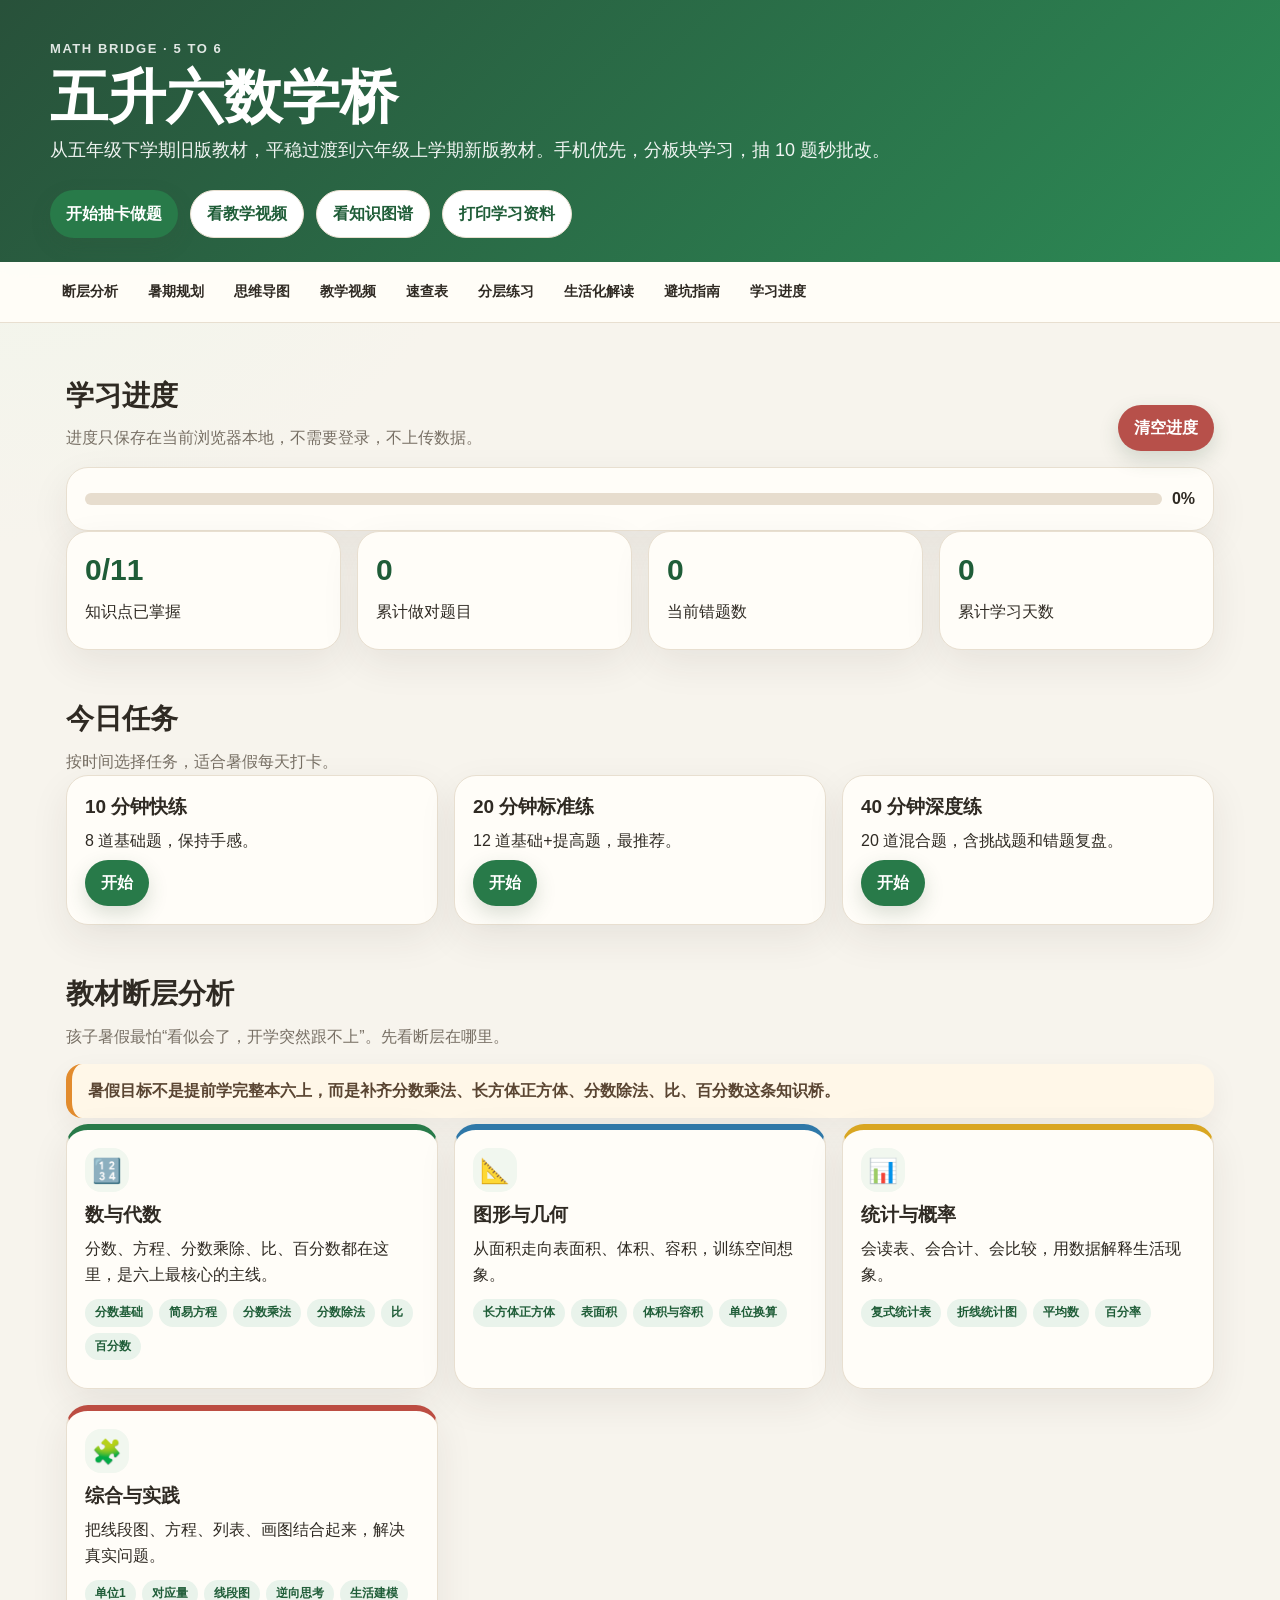
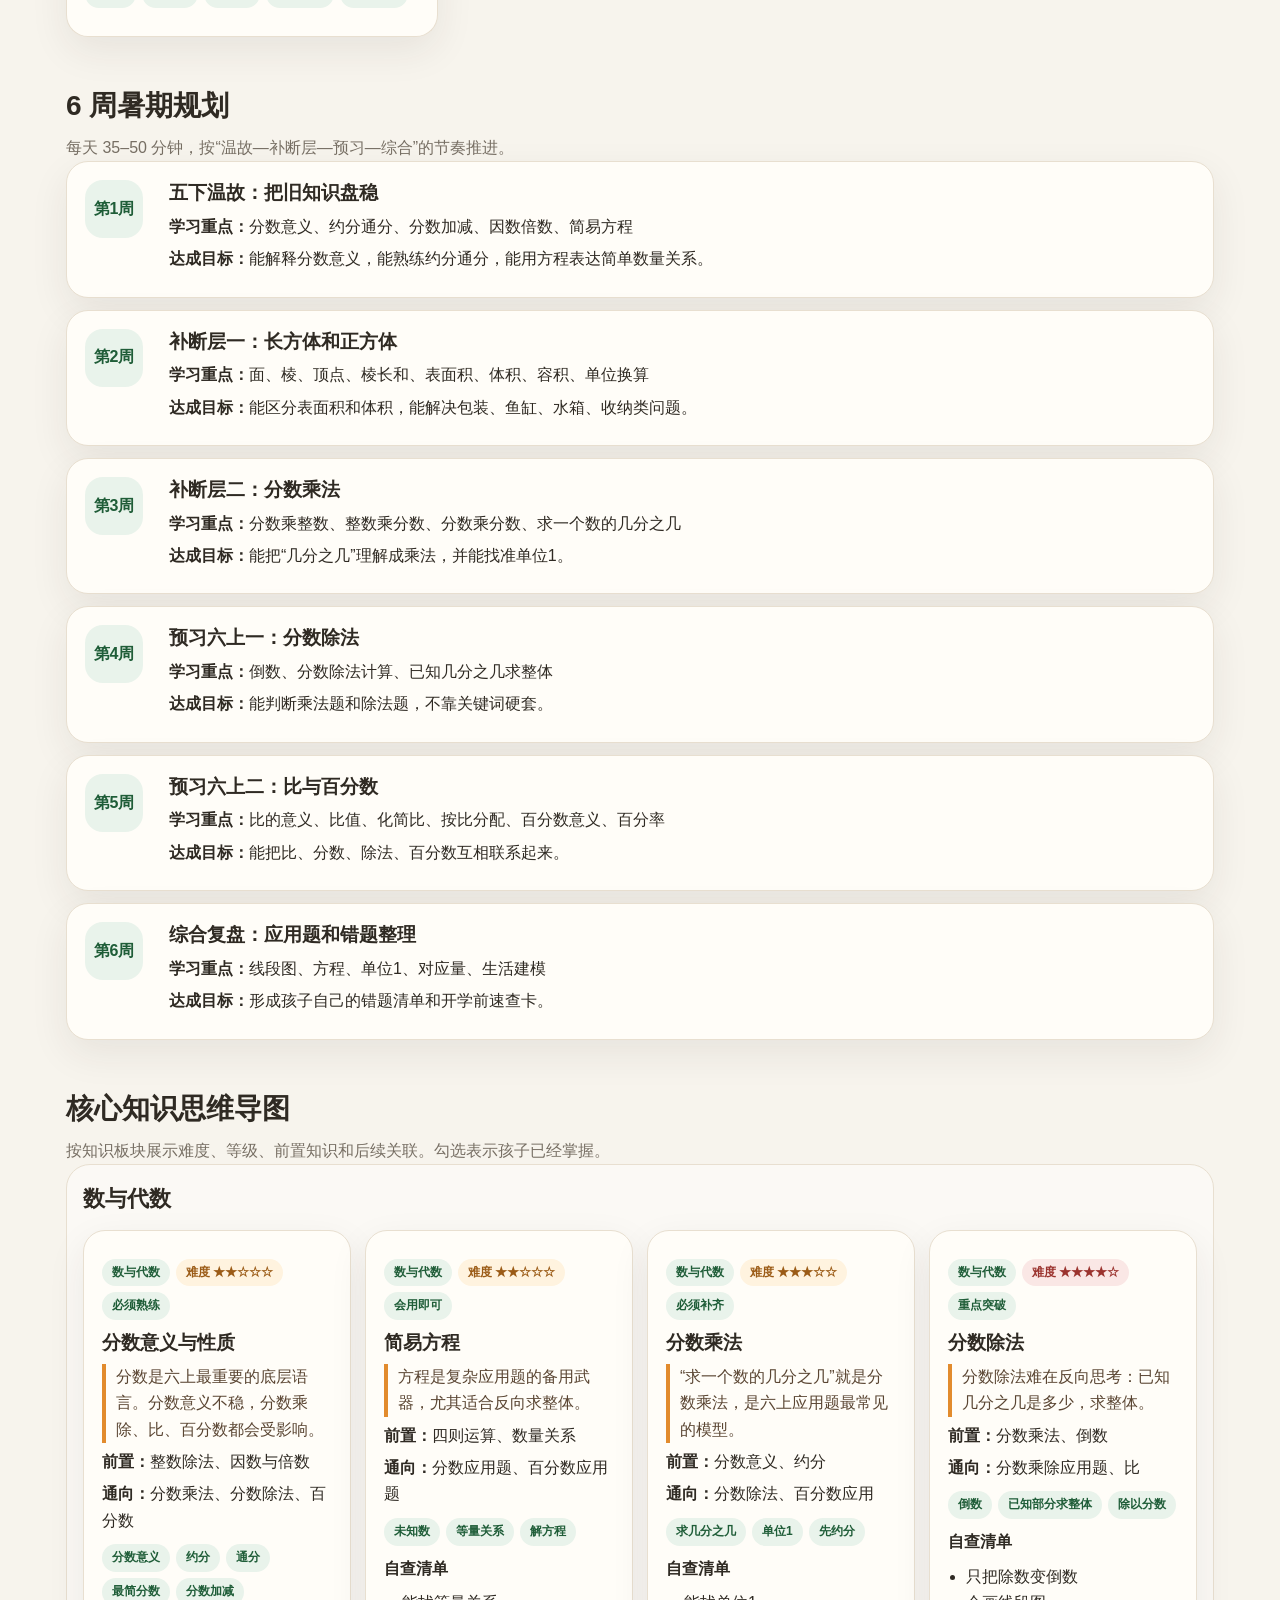
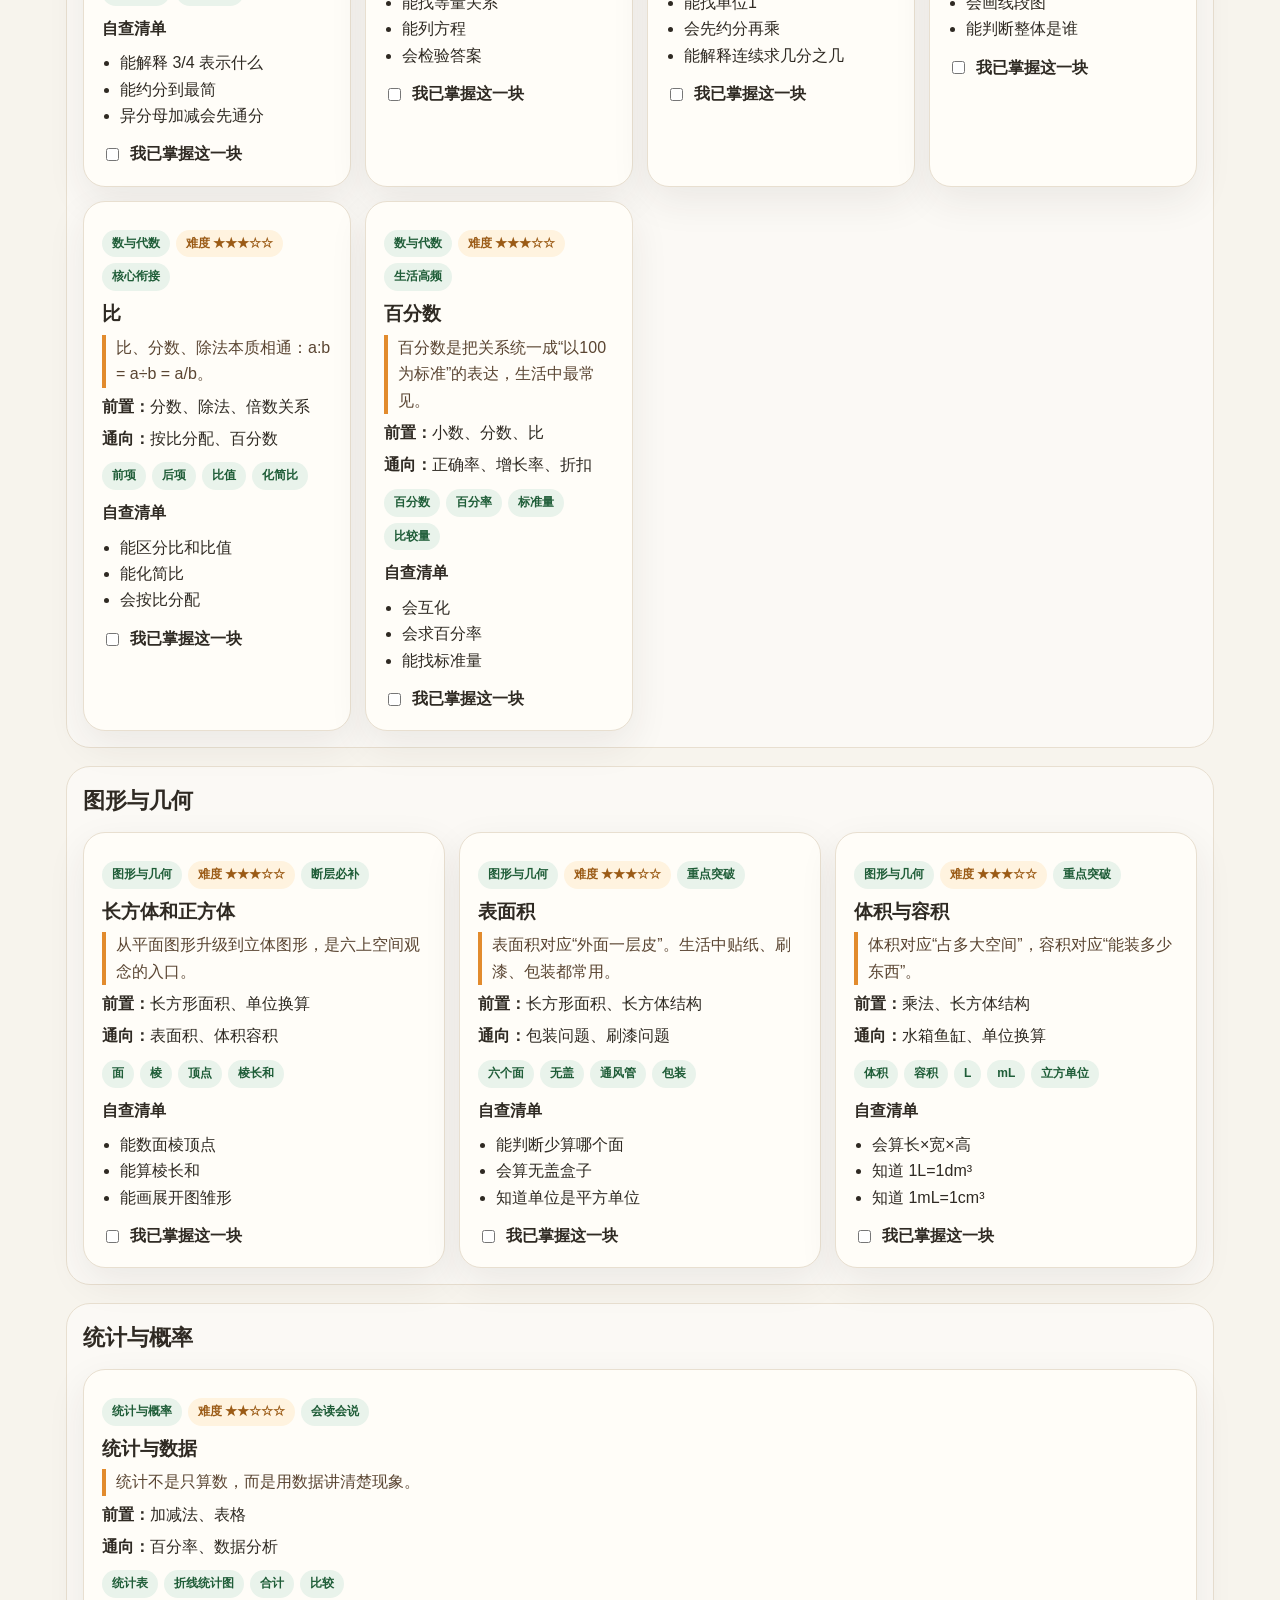
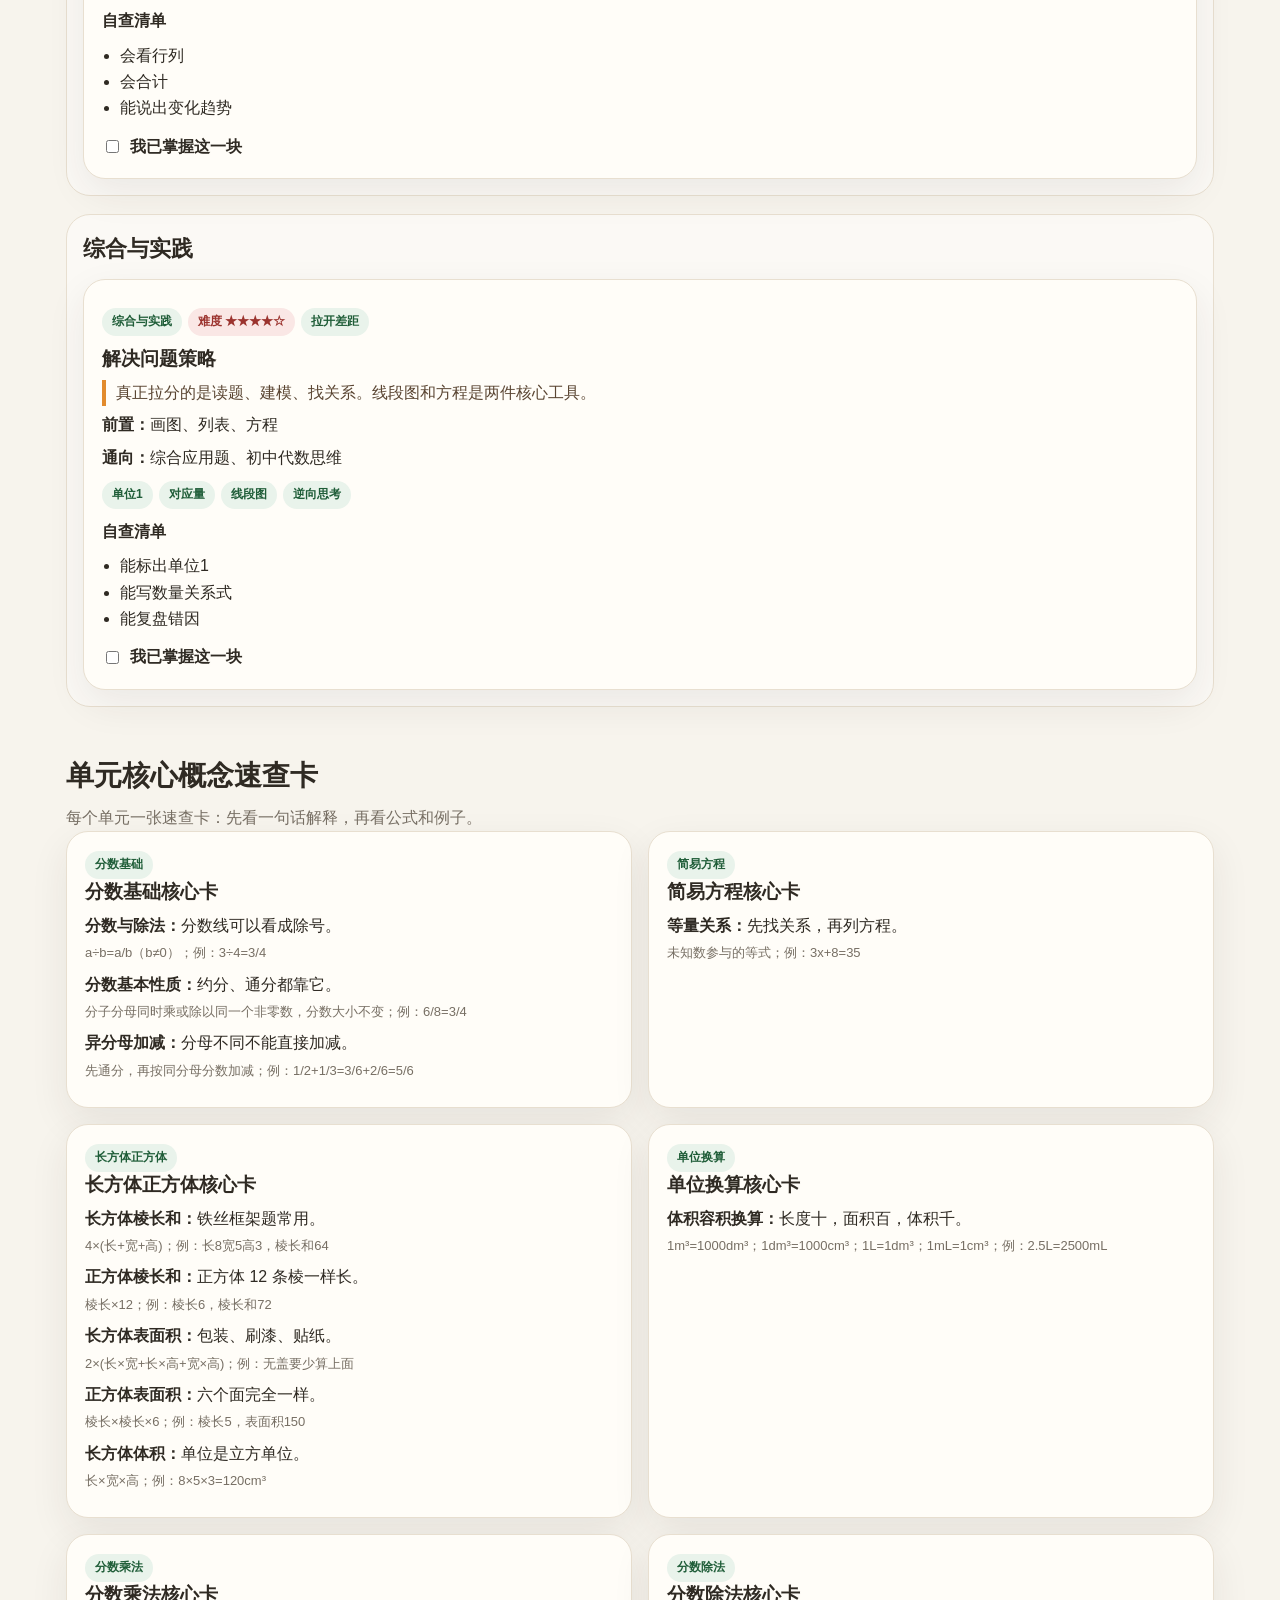
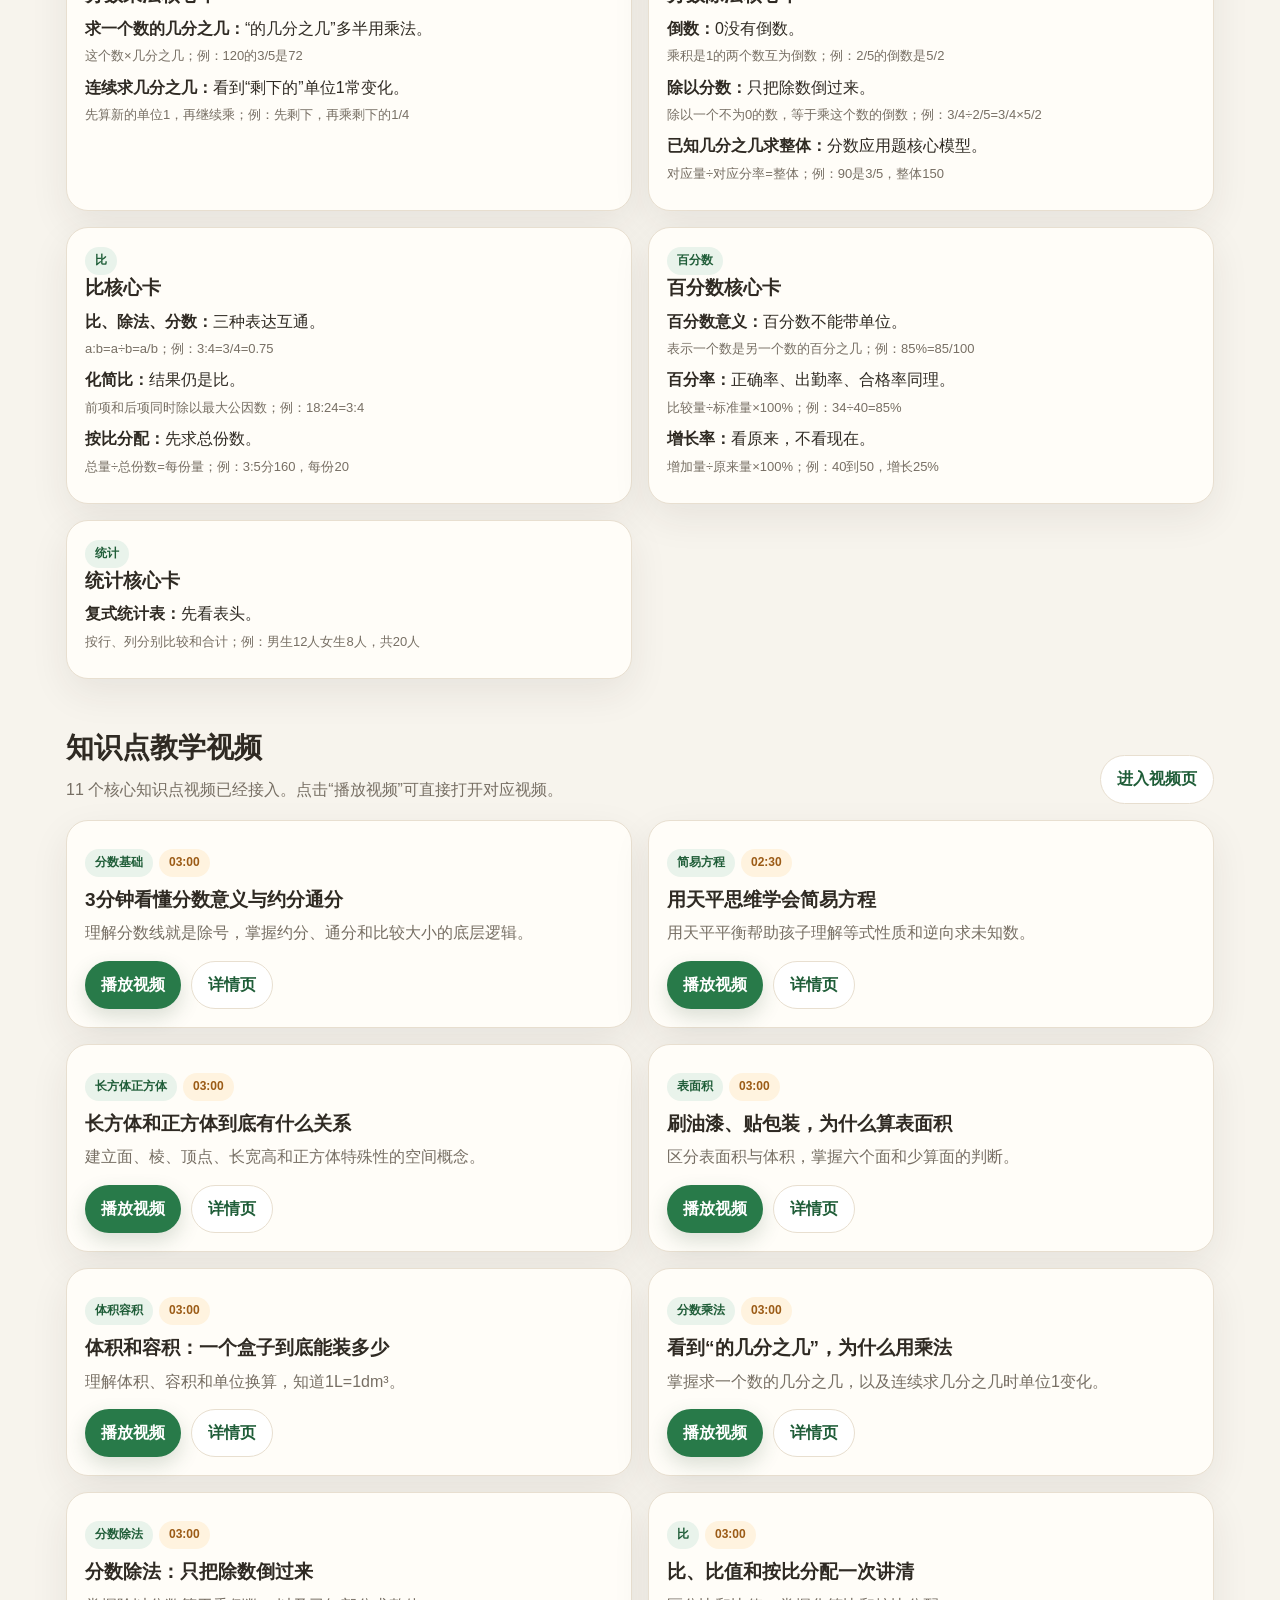
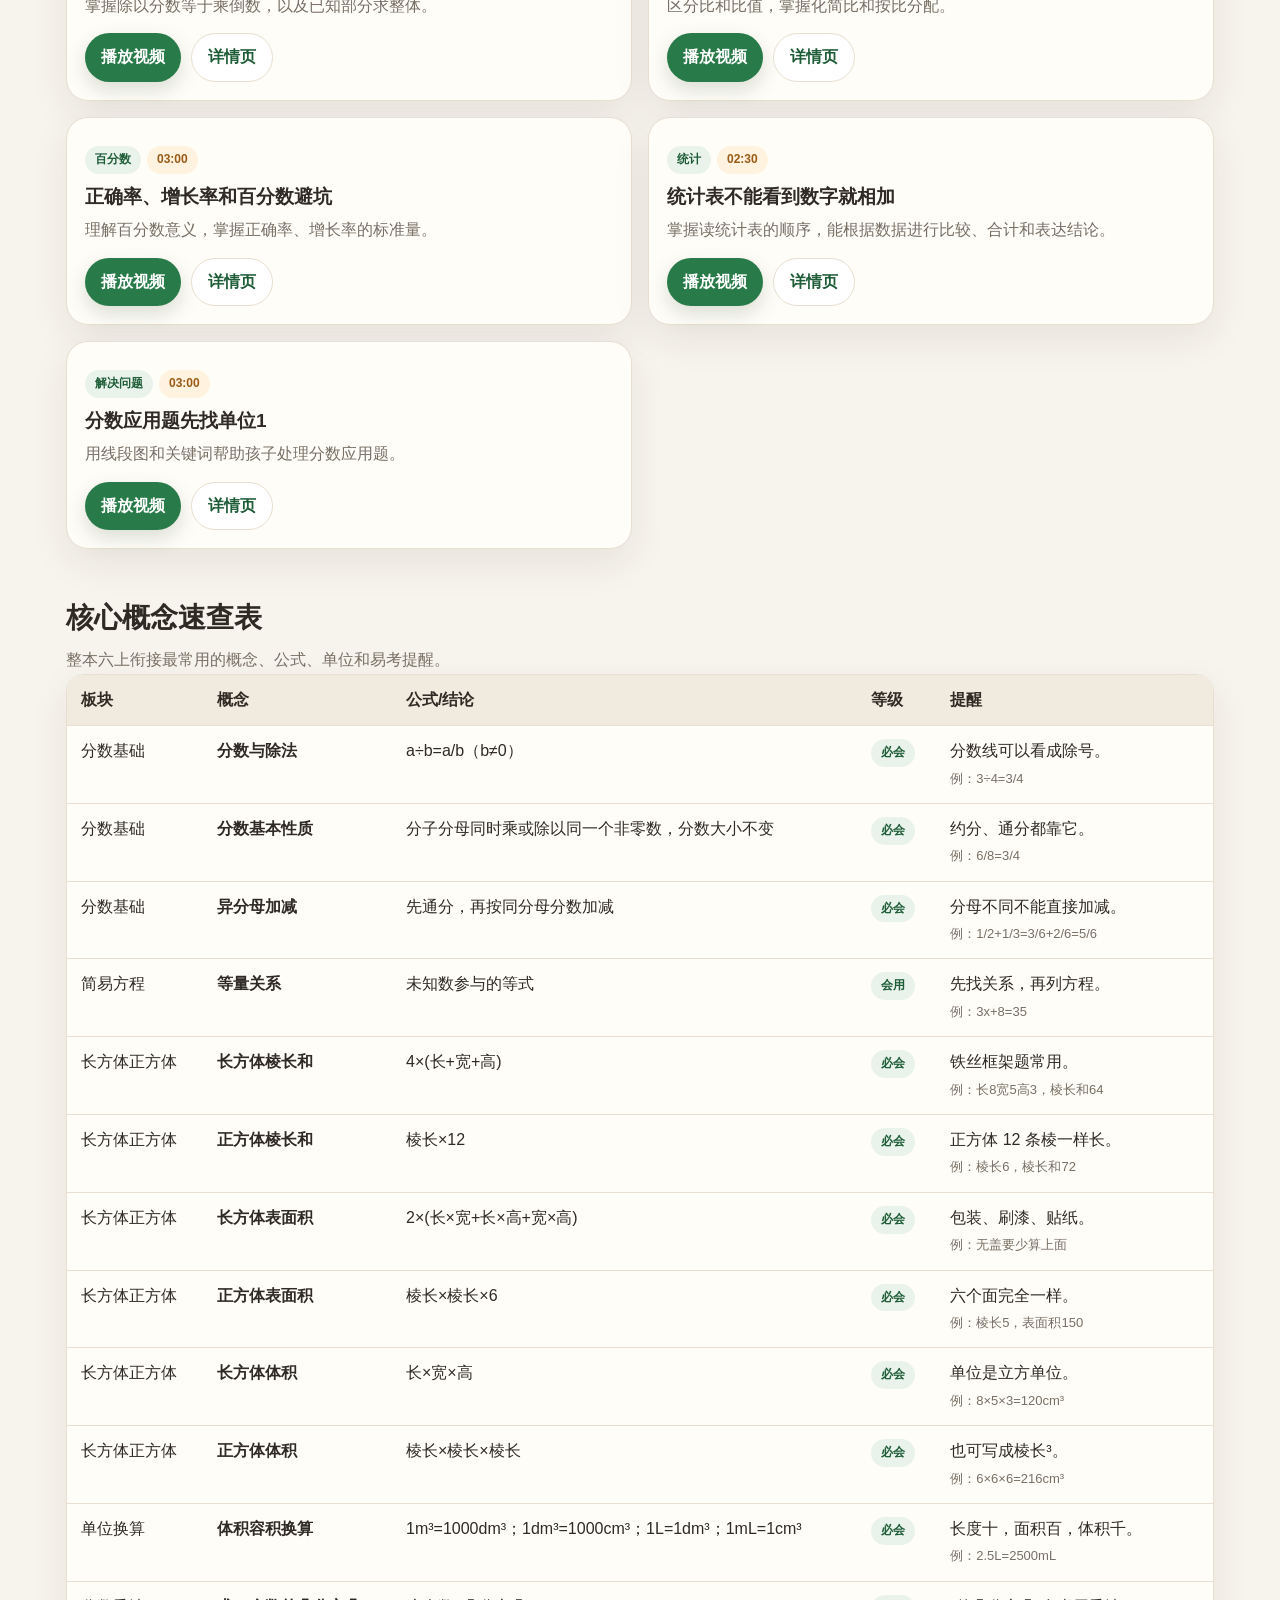
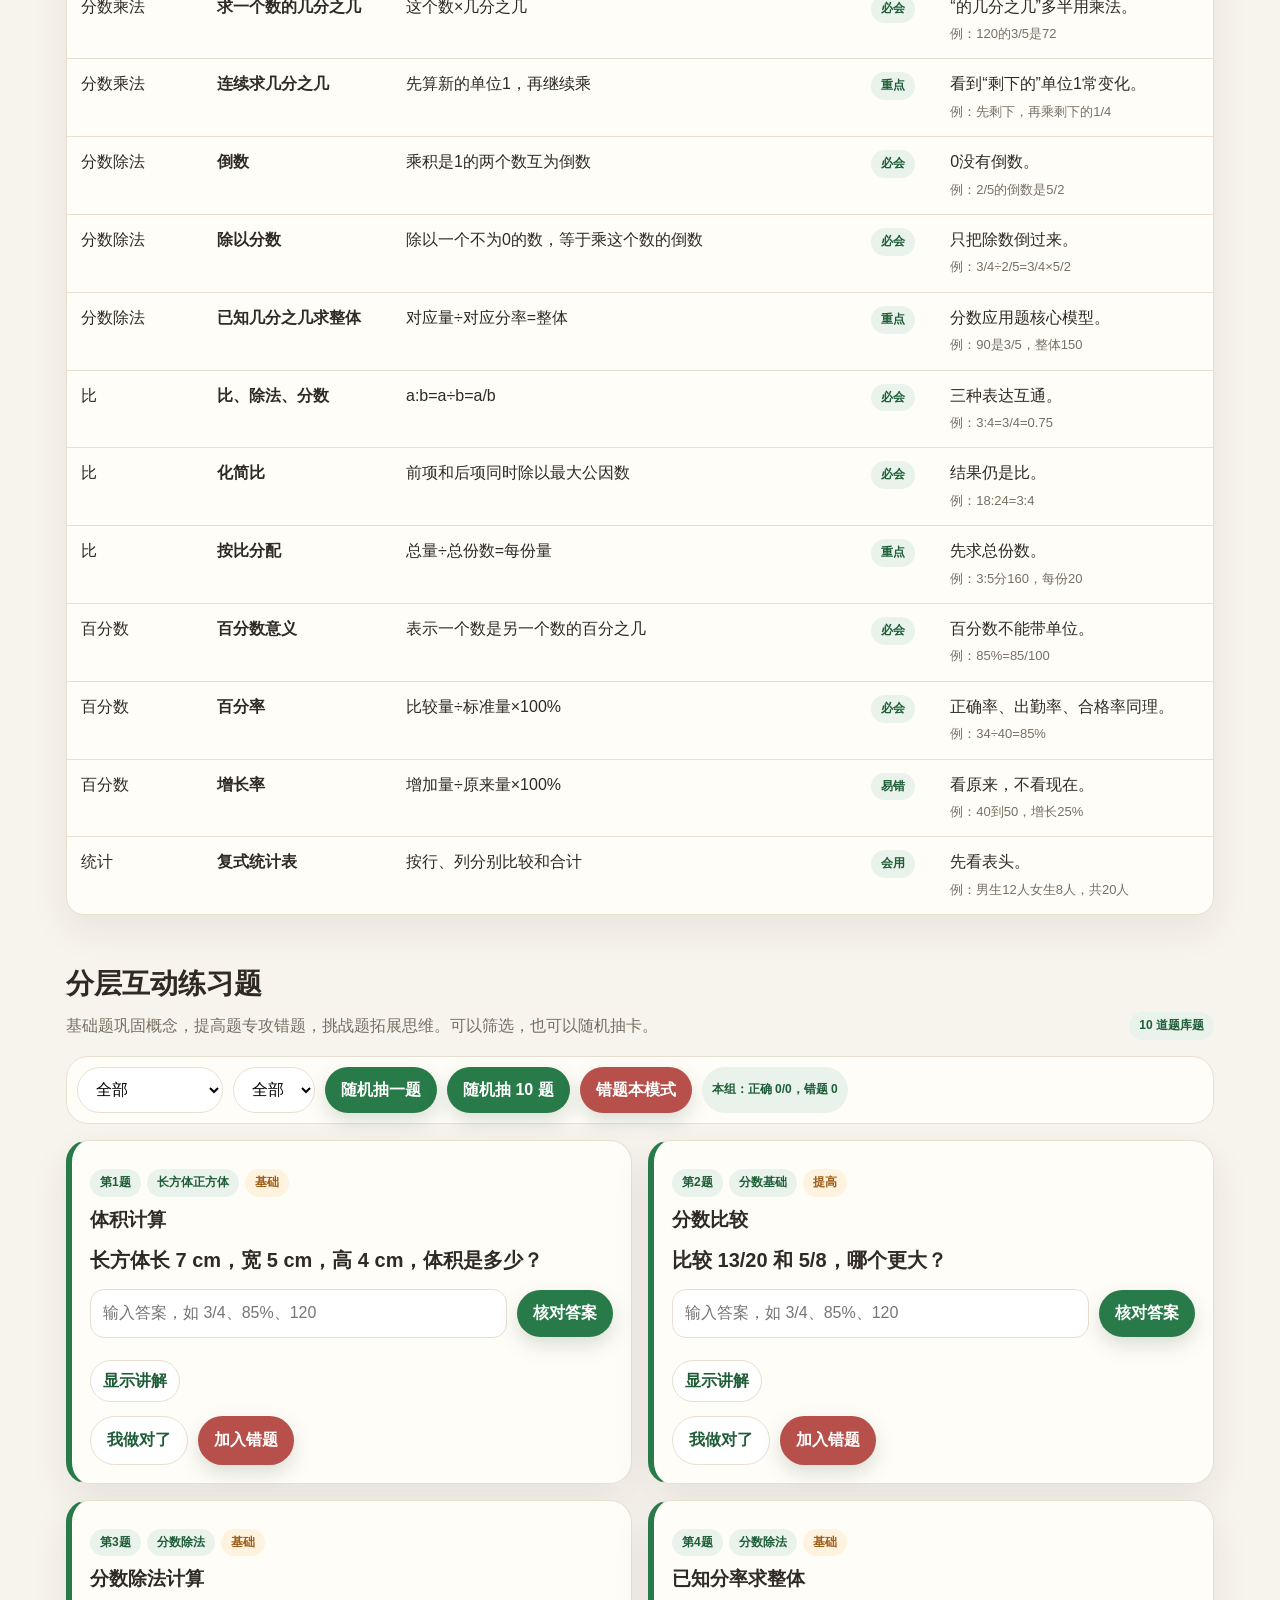
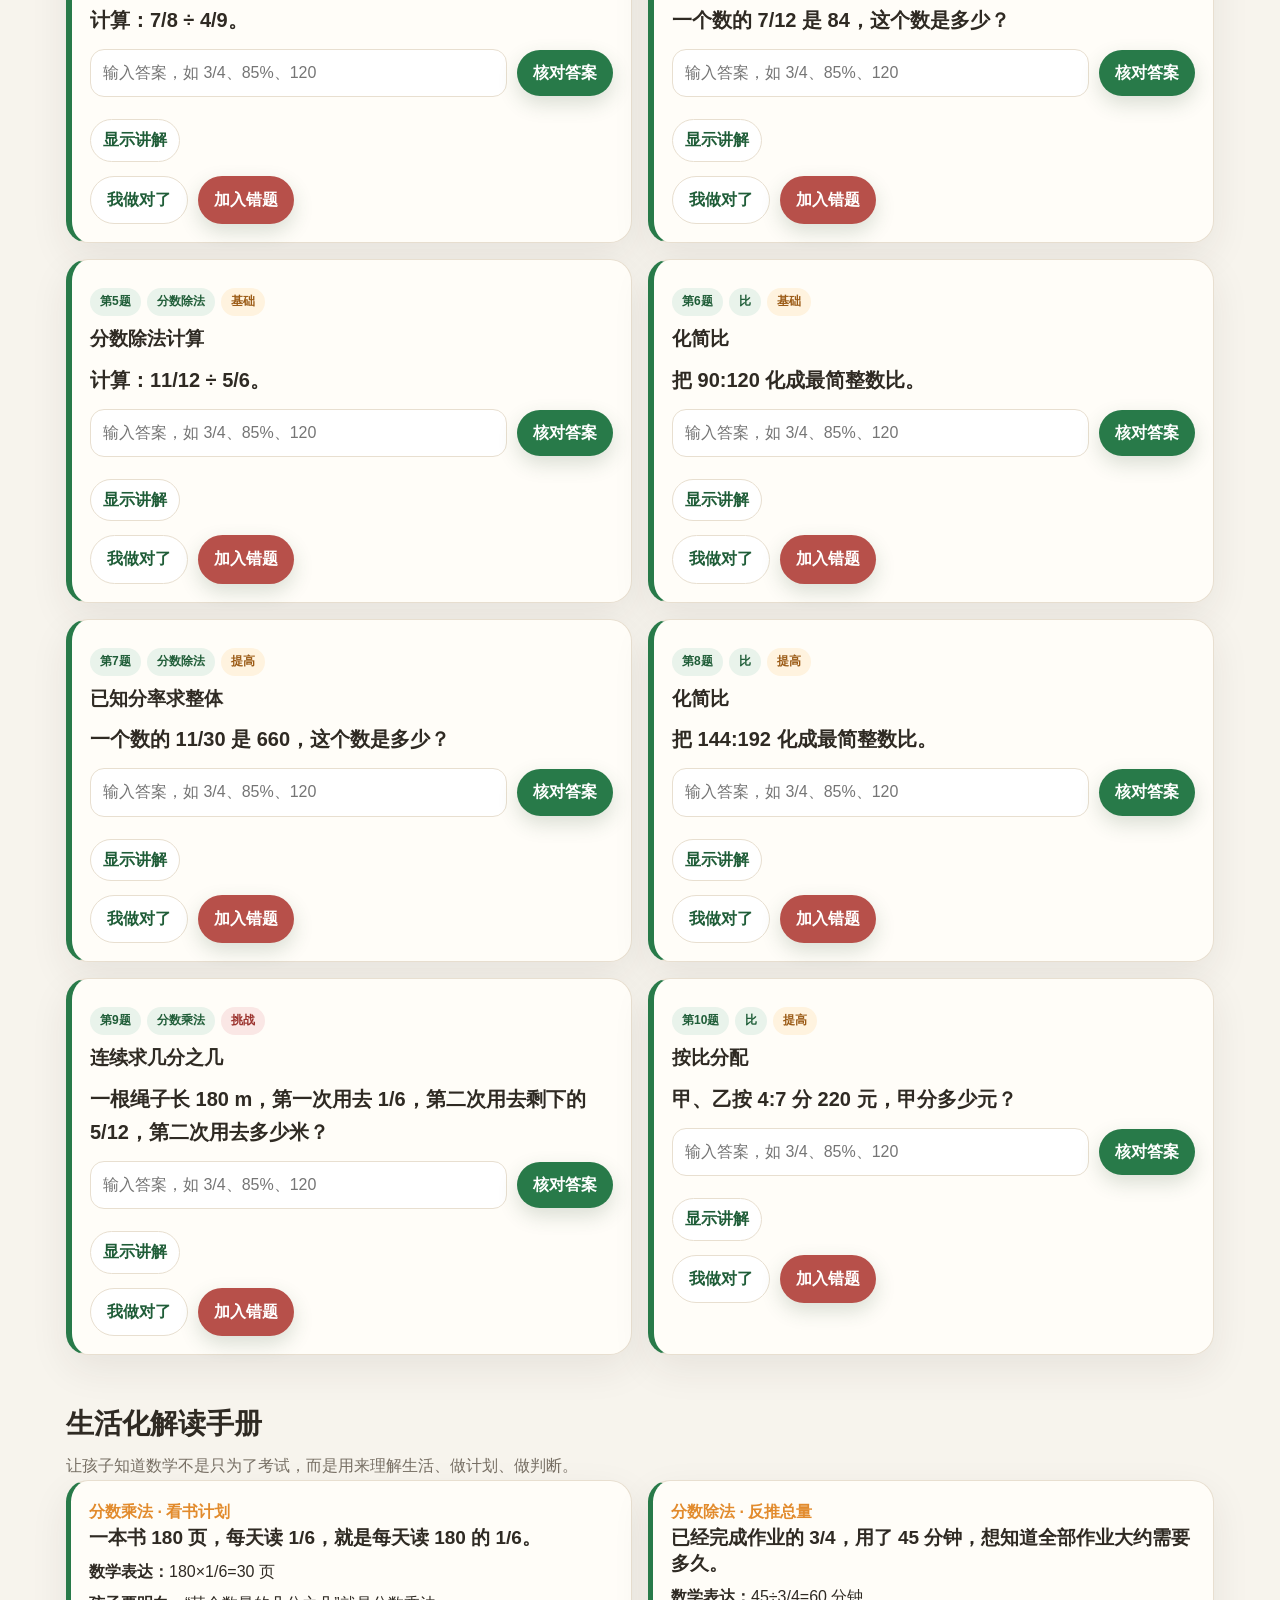
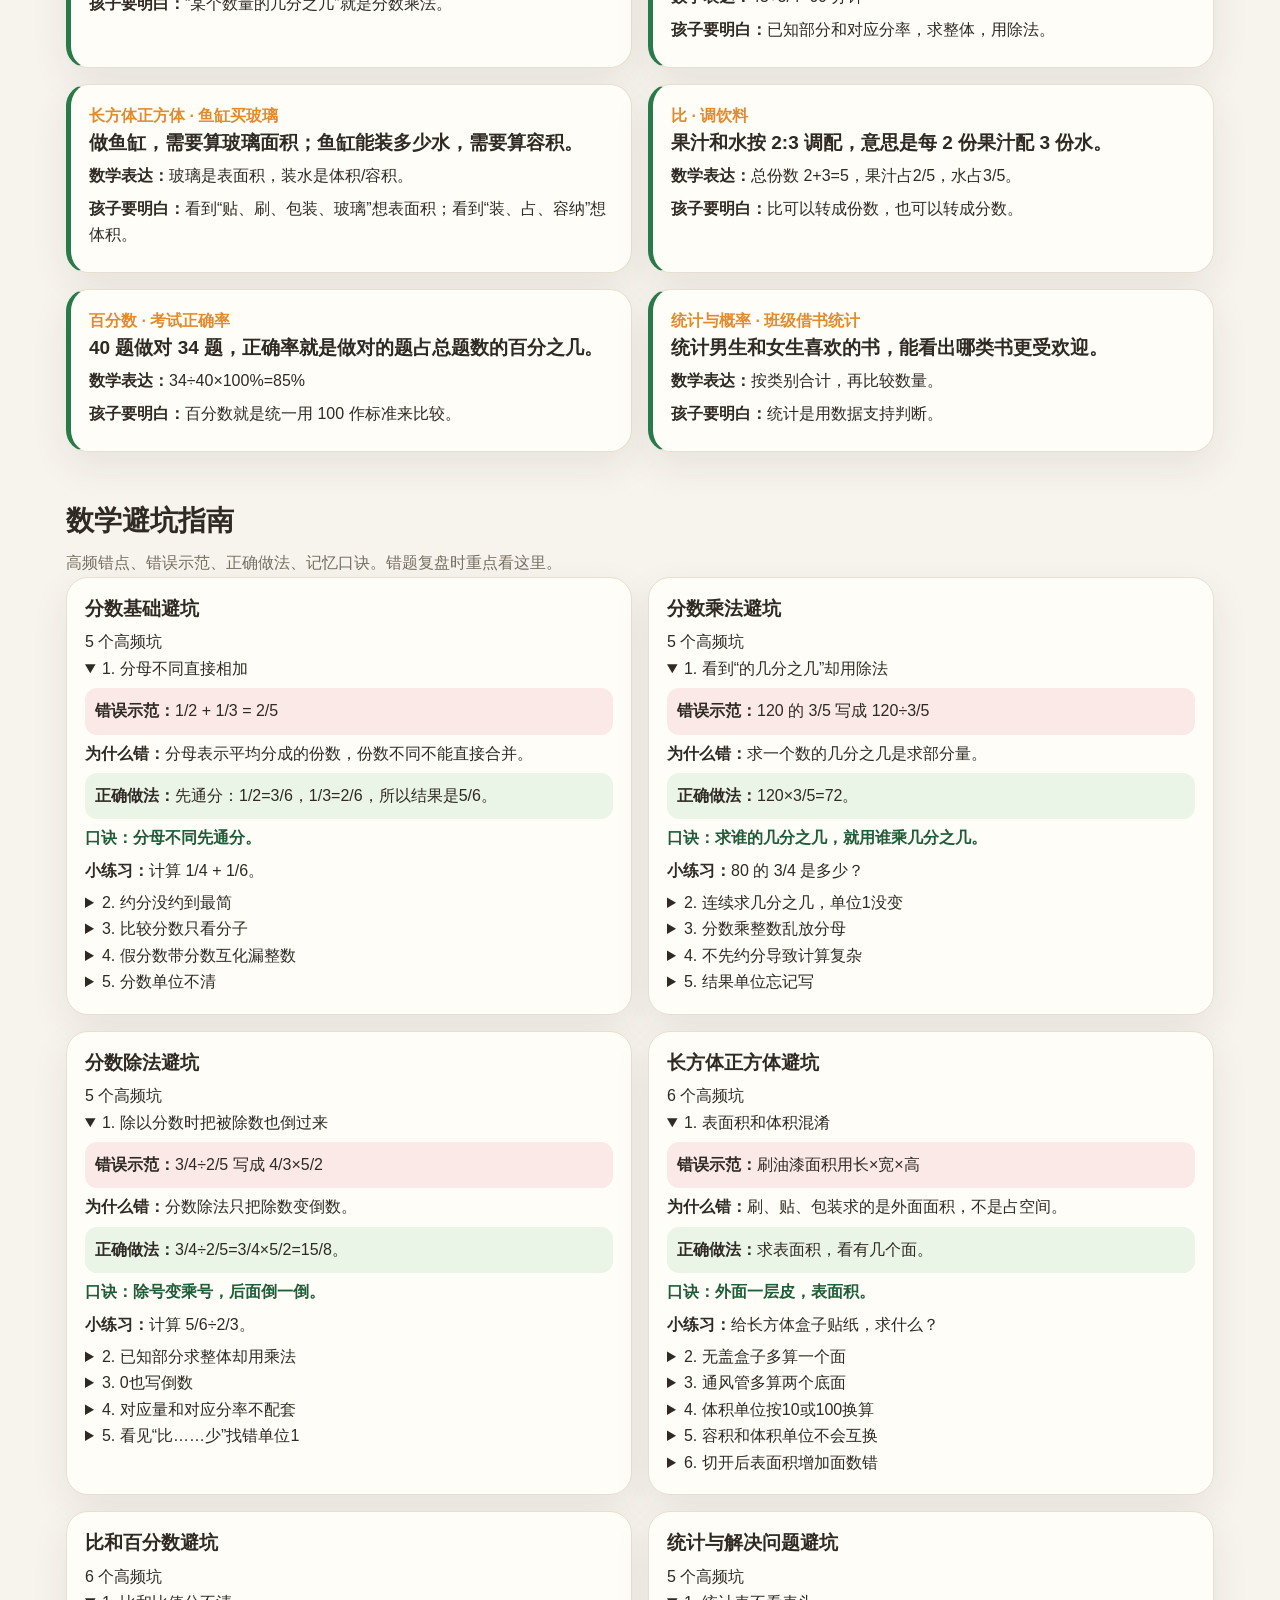
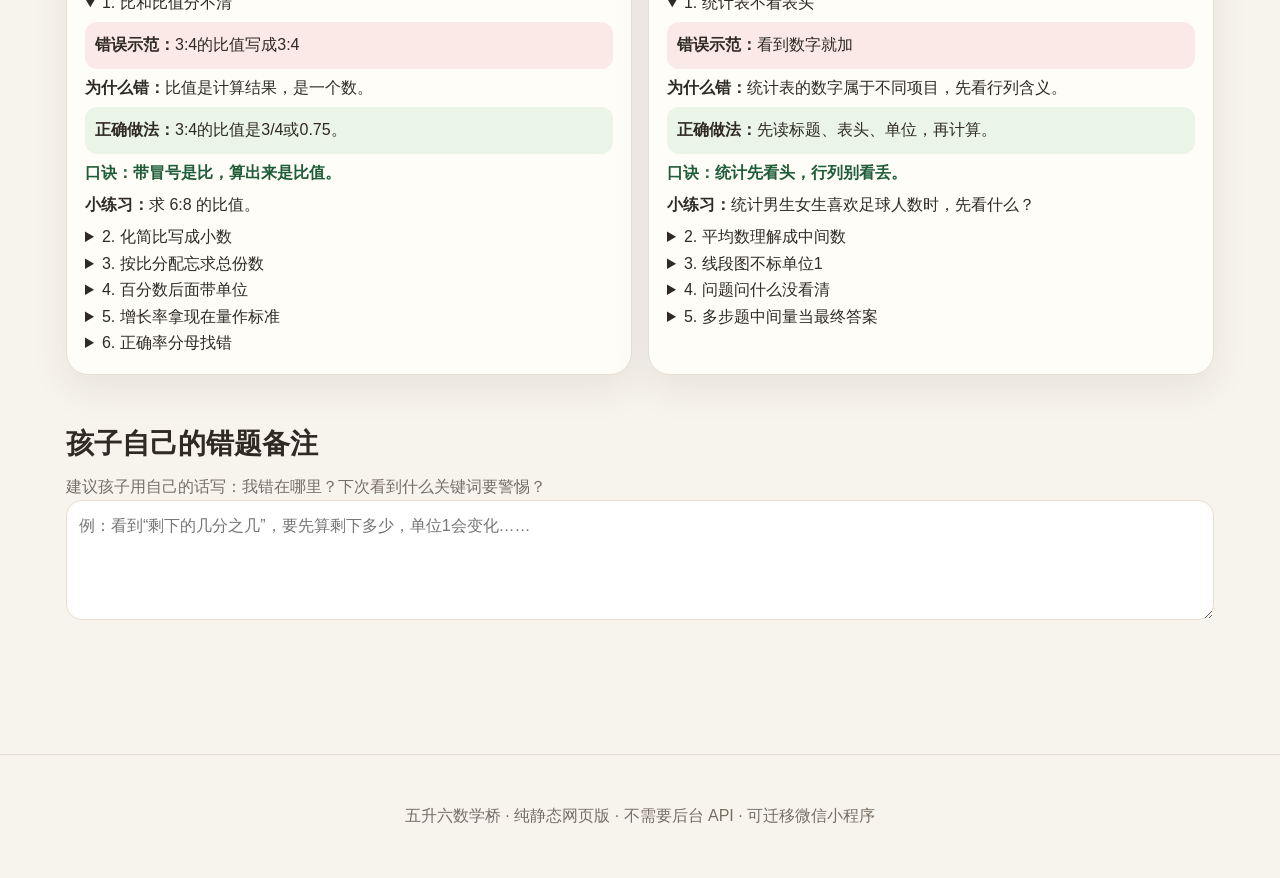
==== commit b036a369: "chore: bump website asset versions" ====
--- a/web/index.html
+++ b/web/index.html
@@ -5,7 +5,7 @@
   <meta name="viewport" content="width=device-width, initial-scale=1">
   <title>五升六数学桥｜暑期衔接自学工具</title>
   <meta name="description" content="江苏小学数学五升六暑期衔接：知识图谱、公式速查、分层练习、生活化解读、避坑指南。">
-  <link rel="stylesheet" href="css/style.css?v=0.3.2">
+  <link rel="stylesheet" href="css/style.css?v=0.4.1">
 </head>
 <body>
   <header class="app-header">
@@ -114,10 +114,10 @@
 
   <footer class="footer"><p>五升六数学桥 · 纯静态网页版 · 不需要后台 API · 可迁移微信小程序</p></footer>
 
-  <script src="js/data.js?v=0.3.2"></script>
-  <script src="js/storage.js?v=0.3.2"></script>
-  <script src="js/app.js?v=0.3.2"></script>
-  <script src="js/bridge-cleanup.js?v=0.3.2"></script>
-  <script src="js/pitfalls-extra.js?v=0.3.2"></script>
+  <script src="js/data.js?v=0.4.1"></script>
+  <script src="js/storage.js?v=0.4.1"></script>
+  <script src="js/app.js?v=0.4.1"></script>
+  <script src="js/bridge-cleanup.js?v=0.4.1"></script>
+  <script src="js/pitfalls-extra.js?v=0.4.1"></script>
 </body>
 </html>
